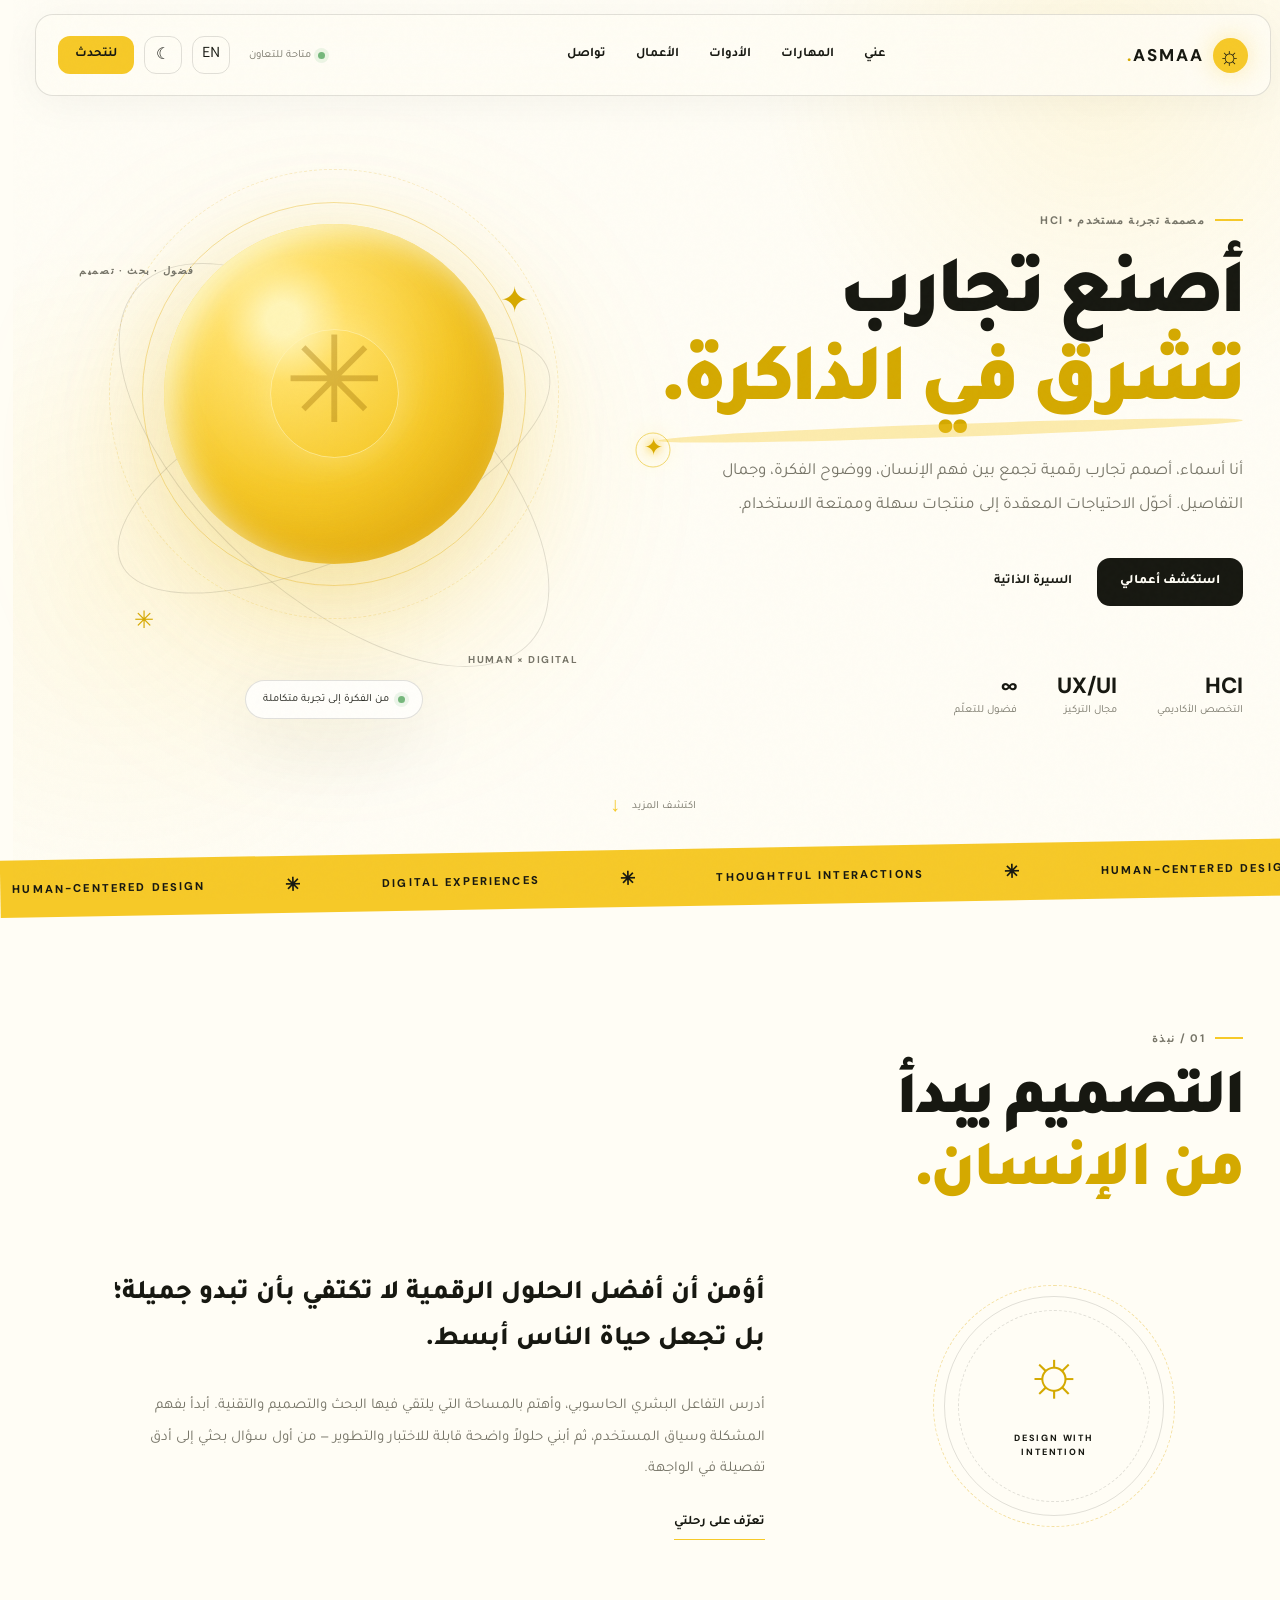
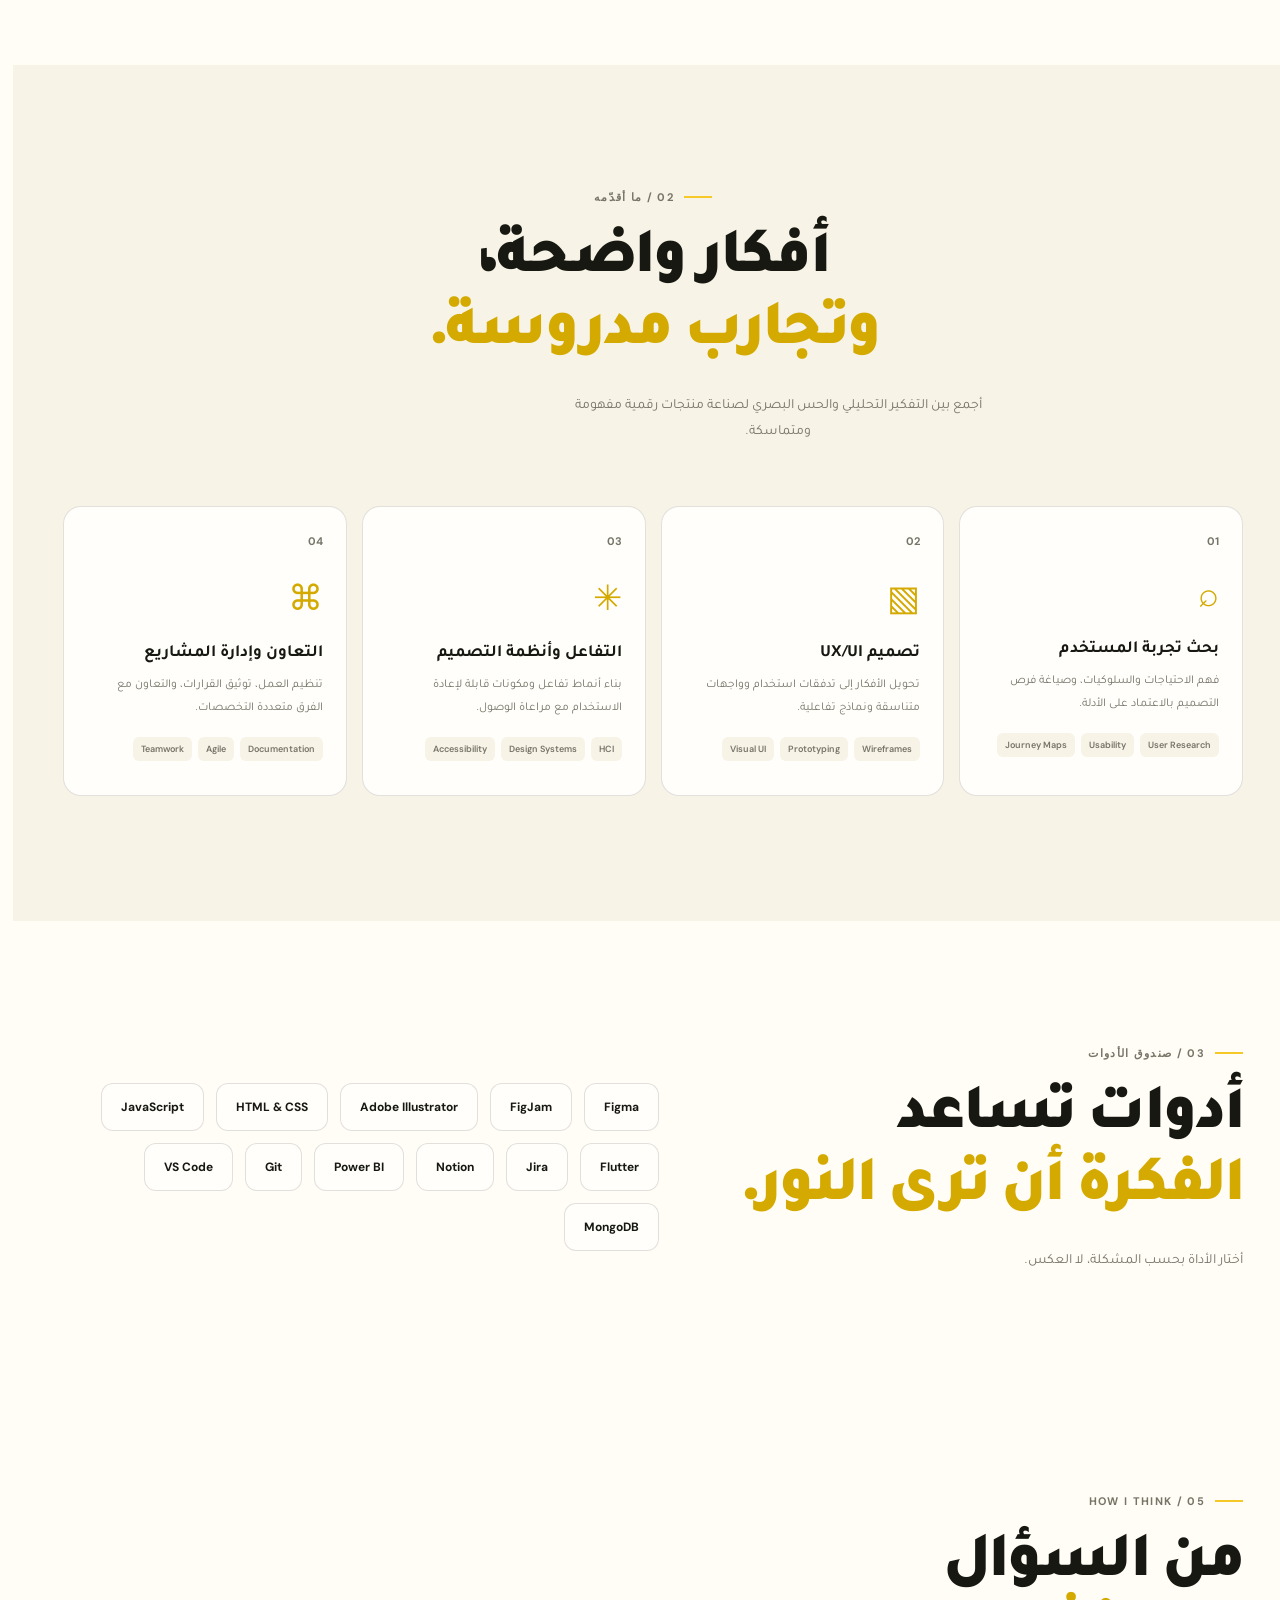
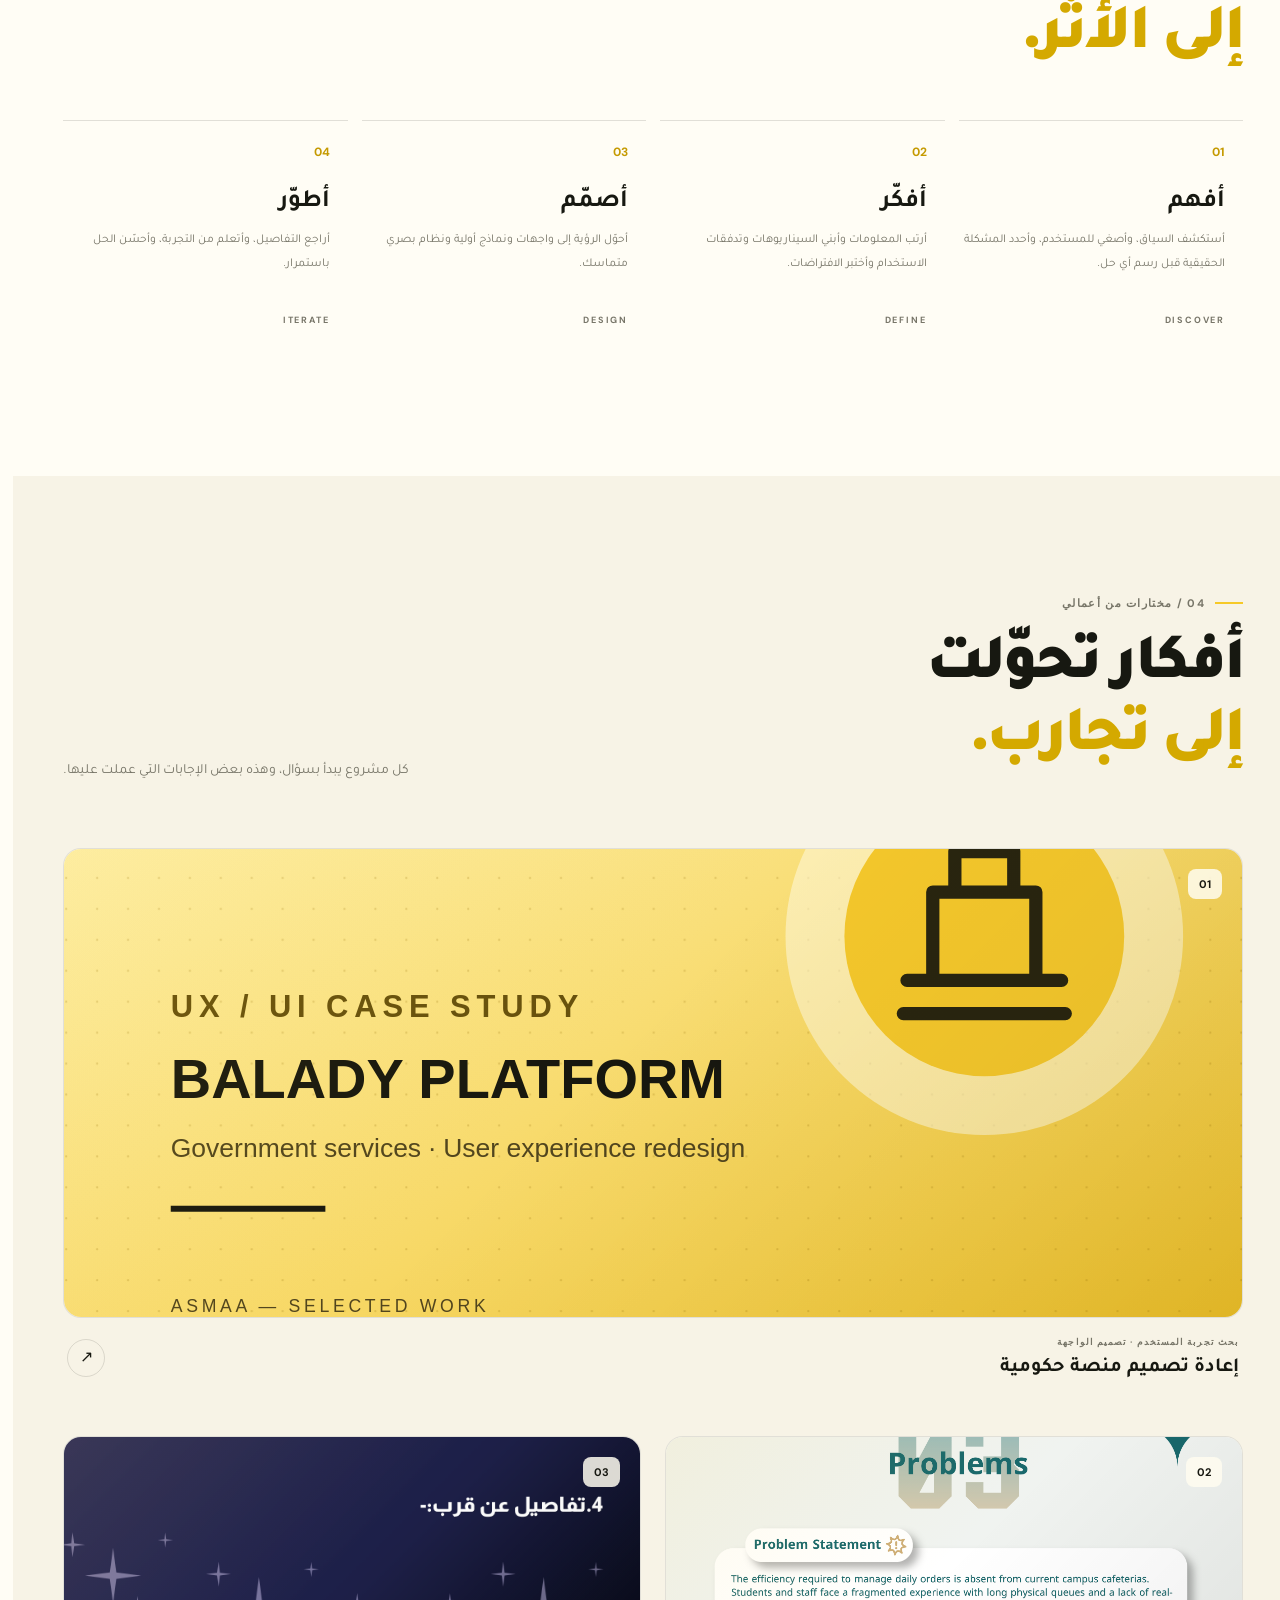
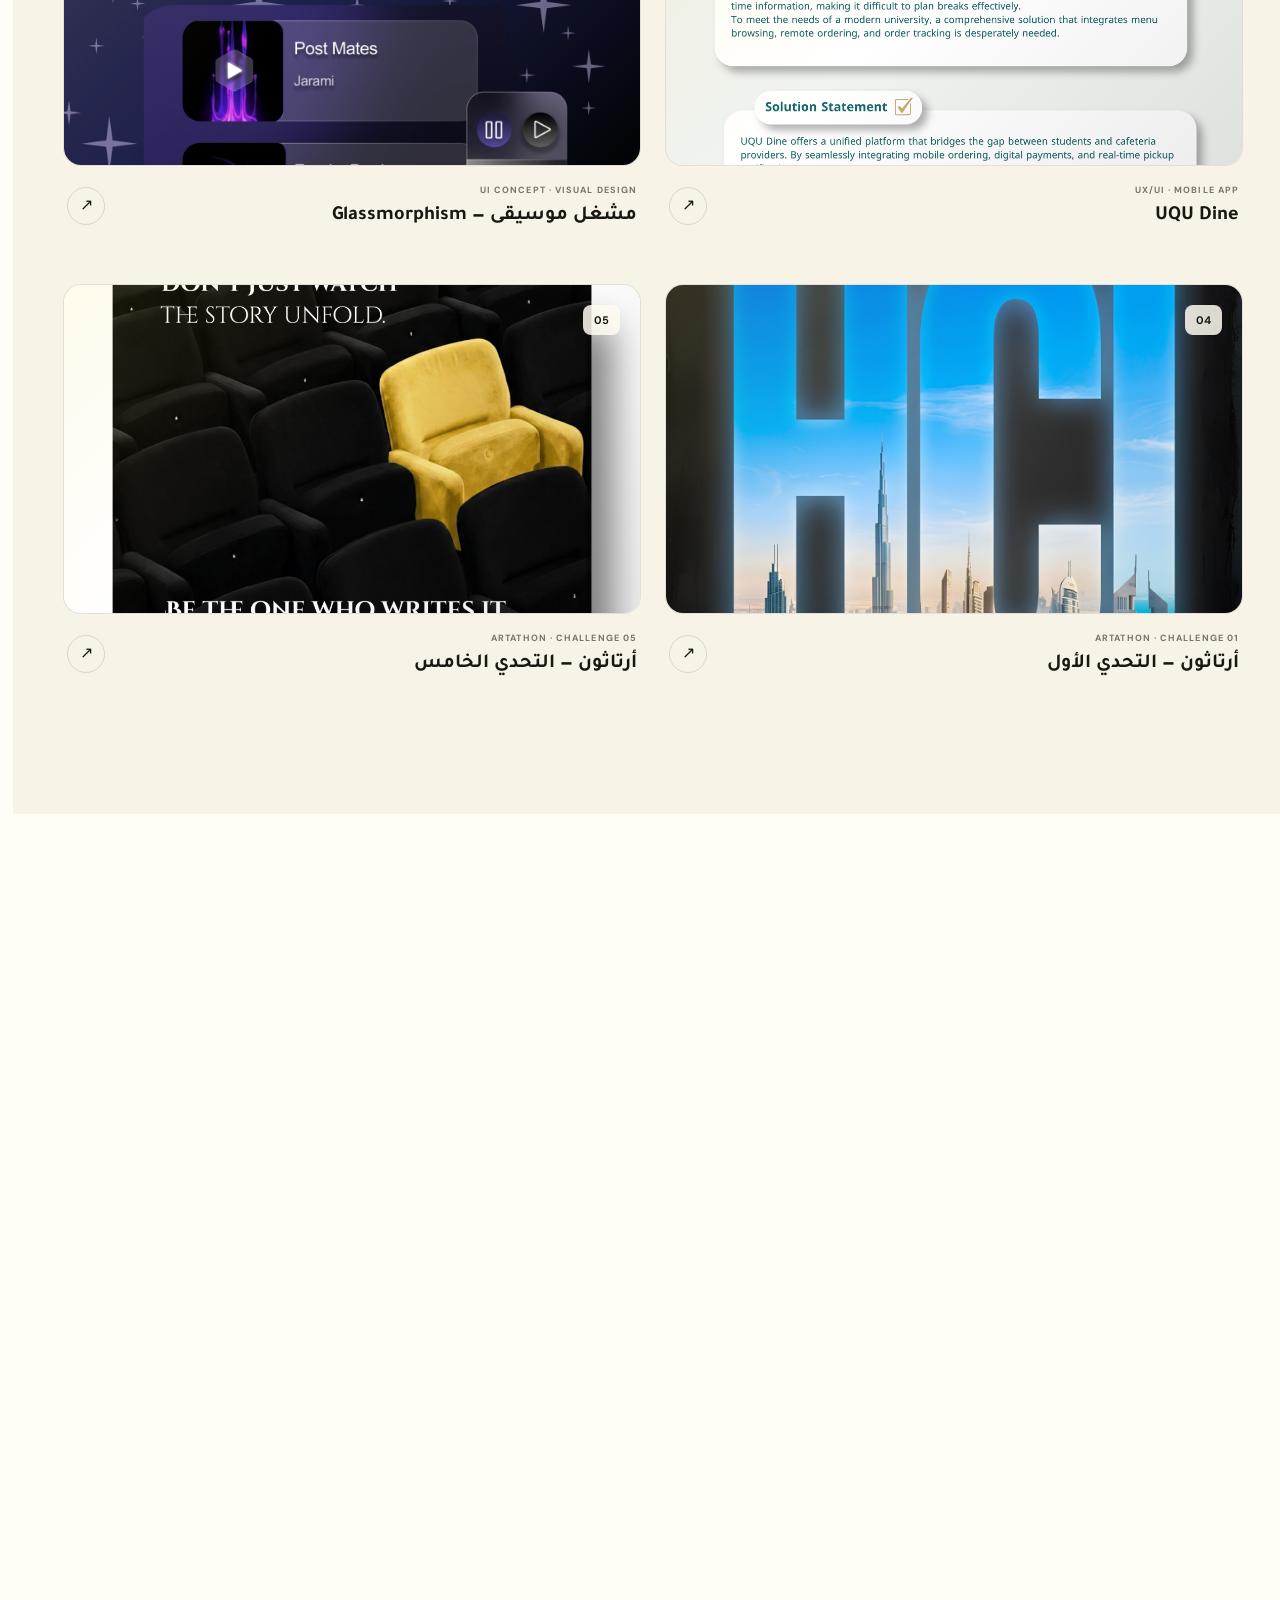
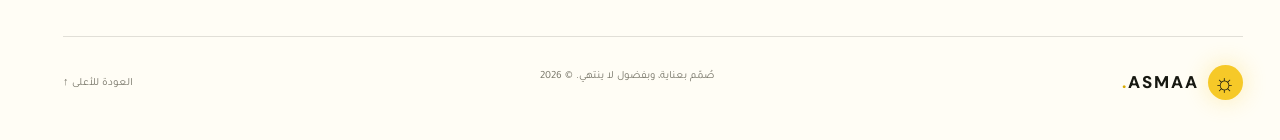
==== index.html @ 91a4085b "Add files via upload" ====
<!DOCTYPE html>
<html lang="ar" dir="rtl" data-theme="day">
<head>
<meta charset="UTF-8"><meta name="viewport" content="width=device-width, initial-scale=1">
<meta name="theme-color" content="#fffdf5"><meta name="description" content="أسماء — مصممة تجربة المستخدم وواجهات المستخدم، متخصصة في التفاعل البشري الحاسوبي.">
<title>أسماء | تصميم تجارب رقمية</title>
<link rel="preconnect" href="https://fonts.googleapis.com"><link rel="preconnect" href="https://fonts.gstatic.com" crossorigin>
<link href="https://fonts.googleapis.com/css2?family=DM+Sans:wght@400;500;600;700;800&family=Tajawal:wght@400;500;600;700;800&display=swap" rel="stylesheet">
<link rel="stylesheet" href="Asmaa.css"><script>try{document.documentElement.dataset.theme=localStorage.getItem('asmaa-theme')||'day'}catch(e){}</script>
</head>
<body>
<div class="site-loader" aria-hidden="true"><div class="loader-sun">☼</div><span>ASMAA / SOLAR EXPERIENCE</span><i></i></div>
<div class="cursor-star" aria-hidden="true">✦</div><div class="cursor-aura" aria-hidden="true"></div><div class="ambient-grain" aria-hidden="true"></div>
<div class="scroll-progress" aria-hidden="true"></div>
<header class="site-header">
  <a class="brand" href="index.html" aria-label="أسماء - الصفحة الرئيسية"><span class="brand-mark">☼</span><span>ASMAA<span class="brand-dot">.</span></span></a>
  <nav class="main-nav" aria-label="التنقل الرئيسي"><a href="#about" data-i18n="navAbout">عني</a><a href="#skills" data-i18n="navSkills">المهارات</a><a href="#tools" data-i18n="navTools">الأدوات</a><a href="#work" data-i18n="navWork">الأعمال</a><a href="#contact" data-i18n="navContact">تواصل</a></nav>
  <div class="header-actions"><span class="availability"><i></i><span data-i18n="available">متاحة للتعاون</span></span><button class="icon-btn" id="langToggle" aria-label="Change language">EN</button><button class="icon-btn theme-switch" id="themeToggle" aria-label="تغيير المظهر"><span>☾</span></button><a class="header-cta" href="#contact" data-i18n="letsTalk">لنتحدث <span>↗</span></a><button class="menu-toggle" id="menuToggle" aria-label="فتح القائمة">☰</button></div>
</header>
<main>
<section class="hero section-wrap" id="top">
 <div class="hero-copy reveal"><p class="eyebrow"><span class="eyebrow-line"></span><span data-i18n="heroEyebrow">مصممة تجربة مستخدم • HCI</span></p>
 <h1><span data-i18n="heroHi">أصنع تجارب</span><br><em data-i18n="heroEm">تشرق في الذاكرة.</em></h1>
 <p class="hero-lead" data-i18n="heroLead">أنا أسماء، أصمم تجارب رقمية تجمع بين فهم الإنسان، ووضوح الفكرة، وجمال التفاصيل. أحوّل الاحتياجات المعقدة إلى منتجات سهلة وممتعة الاستخدام.</p>
 <div class="hero-actions"><a class="btn btn-dark" href="#work" data-i18n="exploreWork">استكشف أعمالي <span>↙</span></a><a class="text-link" href="Asmaa_CV.pdf" target="_blank" rel="noreferrer" data-i18n="downloadCv">السيرة الذاتية <span>↗</span></a></div>
 <div class="hero-facts"><div><strong>HCI</strong><span data-i18n="factOne">التخصص الأكاديمي</span></div><div><strong>UX/UI</strong><span data-i18n="factTwo">مجال التركيز</span></div><div><strong>∞</strong><span data-i18n="factThree">فضول للتعلّم</span></div></div></div>
 <div class="hero-art reveal" data-parallax><div class="sun-orbit orbit-one"></div><div class="sun-orbit orbit-two"></div><div class="sun-disc"><span class="sun-face">✳</span><span class="sun-core"></span></div><span class="sun-ray ray-1"></span><span class="sun-ray ray-2"></span><span class="sun-ray ray-3"></span><span class="art-spark spark-a">✦</span><span class="art-spark spark-b">✳</span><span class="art-label label-top" data-i18n="artLabelTop">فضول · بحث · تصميم</span><span class="art-label label-bottom">HUMAN × DIGITAL</span><div class="art-note"><span class="note-dot"></span><span data-i18n="artNote">من الفكرة إلى تجربة متكاملة</span></div></div>
 <a class="scroll-cue" href="#about"><span data-i18n="scroll">اكتشف المزيد</span><b>↓</b></a>
</section>
<section class="intro-strip"><div class="strip-track"><span>HUMAN-CENTERED DESIGN</span><i>✳</i><span>THOUGHTFUL INTERACTIONS</span><i>✳</i><span>DIGITAL EXPERIENCES</span><i>✳</i><span>HUMAN-CENTERED DESIGN</span></div></section>
<section class="content-section section-wrap" id="about"><div class="section-heading reveal"><p class="eyebrow"><span class="eyebrow-line"></span><span data-i18n="aboutKicker">01 / نبذة</span></p><h2 data-i18n="aboutTitle">التصميم يبدأ<br><em>من الإنسان.</em></h2></div><div class="about-layout"><div class="about-stamp reveal"><span class="stamp-sun">☼</span><span data-i18n="stampText">DESIGN WITH<br>INTENTION</span></div><div class="about-text reveal"><p class="large-copy" data-i18n="aboutLead">أؤمن أن أفضل الحلول الرقمية لا تكتفي بأن تبدو جميلة؛ بل تجعل حياة الناس أبسط.</p><p data-i18n="aboutBody">أدرس التفاعل البشري الحاسوبي، وأهتم بالمساحة التي يلتقي فيها البحث والتصميم والتقنية. أبدأ بفهم المشكلة وسياق المستخدم، ثم أبني حلولاً واضحة قابلة للاختبار والتطوير — من أول سؤال بحثي إلى أدق تفصيلة في الواجهة.</p><a class="under-link" href="Asmaa_CV.pdf" target="_blank" rel="noreferrer" data-i18n="aboutCv">تعرّف على رحلتي <span>↗</span></a></div></div></section>
<section class="content-section skills-section" id="skills"><div class="section-wrap"><div class="section-heading centered reveal"><p class="eyebrow"><span class="eyebrow-line"></span><span data-i18n="skillsKicker">02 / ما أقدّمه</span></p><h2 data-i18n="skillsTitle">أفكار واضحة،<br><em>وتجارب مدروسة.</em></h2><p class="section-desc" data-i18n="skillsLead">أجمع بين التفكير التحليلي والحس البصري لصناعة منتجات رقمية مفهومة ومتماسكة.</p></div><div class="skill-grid">
<article class="skill-card reveal"><span class="card-number">01</span><div class="skill-icon">⌕</div><h3 data-i18n="skill1">بحث تجربة المستخدم</h3><p data-i18n="skill1d">فهم الاحتياجات والسلوكيات، وصياغة فرص التصميم بالاعتماد على الأدلة.</p><div class="tag-row"><span>User Research</span><span>Usability</span><span>Journey Maps</span></div></article>
<article class="skill-card reveal"><span class="card-number">02</span><div class="skill-icon">▧</div><h3 data-i18n="skill2">تصميم UX/UI</h3><p data-i18n="skill2d">تحويل الأفكار إلى تدفقات استخدام وواجهات متناسقة ونماذج تفاعلية.</p><div class="tag-row"><span>Wireframes</span><span>Prototyping</span><span>Visual UI</span></div></article>
<article class="skill-card reveal"><span class="card-number">03</span><div class="skill-icon">✳</div><h3 data-i18n="skill3">التفاعل وأنظمة التصميم</h3><p data-i18n="skill3d">بناء أنماط تفاعل ومكونات قابلة لإعادة الاستخدام مع مراعاة الوصول.</p><div class="tag-row"><span>HCI</span><span>Design Systems</span><span>Accessibility</span></div></article>
<article class="skill-card reveal"><span class="card-number">04</span><div class="skill-icon">⌘</div><h3 data-i18n="skill4">التعاون وإدارة المشاريع</h3><p data-i18n="skill4d">تنظيم العمل، توثيق القرارات، والتعاون مع الفرق متعددة التخصصات.</p><div class="tag-row"><span>Documentation</span><span>Agile</span><span>Teamwork</span></div></article>
</div></div></section>
<section class="content-section section-wrap" id="tools"><div class="tools-layout"><div class="section-heading reveal"><p class="eyebrow"><span class="eyebrow-line"></span><span data-i18n="toolsKicker">03 / صندوق الأدوات</span></p><h2 data-i18n="toolsTitle">أدوات تساعد<br><em>الفكرة أن ترى النور.</em></h2><p class="section-desc" data-i18n="toolsLead">أختار الأداة بحسب المشكلة، لا العكس.</p></div><div class="tool-cloud reveal"><span>Figma</span><span>FigJam</span><span>Adobe Illustrator</span><span>HTML & CSS</span><span>JavaScript</span><span>Flutter</span><span>Jira</span><span>Notion</span><span>Power BI</span><span>Git</span><span>VS Code</span><span>MongoDB</span></div></div></section>
<section class="content-section process-section section-wrap" id="approach"><div class="section-heading reveal"><p class="eyebrow"><span class="eyebrow-line"></span><span>05 / HOW I THINK</span></p><h2 data-i18n="processTitle">من السؤال<br><em>إلى الأثر.</em></h2></div><div class="process-grid"><article class="process-step reveal"><span>01</span><h3 data-i18n="process1">أفهم</h3><p data-i18n="process1d">أستكشف السياق، وأصغي للمستخدم، وأحدد المشكلة الحقيقية قبل رسم أي حل.</p><b>DISCOVER</b></article><article class="process-step reveal"><span>02</span><h3 data-i18n="process2">أفكّر</h3><p data-i18n="process2d">أرتب المعلومات وأبني السيناريوهات وتدفقات الاستخدام وأختبر الافتراضات.</p><b>DEFINE</b></article><article class="process-step reveal"><span>03</span><h3 data-i18n="process3">أصمّم</h3><p data-i18n="process3d">أحوّل الرؤية إلى واجهات ونماذج أولية ونظام بصري متماسك.</p><b>DESIGN</b></article><article class="process-step reveal"><span>04</span><h3 data-i18n="process4">أطوّر</h3><p data-i18n="process4d">أراجع التفاصيل، وأتعلم من التجربة، وأحسّن الحل باستمرار.</p><b>ITERATE</b></article></div></section>
<section class="content-section work-section" id="work"><div class="section-wrap"><div class="work-heading reveal"><div class="section-heading"><p class="eyebrow"><span class="eyebrow-line"></span><span data-i18n="workKicker">06 / مختارات من أعمالي</span></p><h2 data-i18n="workTitle">أفكار تحوّلت<br><em>إلى تجارب.</em></h2></div><p class="section-desc" data-i18n="workLead">كل مشروع يبدأ بسؤال، وهذه بعض الإجابات التي عملت عليها.</p></div><div class="project-grid" data-stagger>
<a class="project-card project-feature reveal" href="project.html?id=balady"><div class="project-image"><img src="balady.png.svg" alt="معاينة مشروع إعادة تصميم منصة حكومية" loading="lazy"><span class="project-open">↗</span><span class="project-index">01</span></div><div class="project-info"><div><p class="project-type" data-i18n="baladyType">UX RESEARCH · UI DESIGN</p><h3 data-i18n="baladyTitle">إعادة تصميم منصة حكومية</h3></div><span class="project-arrow">↗</span></div></a>
<a class="project-card reveal" href="project.html?id=uqu-dine"><div class="project-image"><img src="UQU-DINE.png" alt="معاينة تطبيق UQU Dine" loading="lazy"><span class="project-open">↗</span><span class="project-index">02</span></div><div class="project-info"><div><p class="project-type">UX/UI · MOBILE APP</p><h3>UQU Dine</h3></div><span class="project-arrow">↗</span></div></a>
<a class="project-card reveal" href="project.html?id=glassmorphism"><div class="project-image"><img src="Glassmorphis.png" alt="معاينة واجهة مشغل موسيقى بتأثير الزجاج" loading="lazy"><span class="project-open">↗</span><span class="project-index">03</span></div><div class="project-info"><div><p class="project-type">UI CONCEPT · VISUAL DESIGN</p><h3 data-i18n="glassTitle">مشغل موسيقى — Glassmorphism</h3></div><span class="project-arrow">↗</span></div></a>
<a class="project-card reveal" href="project.html?id=artathon-1"><div class="project-image"><img src="ch1.png" alt="معاينة تحدي أرتاثون الأول" loading="lazy"><span class="project-open">↗</span><span class="project-index">04</span></div><div class="project-info"><div><p class="project-type">ARTATHON · CHALLENGE 01</p><h3 data-i18n="art1Title">أرتاثون — التحدي الأول</h3></div><span class="project-arrow">↗</span></div></a>
<a class="project-card reveal" href="project.html?id=artathon-5"><div class="project-image"><img src="ch5.png" alt="معاينة تحدي أرتاثون الخامس" loading="lazy"><span class="project-open">↗</span><span class="project-index">05</span></div><div class="project-info"><div><p class="project-type">ARTATHON · CHALLENGE 05</p><h3 data-i18n="art5Title">أرتاثون — التحدي الخامس</h3></div><span class="project-arrow">↗</span></div></a>
</div></div></section>
<section class="contact-section section-wrap" id="contact"><div class="contact-panel reveal"><div class="contact-sun">☼</div><p class="eyebrow"><span class="eyebrow-line"></span><span data-i18n="contactKicker">05 / الخطوة التالية</span></p><h2 data-i18n="contactTitle">لنجعل الفكرة<br><em>تشرق.</em></h2><p data-i18n="contactLead">لديك مشروع أو فرصة تعاون؟ يسعدني أن نبدأ محادثة.</p><div class="contact-actions"><a class="btn btn-dark" href="mailto:asmaawork57@outlook.sa">asmaawork57@outlook.sa <span>↗</span></a><a class="btn btn-outline" href="https://wa.me/966538019130" target="_blank" rel="noreferrer" data-i18n="whatsapp">واتساب <span>↗</span></a></div><div class="social-links"><a href="https://x.com/as_57ma?s=21" target="_blank" rel="noreferrer">X / Twitter ↗</a><a href="Asmaa_CV.pdf" target="_blank" rel="noreferrer" data-i18n="cvLink">السيرة الذاتية ↗</a><a href="mailto:asmaawork57@outlook.sa">Email ↗</a></div></div></section>
</main>
<footer class="site-footer"><a class="brand" href="#top"><span class="brand-mark">☼</span><span>ASMAA<span class="brand-dot">.</span></span></a><p data-i18n="footer">صُمّم بعناية، وبفضول لا ينتهي. © 2026</p><a href="#top" class="to-top" data-i18n="backTop">العودة للأعلى ↑</a></footer>
<script src="Asmaa.js"></script>
</body></html>
---- Asmaa.css ----
@import url('https://fonts.googleapis.com/css2?family=DM+Sans:wght@400;500;600;700;800;900&family=Tajawal:wght@400;500;600;700;800;900&display=swap');
:root{--sun:#f6c928;--sun-2:#ffe477;--ink:#171811;--paper:#fffdf5;--paper-2:#f7f3e6;--muted:#777568;--line:rgba(23,24,17,.13);--card:#fffefa;--shadow:0 24px 80px rgba(37,31,8,.09);--ease:cubic-bezier(.2,.75,.25,1);--font:'Tajawal',sans-serif;--latin:'DM Sans',sans-serif;color-scheme:light}
:root[data-theme=night]{--ink:#f8f4e5;--paper:#11120e;--paper-2:#1a1b14;--muted:#aaa58f;--line:rgba(255,249,220,.14);--card:#191a13;--shadow:0 24px 80px rgba(0,0,0,.28);color-scheme:dark}
*{box-sizing:border-box}html{scroll-behavior:smooth;scroll-padding-top:100px}body{margin:0;background:var(--paper);color:var(--ink);font-family:var(--font);overflow-x:hidden;transition:background .5s,color .5s}body:before{content:"";position:fixed;inset:0;pointer-events:none;z-index:0;background:radial-gradient(circle at 85% 8%,rgba(246,201,40,.10),transparent 25%),radial-gradient(circle at 8% 65%,rgba(246,201,40,.07),transparent 26%)}a{color:inherit;text-decoration:none}button{font:inherit;color:inherit}img{max-width:100%;display:block}::selection{background:var(--sun);color:#171811}.section-wrap{width:min(1180px,calc(100% - 64px));margin-inline:auto}.content-section{padding-block:125px;position:relative;z-index:1}.site-header{height:82px;position:fixed;z-index:50;top:14px;left:50%;transform:translateX(-50%);width:min(1240px,calc(100% - 44px));display:flex;align-items:center;justify-content:space-between;padding:0 22px;border:1px solid var(--line);border-radius:18px;background:color-mix(in srgb,var(--paper) 82%,transparent);backdrop-filter:blur(22px);box-shadow:0 8px 40px rgba(0,0,0,.045)}.brand{display:flex;align-items:center;gap:9px;font:800 17px var(--latin);letter-spacing:.12em}.brand-mark{width:35px;height:35px;border-radius:50%;display:grid;place-items:center;background:var(--sun);color:#171811;font-size:24px;box-shadow:0 0 25px #f6c92855}.brand-dot{color:#d6a900}.main-nav{display:flex;align-items:center;gap:30px}.main-nav a,.header-cta,.text-link,.under-link{font-size:13px;font-weight:700;position:relative}.main-nav a:after{content:"";position:absolute;bottom:-8px;right:0;width:0;height:2px;background:var(--sun);transition:width .3s}.main-nav a:hover:after{width:100%}.header-actions{display:flex;align-items:center;gap:10px}.availability{display:flex;align-items:center;gap:7px;color:var(--muted);font-size:11px;margin-inline-end:9px}.availability i,.note-dot{width:7px;height:7px;border-radius:50%;background:#75b77b;box-shadow:0 0 0 4px #75b77b22}.icon-btn,.menu-toggle{width:38px;height:38px;border:1px solid var(--line);border-radius:12px;background:transparent;cursor:pointer;transition:.3s}.icon-btn:hover,.menu-toggle:hover{background:var(--sun);color:#171811;border-color:var(--sun);transform:translateY(-2px)}.header-cta{padding:11px 17px;border-radius:12px;background:var(--sun);color:#171811}.header-cta span{margin-inline-start:8px}.menu-toggle{display:none}.scroll-progress{height:3px;position:fixed;z-index:80;top:0;right:0;width:0;background:var(--sun);box-shadow:0 0 12px var(--sun)}
.hero{min-height:850px;padding-top:180px;padding-bottom:100px;display:grid;grid-template-columns:1.04fr .96fr;align-items:center;gap:50px;position:relative;z-index:1}.hero-copy{max-width:650px}.eyebrow{display:flex;align-items:center;gap:10px;color:var(--muted);font:700 11px var(--latin);letter-spacing:.12em}.eyebrow-line{display:inline-block;width:28px;height:2px;background:var(--sun)}h1,h2,h3,p{margin-top:0}.hero h1{font-size:clamp(52px,6.4vw,91px);line-height:1.08;letter-spacing:-.055em;margin:28px 0 24px;font-weight:900}.hero h1 em,.section-heading h2 em,.contact-panel h2 em{font-style:normal;color:#d4a900;position:relative;white-space:nowrap}.hero h1 em:after{content:"";position:absolute;height:13px;bottom:-9px;left:0;right:0;background:var(--sun);opacity:.35;border-radius:100%;transform:rotate(-2deg)}.hero-lead{font-size:17px;line-height:2;color:var(--muted);max-width:590px}.hero-actions{display:flex;align-items:center;gap:25px;margin-top:35px}.btn{display:inline-flex;align-items:center;justify-content:center;gap:18px;padding:16px 23px;border-radius:13px;font-weight:800;font-size:13px;transition:transform .35s var(--ease),box-shadow .35s,background .35s;cursor:pointer}.btn:hover{transform:translateY(-5px);box-shadow:0 15px 35px #d9ad2440}.btn-dark{background:var(--ink);color:var(--paper)}.btn-dark:hover{background:var(--sun);color:#171811}.btn-outline{border:1px solid var(--line)}.hero-facts{display:flex;gap:40px;margin-top:65px}.hero-facts div{display:grid;gap:4px}.hero-facts strong{font:800 22px var(--latin)}.hero-facts span{font-size:11px;color:var(--muted)}.hero-art{height:530px;position:relative;display:grid;place-items:center;isolation:isolate}.hero-art:before{content:"";position:absolute;width:390px;height:390px;border-radius:50%;background:var(--sun);filter:blur(95px);opacity:.17;animation:pulseGlow 6s ease-in-out infinite}.sun-disc{width:min(340px,68vw);aspect-ratio:1;border-radius:50%;position:relative;display:grid;place-items:center;background:radial-gradient(circle at 35% 28%,#fff5b8 0 5%,#ffdf64 19%,#f6c928 52%,#e4a900 100%);box-shadow:inset -25px -25px 55px #bd830c30,inset 12px 12px 30px #fff8c7,0 30px 100px #d9a90044;animation:sunFloat 7s ease-in-out infinite}.sun-disc:before,.sun-disc:after{content:"";position:absolute;inset:-22px;border:1px solid #e5b51e66;border-radius:50%;animation:orbit 24s linear infinite}.sun-disc:after{inset:-55px;border-style:dashed;opacity:.55;animation-direction:reverse;animation-duration:55s}.sun-face{font-size:120px;color:#9a6b00;opacity:.35;animation:rotateSlow 35s linear infinite}.sun-core{position:absolute;width:38%;height:38%;border:1px solid #fff5bd99;border-radius:50%;box-shadow:0 0 40px #fff8bb66}.sun-orbit{position:absolute;border:1px solid var(--line);border-radius:50%;transform:rotate(-25deg)}.orbit-one{width:470px;height:180px}.orbit-two{width:530px;height:260px;transform:rotate(42deg)}.art-spark{position:absolute;color:#d6a900;animation:sparkle 3s ease-in-out infinite}.spark-a{font-size:35px;top:15%;right:14%}.spark-b{font-size:24px;bottom:17%;left:13%;animation-delay:1.2s}.art-label{position:absolute;font:700 10px var(--latin);letter-spacing:.16em;color:var(--muted)}.label-top{top:12%;left:3%}.label-bottom{bottom:12%;right:5%}.art-note{position:absolute;bottom:2%;left:50%;transform:translateX(-50%);display:flex;align-items:center;gap:9px;padding:12px 17px;border:1px solid var(--line);border-radius:99px;background:var(--card);font-size:11px;white-space:nowrap;box-shadow:var(--shadow)}.scroll-cue{position:absolute;bottom:30px;left:50%;transform:translateX(-50%);display:flex;gap:12px;align-items:center;color:var(--muted);font-size:11px}.scroll-cue b{font-size:20px;color:var(--sun);animation:scrollBounce 1.5s infinite}.intro-strip{overflow:hidden;background:var(--sun);color:#171811;padding:16px 0;transform:rotate(-1deg) scale(1.02);position:relative;z-index:2}.strip-track{display:flex;align-items:center;justify-content:space-around;gap:55px;white-space:nowrap;font:800 11px var(--latin);letter-spacing:.18em;animation:marquee 28s linear infinite}.strip-track i{font-size:18px;font-style:normal}
.section-heading h2,.contact-panel h2{font-size:clamp(43px,5vw,68px);line-height:1.13;letter-spacing:-.045em;margin:22px 0;font-weight:900}.section-heading.centered{text-align:center;max-width:700px;margin:0 auto 60px}.section-heading.centered .eyebrow{justify-content:center}.section-desc{max-width:450px;color:var(--muted);line-height:1.9;font-size:14px}.about-layout{display:grid;grid-template-columns:.7fr 1.3fr;gap:100px;align-items:center;margin-top:60px}.about-stamp{width:220px;height:220px;border:1px solid var(--line);border-radius:50%;display:flex;flex-direction:column;align-items:center;justify-content:center;gap:14px;position:relative;margin:auto}.about-stamp:before,.about-stamp:after{content:"";position:absolute;inset:13px;border:1px dashed var(--line);border-radius:50%;animation:rotateSlow 40s linear infinite}.about-stamp:after{inset:-12px;border-color:#e4b52266}.stamp-sun{font-size:65px;color:#d4a900;line-height:1}.about-stamp span:last-child{font:800 9px/1.6 var(--latin);letter-spacing:.2em;text-align:center}.about-text{max-width:660px}.large-copy{font-size:27px;line-height:1.7;font-weight:800}.about-text>p:not(.large-copy){color:var(--muted);line-height:2.1;font-size:15px}.under-link{display:inline-flex;gap:14px;margin-top:15px;padding-bottom:8px;border-bottom:1px solid var(--sun)}.skills-section{background:var(--paper-2)}.skill-grid{display:grid;grid-template-columns:repeat(4,1fr);gap:15px}.skill-card{padding:27px 23px 25px;background:var(--card);border:1px solid var(--line);border-radius:18px;min-height:290px;position:relative;overflow:hidden;transition:transform .4s var(--ease),border-color .4s,box-shadow .4s}.skill-card:before{content:"";position:absolute;width:180px;height:180px;border-radius:50%;background:var(--sun);opacity:0;filter:blur(50px);top:-80px;left:-80px;transition:opacity .4s}.skill-card:hover{transform:translateY(-9px);border-color:#e5bd36;box-shadow:var(--shadow)}.skill-card:hover:before{opacity:.22}.card-number{font:700 11px var(--latin);color:var(--muted)}.skill-icon{font-size:35px;color:#d4a900;margin:25px 0 18px}.skill-card h3{font-size:17px;margin-bottom:10px}.skill-card p{font-size:12px;line-height:1.9;color:var(--muted)}.tag-row{display:flex;flex-wrap:wrap;gap:6px;margin-top:18px}.tag-row span{font:600 9px var(--latin);padding:6px 8px;border-radius:6px;background:var(--paper-2);color:var(--muted)}.tools-layout{display:grid;grid-template-columns:.8fr 1.2fr;gap:80px;align-items:center}.tool-cloud{display:flex;flex-wrap:wrap;gap:12px}.tool-cloud span{border:1px solid var(--line);padding:15px 19px;border-radius:12px;font:700 12px var(--latin);background:var(--card);transition:.3s}.tool-cloud span:hover{background:var(--sun);border-color:var(--sun);color:#171811;transform:translateY(-4px) rotate(-2deg)}
.process-section{padding-top:80px}.process-grid{display:grid;grid-template-columns:repeat(4,1fr);gap:14px;margin-top:45px}.process-step{border-top:1px solid var(--line);padding:23px 18px 20px 5px;position:relative;transition:.35s}.process-step:before{content:"";position:absolute;top:-2px;right:0;width:0;height:3px;background:var(--sun);transition:width .5s}.process-step:hover:before{width:100%}.process-step>span{font:700 12px var(--latin);color:#c59a00}.process-step h3{font-size:25px;margin:24px 0 10px}.process-step p{font-size:12px;line-height:2;color:var(--muted);min-height:72px}.process-step b{font:700 9px var(--latin);letter-spacing:.2em;color:var(--muted)}.work-section{background:var(--paper-2);padding-block:120px}.work-heading{display:flex;justify-content:space-between;align-items:end;margin-bottom:50px}.project-grid{display:grid;grid-template-columns:repeat(2,1fr);gap:38px 24px}.project-card{display:block;min-width:0;cursor:pointer}.project-feature{grid-column:span 2}.project-image{height:330px;border-radius:18px;overflow:hidden;position:relative;background:var(--paper);border:1px solid var(--line);isolation:isolate}.project-feature .project-image{height:470px}.project-image:after{content:"";position:absolute;inset:0;background:linear-gradient(135deg,rgba(246,201,40,.18),transparent 45%,rgba(0,0,0,.15));opacity:.5;transition:opacity .4s}.project-image img{width:100%;height:100%;object-fit:cover;transition:transform .8s var(--ease),filter .5s}.project-card:hover .project-image img{transform:scale(1.045)}.project-card:hover .project-image:after{opacity:1}.project-open{position:absolute;z-index:2;top:20px;left:20px;width:48px;height:48px;display:grid;place-items:center;border-radius:50%;background:var(--sun);color:#171811;font-size:21px;transform:translateY(10px);opacity:0;transition:.35s}.project-card:hover .project-open{transform:none;opacity:1}.project-index{position:absolute;z-index:2;right:20px;top:20px;font:700 11px var(--latin);color:#171811;background:#fffdf0d9;padding:8px 11px;border-radius:8px}.project-info{display:flex;align-items:center;justify-content:space-between;padding:18px 4px}.project-type{font:700 9px var(--latin);letter-spacing:.12em;color:var(--muted);margin-bottom:8px}.project-info h3{font-size:20px;margin:0}.project-arrow{width:38px;height:38px;border:1px solid var(--line);border-radius:50%;display:grid;place-items:center;transition:.3s}.project-card:hover .project-arrow{background:var(--sun);border-color:var(--sun);color:#171811;transform:rotate(45deg)}
.contact-section{padding-block:120px}.contact-panel{position:relative;overflow:hidden;border-radius:25px;background:var(--sun);color:#171811;padding:75px 8%;isolation:isolate}.contact-panel:after{content:"☼";position:absolute;z-index:-1;font-size:440px;line-height:1;left:-25px;bottom:-180px;color:#fff4b1;opacity:.45;animation:rotateSlow 80s linear infinite}.contact-panel .eyebrow{color:#69520a}.contact-panel .eyebrow-line{background:#171811}.contact-panel h2{font-size:clamp(55px,7vw,88px)}.contact-panel h2 em{color:#fffdf5}.contact-panel>p:not(.eyebrow){max-width:460px;font-size:15px;line-height:1.9}.contact-actions{display:flex;gap:12px;margin-top:30px;flex-wrap:wrap}.contact-actions .btn-dark{background:#171811;color:#fffdf5}.contact-actions .btn-outline{border-color:#17181166}.social-links{display:flex;gap:25px;margin-top:45px;flex-wrap:wrap}.social-links a{font:700 11px var(--latin);border-bottom:1px solid #17181155;padding-bottom:5px}.contact-sun{position:absolute;top:35px;left:8%;font-size:60px;opacity:.3}.site-footer{width:min(1180px,calc(100% - 64px));margin:auto;padding:28px 0 40px;border-top:1px solid var(--line);display:flex;align-items:center;justify-content:space-between;position:relative;z-index:1}.site-footer p,.site-footer>a:last-child{font-size:11px;color:var(--muted)}.to-top{font-size:11px}.reveal{opacity:0;transform:translateY(28px);transition:opacity .8s var(--ease),transform .8s var(--ease)}.reveal.visible{opacity:1;transform:none}.skill-card:nth-child(2),.process-step:nth-child(2){transition-delay:.08s}.skill-card:nth-child(3),.process-step:nth-child(3){transition-delay:.16s}.skill-card:nth-child(4),.process-step:nth-child(4){transition-delay:.24s}.site-loader{position:fixed;inset:0;z-index:200;background:var(--paper);display:flex;align-items:center;justify-content:center;flex-direction:column;gap:20px;font:700 10px var(--latin);letter-spacing:.22em;transition:opacity .7s,visibility .7s}.site-loader.done{opacity:0;visibility:hidden}.loader-sun{font-size:65px;color:#d4a900;animation:rotateSlow 2s linear infinite}.site-loader i{width:120px;height:2px;background:var(--line);position:relative;overflow:hidden}.site-loader i:after{content:"";position:absolute;inset:0;background:var(--sun);transform:translateX(-100%);animation:loadLine 1s ease forwards}.ambient-grain{position:fixed;inset:0;z-index:60;pointer-events:none;opacity:.035;background-image:url("data:image/svg+xml,%3Csvg viewBox='0 0 180 180' xmlns='http://www.w3.org/2000/svg'%3E%3Cfilter id='n'%3E%3CfeTurbulence type='fractalNoise' baseFrequency='.9' numOctaves='3' stitchTiles='stitch'/%3E%3C/filter%3E%3Crect width='100%25' height='100%25' filter='url(%23n)' opacity='.5'/%3E%3C/svg%3E")}.cursor-star,.cursor-aura{position:fixed;z-index:150;pointer-events:none;left:0;top:0;opacity:0;transform:translate(-50%,-50%);transition:opacity .2s}.cursor-star{font-size:23px;color:#d9aa00;text-shadow:0 0 10px #f6c928,0 0 25px #f6c928;mix-blend-mode:normal}.cursor-aura{width:35px;height:35px;border:1px solid #e5b90088;border-radius:50%;transition:width .25s,height .25s,opacity .2s}.cursor-star.active,.cursor-aura.active{opacity:1}.cursor-aura.hover{width:58px;height:58px;background:#f6c92820}.project-detail{padding-top:150px;padding-bottom:100px}.back-link{font-size:12px;color:var(--muted)}.project-detail-head{max-width:850px;margin:60px auto 45px;text-align:center}.project-detail-head h1{font-size:clamp(42px,6vw,76px);line-height:1.15;margin:20px 0}.detail-summary{color:var(--muted);font-size:16px;line-height:2;max-width:700px;margin:0 auto}.detail-meta{display:flex;justify-content:center;gap:55px;margin-top:40px}.detail-meta div{display:grid;gap:7px;text-align:start}.detail-meta span{font-size:10px;color:var(--muted)}.detail-meta strong{font-size:12px}.detail-visual{margin:0;border-radius:22px;overflow:hidden;border:1px solid var(--line);background:var(--paper-2);max-height:650px}.detail-visual img{width:100%;max-height:650px;object-fit:contain}.case-content{display:grid;grid-template-columns:repeat(3,1fr);gap:40px;margin:100px 0}.case-content section{border-top:1px solid var(--line);padding-top:25px}.case-content h2{font-size:25px}.case-content p,.case-content li{font-size:13px;line-height:2;color:var(--muted)}.case-content ul{padding-inline-start:20px}.case-next{text-align:center}.case-next .btn{display:inline-flex}
@keyframes pulseGlow{50%{opacity:.28;transform:scale(1.12)}}@keyframes sunFloat{50%{transform:translateY(-13px) rotate(2deg)}}@keyframes orbit{to{transform:rotate(335deg)}}@keyframes rotateSlow{to{transform:rotate(360deg)}}@keyframes sparkle{0%,100%{transform:scale(.7) rotate(0);opacity:.45}50%{transform:scale(1.2) rotate(35deg);opacity:1}}@keyframes scrollBounce{50%{transform:translateY(7px)}}@keyframes marquee{to{transform:translateX(-35%)}}@keyframes loadLine{to{transform:translateX(0)}}
@media(max-width:1000px){.main-nav{gap:16px}.availability{display:none}.hero{gap:20px}.skill-grid{grid-template-columns:repeat(2,1fr)}.tools-layout{gap:35px}.project-image{height:270px}.project-feature .project-image{height:390px}}
@media(max-width:720px){.section-wrap,.site-footer{width:calc(100% - 36px)}.site-header{top:8px;width:calc(100% - 20px);height:66px;padding:0 12px;border-radius:15px}.brand{font-size:14px}.brand-mark{width:31px;height:31px}.main-nav{display:none;position:absolute;top:73px;right:0;left:0;padding:18px;background:var(--card);border:1px solid var(--line);border-radius:15px;box-shadow:var(--shadow);flex-direction:column;align-items:stretch;gap:0}.main-nav.open{display:flex}.main-nav a{padding:13px 8px;border-bottom:1px solid var(--line)}.header-actions{gap:6px}.header-cta{display:none}.icon-btn,.menu-toggle{width:35px;height:35px}.menu-toggle{display:block}.hero{min-height:auto;padding-top:135px;padding-bottom:85px;grid-template-columns:1fr;gap:15px}.hero h1{font-size:clamp(48px,13vw,72px);margin-top:22px}.hero-lead{font-size:14px}.hero-art{height:390px;grid-row:1}.sun-disc{width:235px}.sun-face{font-size:90px}.orbit-one{width:330px;height:140px}.orbit-two{width:350px;height:190px}.hero-facts{gap:25px;margin-top:45px}.content-section{padding-block:80px}.section-heading h2,.contact-panel h2{font-size:46px}.about-layout{grid-template-columns:1fr;gap:40px;margin-top:35px}.about-stamp{width:170px;height:170px}.stamp-sun{font-size:48px}.large-copy{font-size:22px}.skill-grid{gap:10px}.skill-card{padding:20px 15px;min-height:280px}.skill-card h3{font-size:15px}.skill-card p{font-size:11px}.tag-row span{font-size:8px}.tools-layout{grid-template-columns:1fr;gap:25px}.tool-cloud{gap:8px}.tool-cloud span{padding:12px 14px;font-size:10px}.process-grid{grid-template-columns:repeat(2,1fr);gap:24px 12px}.process-step p{min-height:90px}.work-heading{display:block}.work-heading .section-desc{margin-top:20px}.project-grid{grid-template-columns:1fr;gap:25px}.project-feature{grid-column:auto}.project-image,.project-feature .project-image{height:260px}.project-info h3{font-size:17px}.contact-panel{padding:55px 25px}.contact-panel:after{font-size:260px;bottom:-80px}.contact-actions{display:grid}.contact-actions .btn{width:100%}.social-links{gap:18px}.site-footer{gap:16px;flex-wrap:wrap}.site-footer p{order:3;width:100%}.detail-meta{gap:15px;flex-wrap:wrap}.detail-meta div{min-width:28%}.case-content{grid-template-columns:1fr;gap:28px;margin:60px 0}.project-detail{padding-top:120px}.project-detail-head{margin-top:45px}.detail-summary{font-size:14px}.cursor-star,.cursor-aura{display:none}.scroll-cue{bottom:15px}}
@media(hover:none){.cursor-star,.cursor-aura{display:none}.project-open{opacity:1;transform:none}}
@media(prefers-reduced-motion:reduce){*,*:before,*:after{scroll-behavior:auto!important;animation-duration:.01ms!important;animation-iteration-count:1!important;transition-duration:.01ms!important}.reveal{opacity:1;transform:none}}
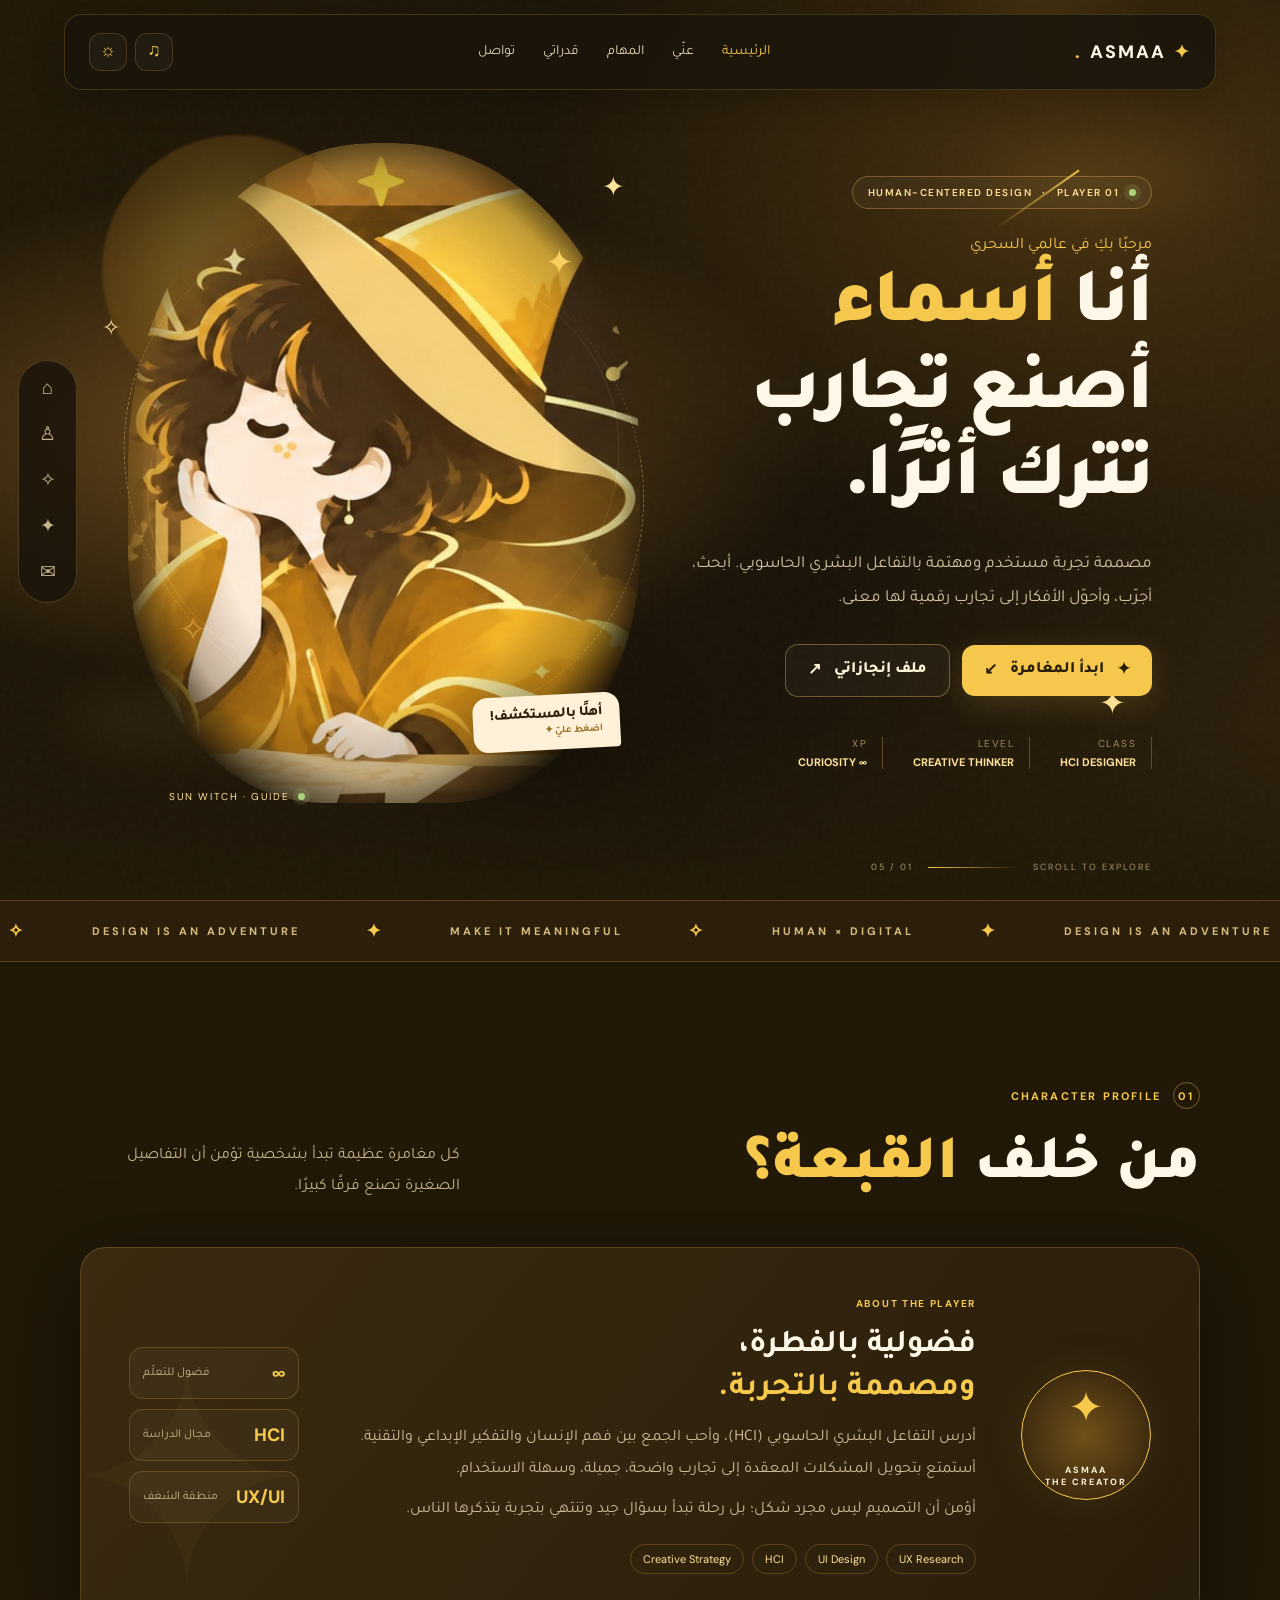
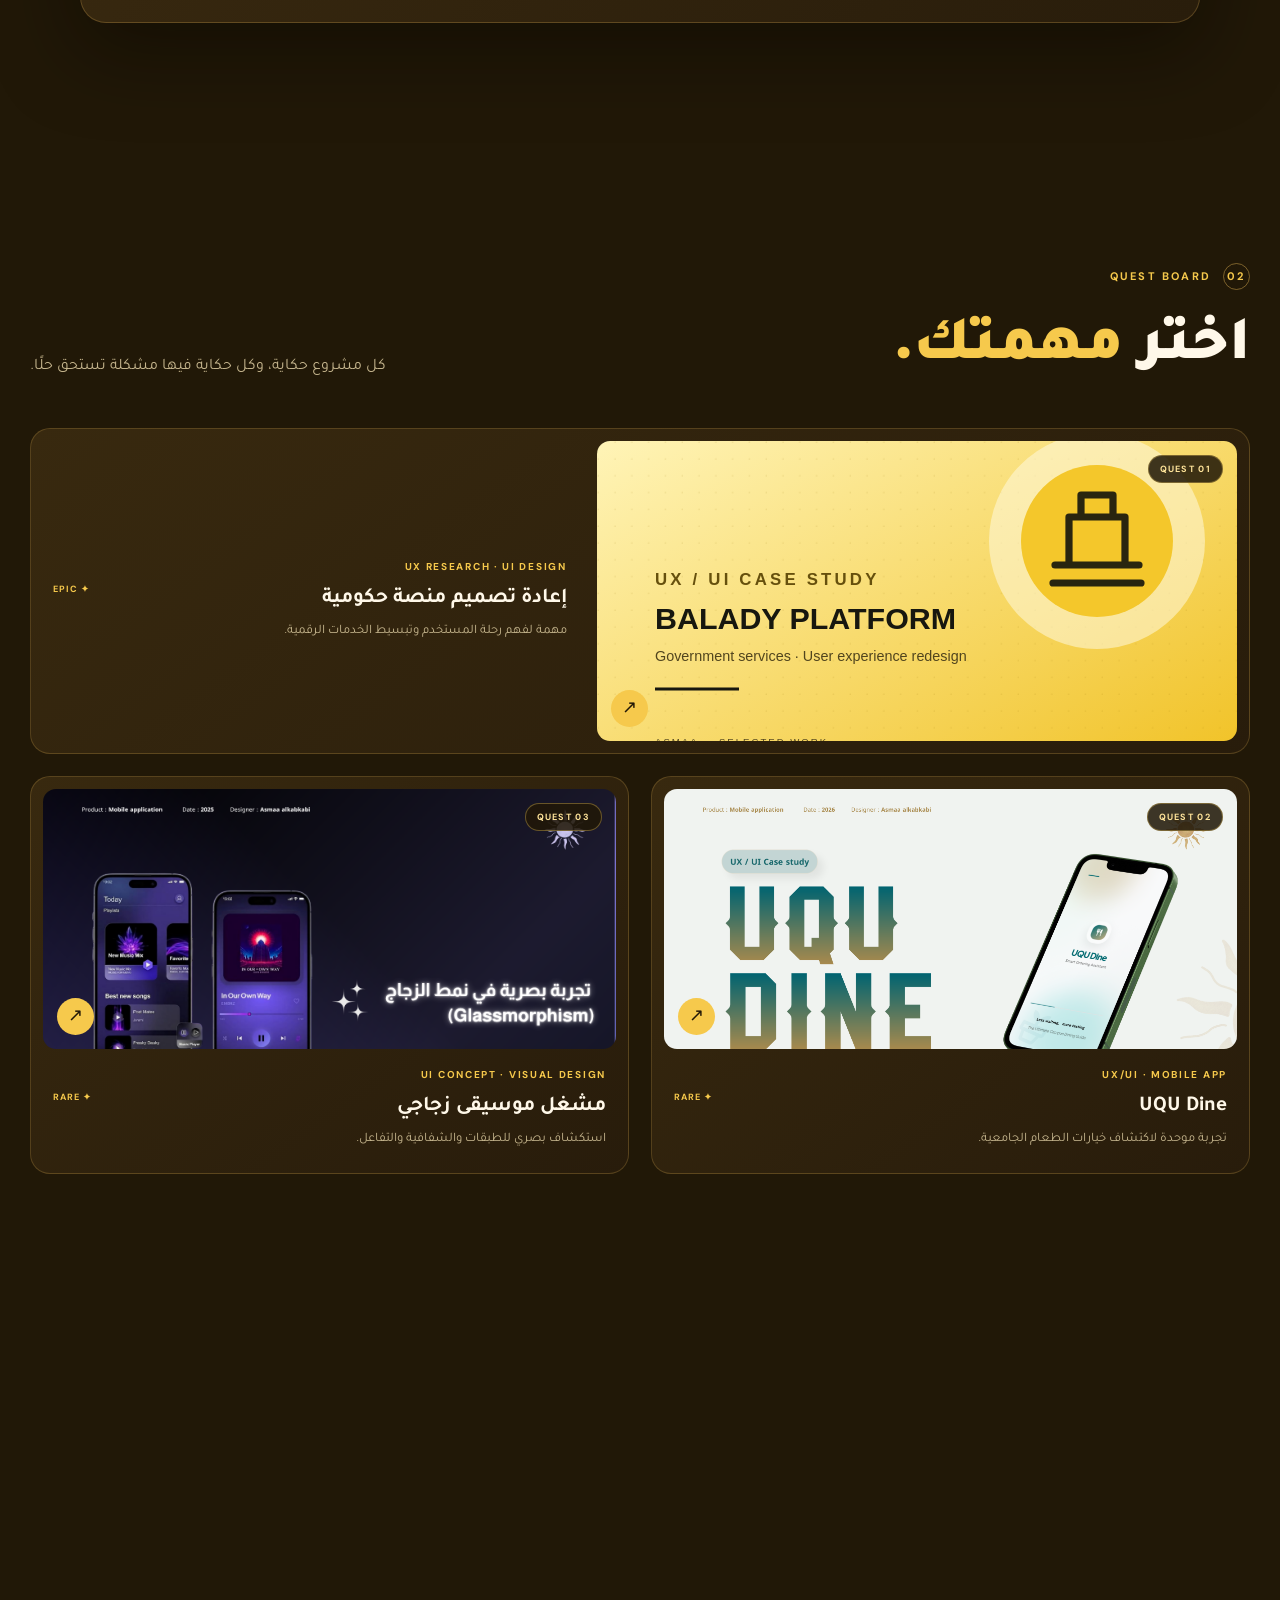
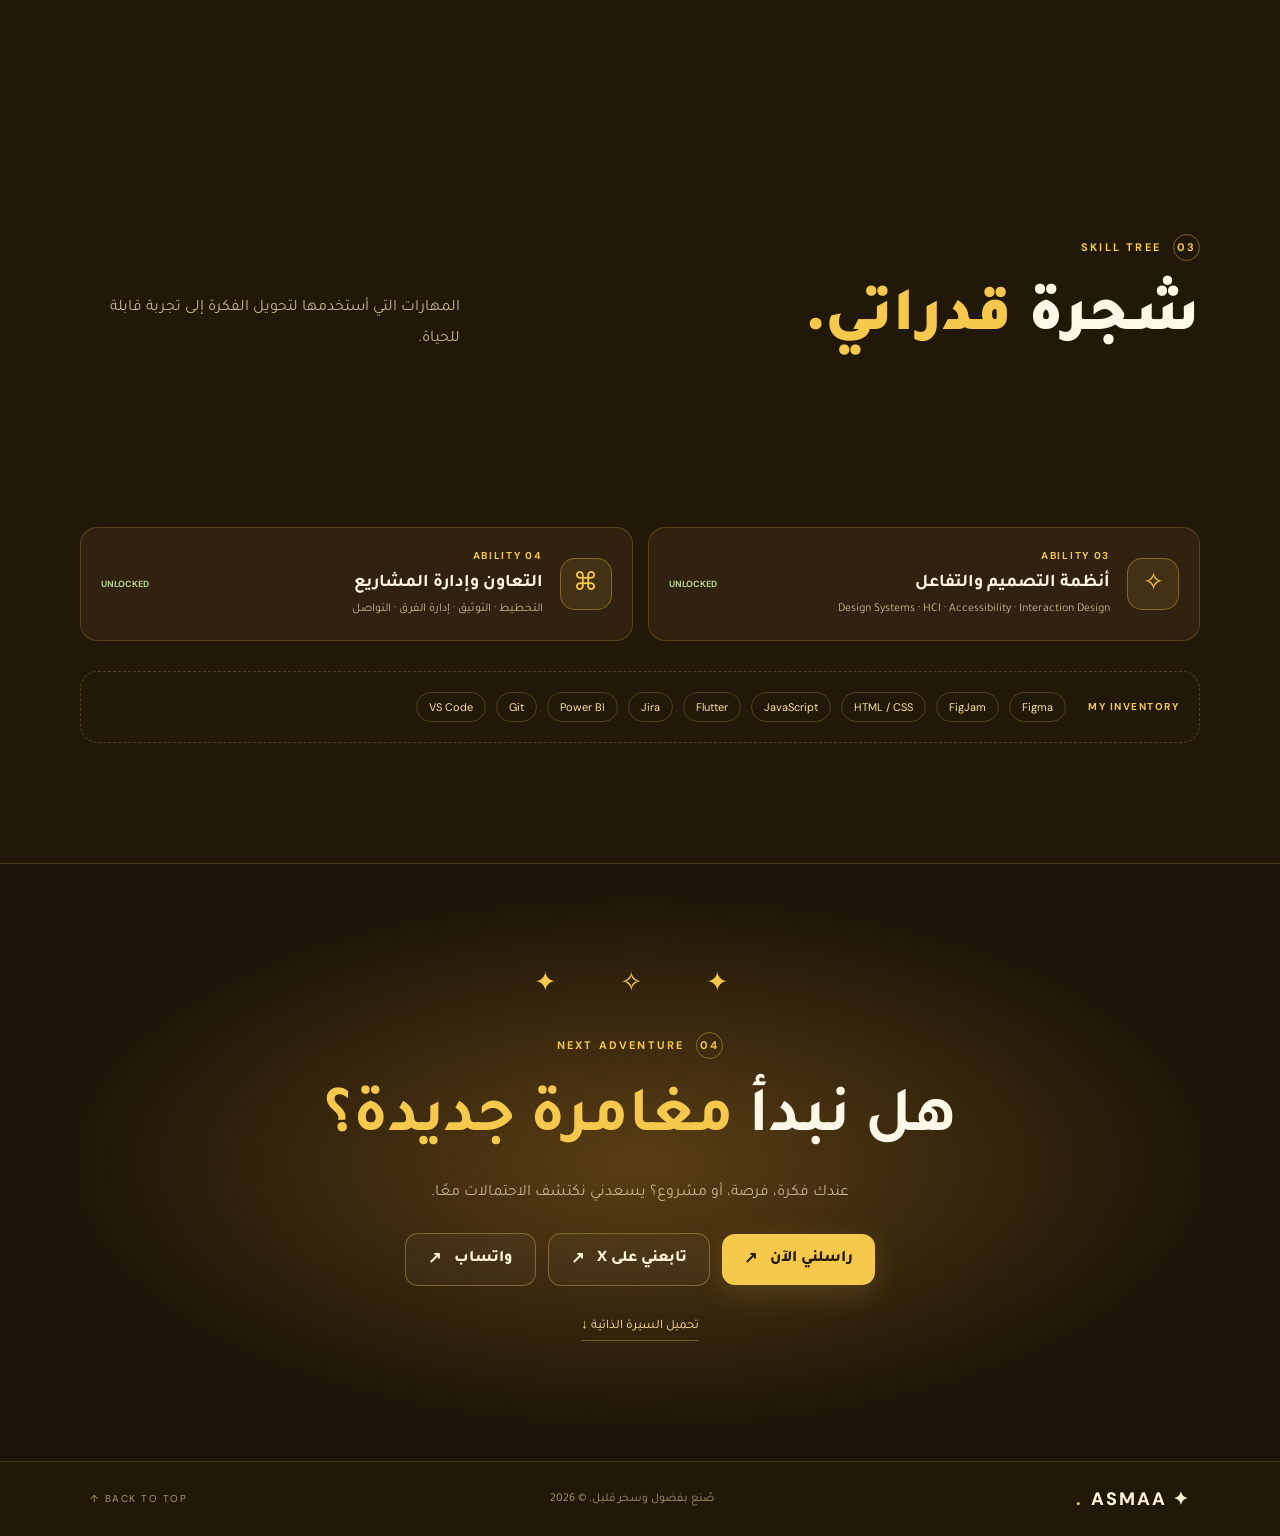
==== commit f01d02a9: "Add files via upload" ====
--- a/index.html
+++ b/index.html
@@ -1,51 +1,33 @@
-<!DOCTYPE html>
-<html lang="ar" dir="rtl" data-theme="day">
+<!doctype html>
+<html lang="ar" dir="rtl" data-theme="night">
 <head>
-<meta charset="UTF-8"><meta name="viewport" content="width=device-width, initial-scale=1">
-<meta name="theme-color" content="#fffdf5"><meta name="description" content="أسماء — مصممة تجربة المستخدم وواجهات المستخدم، متخصصة في التفاعل البشري الحاسوبي.">
-<title>أسماء | تصميم تجارب رقمية</title>
-<link rel="preconnect" href="https://fonts.googleapis.com"><link rel="preconnect" href="https://fonts.gstatic.com" crossorigin>
-<link href="https://fonts.googleapis.com/css2?family=DM+Sans:wght@400;500;600;700;800&family=Tajawal:wght@400;500;600;700;800&display=swap" rel="stylesheet">
-<link rel="stylesheet" href="Asmaa.css"><script>try{document.documentElement.dataset.theme=localStorage.getItem('asmaa-theme')||'day'}catch(e){}</script>
+<meta charset="utf-8"><meta name="viewport" content="width=device-width,initial-scale=1,viewport-fit=cover"><meta name="theme-color" content="#211807"><meta name="description" content="أسماء — مصممة تجربة المستخدم والتفاعل البشري الحاسوبي. اكتشف عالمي ومشاريعي. ">
+<title>ASMAA — The Golden Witch Quest</title>
+<link rel="preconnect" href="https://fonts.googleapis.com"><link rel="preconnect" href="https://fonts.gstatic.com" crossorigin><link href="https://fonts.googleapis.com/css2?family=DM+Sans:wght@400;500;600;700;800&family=Tajawal:wght@400;500;600;700;800;900&display=swap" rel="stylesheet">
+<link rel="stylesheet" href="Asmaa.css">
 </head>
 <body>
-<div class="site-loader" aria-hidden="true"><div class="loader-sun">☼</div><span>ASMAA / SOLAR EXPERIENCE</span><i></i></div>
-<div class="cursor-star" aria-hidden="true">✦</div><div class="cursor-aura" aria-hidden="true"></div><div class="ambient-grain" aria-hidden="true"></div>
-<div class="scroll-progress" aria-hidden="true"></div>
-<header class="site-header">
-  <a class="brand" href="index.html" aria-label="أسماء - الصفحة الرئيسية"><span class="brand-mark">☼</span><span>ASMAA<span class="brand-dot">.</span></span></a>
-  <nav class="main-nav" aria-label="التنقل الرئيسي"><a href="#about" data-i18n="navAbout">عني</a><a href="#skills" data-i18n="navSkills">المهارات</a><a href="#tools" data-i18n="navTools">الأدوات</a><a href="#work" data-i18n="navWork">الأعمال</a><a href="#contact" data-i18n="navContact">تواصل</a></nav>
-  <div class="header-actions"><span class="availability"><i></i><span data-i18n="available">متاحة للتعاون</span></span><button class="icon-btn" id="langToggle" aria-label="Change language">EN</button><button class="icon-btn theme-switch" id="themeToggle" aria-label="تغيير المظهر"><span>☾</span></button><a class="header-cta" href="#contact" data-i18n="letsTalk">لنتحدث <span>↗</span></a><button class="menu-toggle" id="menuToggle" aria-label="فتح القائمة">☰</button></div>
-</header>
+<div class="loader" id="loader"><span class="loader-sigil">✦</span><b>ASMAA'S WORLD</b><small>Preparing your adventure…</small><i></i></div>
+<div class="grain"></div><div class="cursor-glow" aria-hidden="true"></div><div class="progress" id="progress"></div>
+<header class="topbar"><a class="brand" href="#home"><span class="brand-icon">✦</span> ASMAA<span class="dot">.</span></a><nav><a href="#home" class="active">الرئيسية</a><a href="#about">عنّي</a><a href="#quests">المهام</a><a href="#skills">قدراتي</a><a href="#contact">تواصل</a></nav><div class="top-actions"><button class="tiny-btn" id="soundBtn" aria-label="تشغيل أو إيقاف الأصوات">♫</button><button class="tiny-btn" id="themeBtn" aria-label="تغيير النمط">☼</button><button class="menu-btn" id="menuBtn" aria-label="فتح القائمة">☰</button></div></header>
+<aside class="quest-rail"><a href="#home" title="الرئيسية">⌂</a><a href="#about" title="عنّي">♙</a><a href="#quests" title="المهام">✧</a><a href="#skills" title="القدرات">✦</a><a href="#contact" title="تواصل">✉</a></aside>
 <main>
-<section class="hero section-wrap" id="top">
- <div class="hero-copy reveal"><p class="eyebrow"><span class="eyebrow-line"></span><span data-i18n="heroEyebrow">مصممة تجربة مستخدم • HCI</span></p>
- <h1><span data-i18n="heroHi">أصنع تجارب</span><br><em data-i18n="heroEm">تشرق في الذاكرة.</em></h1>
- <p class="hero-lead" data-i18n="heroLead">أنا أسماء، أصمم تجارب رقمية تجمع بين فهم الإنسان، ووضوح الفكرة، وجمال التفاصيل. أحوّل الاحتياجات المعقدة إلى منتجات سهلة وممتعة الاستخدام.</p>
- <div class="hero-actions"><a class="btn btn-dark" href="#work" data-i18n="exploreWork">استكشف أعمالي <span>↙</span></a><a class="text-link" href="Asmaa_CV.pdf" target="_blank" rel="noreferrer" data-i18n="downloadCv">السيرة الذاتية <span>↗</span></a></div>
- <div class="hero-facts"><div><strong>HCI</strong><span data-i18n="factOne">التخصص الأكاديمي</span></div><div><strong>UX/UI</strong><span data-i18n="factTwo">مجال التركيز</span></div><div><strong>∞</strong><span data-i18n="factThree">فضول للتعلّم</span></div></div></div>
- <div class="hero-art reveal" data-parallax><div class="sun-orbit orbit-one"></div><div class="sun-orbit orbit-two"></div><div class="sun-disc"><span class="sun-face">✳</span><span class="sun-core"></span></div><span class="sun-ray ray-1"></span><span class="sun-ray ray-2"></span><span class="sun-ray ray-3"></span><span class="art-spark spark-a">✦</span><span class="art-spark spark-b">✳</span><span class="art-label label-top" data-i18n="artLabelTop">فضول · بحث · تصميم</span><span class="art-label label-bottom">HUMAN × DIGITAL</span><div class="art-note"><span class="note-dot"></span><span data-i18n="artNote">من الفكرة إلى تجربة متكاملة</span></div></div>
- <a class="scroll-cue" href="#about"><span data-i18n="scroll">اكتشف المزيد</span><b>↓</b></a>
-</section>
-<section class="intro-strip"><div class="strip-track"><span>HUMAN-CENTERED DESIGN</span><i>✳</i><span>THOUGHTFUL INTERACTIONS</span><i>✳</i><span>DIGITAL EXPERIENCES</span><i>✳</i><span>HUMAN-CENTERED DESIGN</span></div></section>
-<section class="content-section section-wrap" id="about"><div class="section-heading reveal"><p class="eyebrow"><span class="eyebrow-line"></span><span data-i18n="aboutKicker">01 / نبذة</span></p><h2 data-i18n="aboutTitle">التصميم يبدأ<br><em>من الإنسان.</em></h2></div><div class="about-layout"><div class="about-stamp reveal"><span class="stamp-sun">☼</span><span data-i18n="stampText">DESIGN WITH<br>INTENTION</span></div><div class="about-text reveal"><p class="large-copy" data-i18n="aboutLead">أؤمن أن أفضل الحلول الرقمية لا تكتفي بأن تبدو جميلة؛ بل تجعل حياة الناس أبسط.</p><p data-i18n="aboutBody">أدرس التفاعل البشري الحاسوبي، وأهتم بالمساحة التي يلتقي فيها البحث والتصميم والتقنية. أبدأ بفهم المشكلة وسياق المستخدم، ثم أبني حلولاً واضحة قابلة للاختبار والتطوير — من أول سؤال بحثي إلى أدق تفصيلة في الواجهة.</p><a class="under-link" href="Asmaa_CV.pdf" target="_blank" rel="noreferrer" data-i18n="aboutCv">تعرّف على رحلتي <span>↗</span></a></div></div></section>
-<section class="content-section skills-section" id="skills"><div class="section-wrap"><div class="section-heading centered reveal"><p class="eyebrow"><span class="eyebrow-line"></span><span data-i18n="skillsKicker">02 / ما أقدّمه</span></p><h2 data-i18n="skillsTitle">أفكار واضحة،<br><em>وتجارب مدروسة.</em></h2><p class="section-desc" data-i18n="skillsLead">أجمع بين التفكير التحليلي والحس البصري لصناعة منتجات رقمية مفهومة ومتماسكة.</p></div><div class="skill-grid">
-<article class="skill-card reveal"><span class="card-number">01</span><div class="skill-icon">⌕</div><h3 data-i18n="skill1">بحث تجربة المستخدم</h3><p data-i18n="skill1d">فهم الاحتياجات والسلوكيات، وصياغة فرص التصميم بالاعتماد على الأدلة.</p><div class="tag-row"><span>User Research</span><span>Usability</span><span>Journey Maps</span></div></article>
-<article class="skill-card reveal"><span class="card-number">02</span><div class="skill-icon">▧</div><h3 data-i18n="skill2">تصميم UX/UI</h3><p data-i18n="skill2d">تحويل الأفكار إلى تدفقات استخدام وواجهات متناسقة ونماذج تفاعلية.</p><div class="tag-row"><span>Wireframes</span><span>Prototyping</span><span>Visual UI</span></div></article>
-<article class="skill-card reveal"><span class="card-number">03</span><div class="skill-icon">✳</div><h3 data-i18n="skill3">التفاعل وأنظمة التصميم</h3><p data-i18n="skill3d">بناء أنماط تفاعل ومكونات قابلة لإعادة الاستخدام مع مراعاة الوصول.</p><div class="tag-row"><span>HCI</span><span>Design Systems</span><span>Accessibility</span></div></article>
-<article class="skill-card reveal"><span class="card-number">04</span><div class="skill-icon">⌘</div><h3 data-i18n="skill4">التعاون وإدارة المشاريع</h3><p data-i18n="skill4d">تنظيم العمل، توثيق القرارات، والتعاون مع الفرق متعددة التخصصات.</p><div class="tag-row"><span>Documentation</span><span>Agile</span><span>Teamwork</span></div></article>
-</div></div></section>
-<section class="content-section section-wrap" id="tools"><div class="tools-layout"><div class="section-heading reveal"><p class="eyebrow"><span class="eyebrow-line"></span><span data-i18n="toolsKicker">03 / صندوق الأدوات</span></p><h2 data-i18n="toolsTitle">أدوات تساعد<br><em>الفكرة أن ترى النور.</em></h2><p class="section-desc" data-i18n="toolsLead">أختار الأداة بحسب المشكلة، لا العكس.</p></div><div class="tool-cloud reveal"><span>Figma</span><span>FigJam</span><span>Adobe Illustrator</span><span>HTML & CSS</span><span>JavaScript</span><span>Flutter</span><span>Jira</span><span>Notion</span><span>Power BI</span><span>Git</span><span>VS Code</span><span>MongoDB</span></div></div></section>
-<section class="content-section process-section section-wrap" id="approach"><div class="section-heading reveal"><p class="eyebrow"><span class="eyebrow-line"></span><span>05 / HOW I THINK</span></p><h2 data-i18n="processTitle">من السؤال<br><em>إلى الأثر.</em></h2></div><div class="process-grid"><article class="process-step reveal"><span>01</span><h3 data-i18n="process1">أفهم</h3><p data-i18n="process1d">أستكشف السياق، وأصغي للمستخدم، وأحدد المشكلة الحقيقية قبل رسم أي حل.</p><b>DISCOVER</b></article><article class="process-step reveal"><span>02</span><h3 data-i18n="process2">أفكّر</h3><p data-i18n="process2d">أرتب المعلومات وأبني السيناريوهات وتدفقات الاستخدام وأختبر الافتراضات.</p><b>DEFINE</b></article><article class="process-step reveal"><span>03</span><h3 data-i18n="process3">أصمّم</h3><p data-i18n="process3d">أحوّل الرؤية إلى واجهات ونماذج أولية ونظام بصري متماسك.</p><b>DESIGN</b></article><article class="process-step reveal"><span>04</span><h3 data-i18n="process4">أطوّر</h3><p data-i18n="process4d">أراجع التفاصيل، وأتعلم من التجربة، وأحسّن الحل باستمرار.</p><b>ITERATE</b></article></div></section>
-<section class="content-section work-section" id="work"><div class="section-wrap"><div class="work-heading reveal"><div class="section-heading"><p class="eyebrow"><span class="eyebrow-line"></span><span data-i18n="workKicker">06 / مختارات من أعمالي</span></p><h2 data-i18n="workTitle">أفكار تحوّلت<br><em>إلى تجارب.</em></h2></div><p class="section-desc" data-i18n="workLead">كل مشروع يبدأ بسؤال، وهذه بعض الإجابات التي عملت عليها.</p></div><div class="project-grid" data-stagger>
-<a class="project-card project-feature reveal" href="project.html?id=balady"><div class="project-image"><img src="balady.png.svg" alt="معاينة مشروع إعادة تصميم منصة حكومية" loading="lazy"><span class="project-open">↗</span><span class="project-index">01</span></div><div class="project-info"><div><p class="project-type" data-i18n="baladyType">UX RESEARCH · UI DESIGN</p><h3 data-i18n="baladyTitle">إعادة تصميم منصة حكومية</h3></div><span class="project-arrow">↗</span></div></a>
-<a class="project-card reveal" href="project.html?id=uqu-dine"><div class="project-image"><img src="UQU-DINE.png" alt="معاينة تطبيق UQU Dine" loading="lazy"><span class="project-open">↗</span><span class="project-index">02</span></div><div class="project-info"><div><p class="project-type">UX/UI · MOBILE APP</p><h3>UQU Dine</h3></div><span class="project-arrow">↗</span></div></a>
-<a class="project-card reveal" href="project.html?id=glassmorphism"><div class="project-image"><img src="Glassmorphis.png" alt="معاينة واجهة مشغل موسيقى بتأثير الزجاج" loading="lazy"><span class="project-open">↗</span><span class="project-index">03</span></div><div class="project-info"><div><p class="project-type">UI CONCEPT · VISUAL DESIGN</p><h3 data-i18n="glassTitle">مشغل موسيقى — Glassmorphism</h3></div><span class="project-arrow">↗</span></div></a>
-<a class="project-card reveal" href="project.html?id=artathon-1"><div class="project-image"><img src="ch1.png" alt="معاينة تحدي أرتاثون الأول" loading="lazy"><span class="project-open">↗</span><span class="project-index">04</span></div><div class="project-info"><div><p class="project-type">ARTATHON · CHALLENGE 01</p><h3 data-i18n="art1Title">أرتاثون — التحدي الأول</h3></div><span class="project-arrow">↗</span></div></a>
-<a class="project-card reveal" href="project.html?id=artathon-5"><div class="project-image"><img src="ch5.png" alt="معاينة تحدي أرتاثون الخامس" loading="lazy"><span class="project-open">↗</span><span class="project-index">05</span></div><div class="project-info"><div><p class="project-type">ARTATHON · CHALLENGE 05</p><h3 data-i18n="art5Title">أرتاثون — التحدي الخامس</h3></div><span class="project-arrow">↗</span></div></a>
-</div></div></section>
-<section class="contact-section section-wrap" id="contact"><div class="contact-panel reveal"><div class="contact-sun">☼</div><p class="eyebrow"><span class="eyebrow-line"></span><span data-i18n="contactKicker">05 / الخطوة التالية</span></p><h2 data-i18n="contactTitle">لنجعل الفكرة<br><em>تشرق.</em></h2><p data-i18n="contactLead">لديك مشروع أو فرصة تعاون؟ يسعدني أن نبدأ محادثة.</p><div class="contact-actions"><a class="btn btn-dark" href="mailto:asmaawork57@outlook.sa">asmaawork57@outlook.sa <span>↗</span></a><a class="btn btn-outline" href="https://wa.me/966538019130" target="_blank" rel="noreferrer" data-i18n="whatsapp">واتساب <span>↗</span></a></div><div class="social-links"><a href="https://x.com/as_57ma?s=21" target="_blank" rel="noreferrer">X / Twitter ↗</a><a href="Asmaa_CV.pdf" target="_blank" rel="noreferrer" data-i18n="cvLink">السيرة الذاتية ↗</a><a href="mailto:asmaawork57@outlook.sa">Email ↗</a></div></div></section>
-</main>
-<footer class="site-footer"><a class="brand" href="#top"><span class="brand-mark">☼</span><span>ASMAA<span class="brand-dot">.</span></span></a><p data-i18n="footer">صُمّم بعناية، وبفضول لا ينتهي. © 2026</p><a href="#top" class="to-top" data-i18n="backTop">العودة للأعلى ↑</a></footer>
+<section class="hero" id="home"><div class="hero-sky"><span class="moon"></span><span class="star s1">✦</span><span class="star s2">✧</span><span class="star s3">✦</span><span class="comet"></span><div class="cloud cloud-a"></div><div class="cloud cloud-b"></div></div>
+<div class="hero-copy"><div class="quest-pill"><span class="pulse"></span> PLAYER 01 <b>·</b> HUMAN-CENTERED DESIGN</div><p class="eyebrow">مرحبًا بكِ في عالمي السحري</p><h1>أنا <em>أسماء</em><br>أصنع تجارب<br><span>تترك أثرًا.</span></h1><p class="hero-desc">مصممة تجربة مستخدم ومهتمة بالتفاعل البشري الحاسوبي. أبحث، أجرّب، وأحوّل الأفكار إلى تجارب رقمية لها معنى.</p><div class="hero-buttons"><a class="primary-btn" href="#quests"><span>✦</span> ابدأ المغامرة <i>↙</i></a><a class="ghost-btn" href="Asmaa_CV.pdf" target="_blank">ملف إنجازاتي <span>↗</span></a></div><div class="player-stats"><div><small>CLASS</small><b>HCI DESIGNER</b></div><div><small>LEVEL</small><b>CREATIVE THINKER</b></div><div><small>XP</small><b>∞ CURIOSITY</b></div></div></div>
+<div class="witch-stage" id="witchStage"><div class="magic-ring ring-one"></div><div class="magic-ring ring-two"></div><div class="floating-star fs-a">✦</div><div class="floating-star fs-b">✧</div><div class="floating-star fs-c">✦</div><div class="witch-frame"><img src="witch-hero.jpg" alt="ساحرة أسماء الذهبية" class="witch-img"><div class="witch-shimmer"></div></div><div class="speech" id="speech">أهلًا بالمستكشف!<span>اضغط عليّ ✦</span></div><div class="character-tag"><span class="online-dot"></span> SUN WITCH · GUIDE</div></div>
+<div class="hero-bottom"><span>SCROLL TO EXPLORE</span><span class="scroll-line"></span><span>01 / 05</span></div></section>
+<section class="ticker"><div><span>DESIGN IS AN ADVENTURE</span><b>✦</b><span>HUMAN × DIGITAL</span><b>✧</b><span>MAKE IT MEANINGFUL</span><b>✦</b><span>DESIGN IS AN ADVENTURE</span><b>✧</b></div></section>
+<section class="section about" id="about"><div class="section-kicker"> <span>01</span> CHARACTER PROFILE</div><div class="section-head"><h2>من خلف <em>القبعة؟</em></h2><p>كل مغامرة عظيمة تبدأ بشخصية تؤمن أن التفاصيل الصغيرة تصنع فرقًا كبيرًا.</p></div><div class="profile-card"><div class="profile-seal">✦<small>ASMAA<br>THE CREATOR</small></div><div class="profile-copy"><span class="mini-label">ABOUT THE PLAYER</span><h3>فضولية بالفطرة،<br><em>ومصممة بالتجربة.</em></h3><p>أدرس التفاعل البشري الحاسوبي (HCI)، وأحب الجمع بين فهم الإنسان والتفكير الإبداعي والتقنية. أستمتع بتحويل المشكلات المعقدة إلى تجارب واضحة، جميلة، وسهلة الاستخدام.</p><p>أؤمن أن التصميم ليس مجرد شكل؛ بل رحلة تبدأ بسؤال جيد وتنتهي بتجربة يتذكرها الناس.</p><div class="profile-tags"><span>UX Research</span><span>UI Design</span><span>HCI</span><span>Creative Strategy</span></div></div><div class="profile-side"><div class="stat-box"><b>∞</b><span>فضول للتعلّم</span></div><div class="stat-box"><b>HCI</b><span>مجال الدراسة</span></div><div class="stat-box"><b>UX/UI</b><span>منطقة الشغف</span></div></div></div></section>
+<section class="section quests" id="quests"><div class="section-kicker"><span>02</span> QUEST BOARD</div><div class="section-head"><h2>اختر <em>مهمتك.</em></h2><p>كل مشروع حكاية، وكل حكاية فيها مشكلة تستحق حلًا.</p></div><div class="quest-grid">
+<a class="quest-card featured" href="project.html?id=balady"><div class="quest-art"><img src="balady.png.svg" alt="مشروع منصة بلدي"><span class="quest-number">QUEST 01</span><span class="open-icon">↗</span></div><div class="quest-info"><div><small>UX RESEARCH · UI DESIGN</small><h3>إعادة تصميم منصة حكومية</h3></div><span class="difficulty">✦ EPIC</span></div><p>مهمة لفهم رحلة المستخدم وتبسيط الخدمات الرقمية.</p></a>
+<a class="quest-card" href="project.html?id=uqu-dine"><div class="quest-art"><img src="UQU-DINE.png" alt="UQU Dine"><span class="quest-number">QUEST 02</span><span class="open-icon">↗</span></div><div class="quest-info"><div><small>UX/UI · MOBILE APP</small><h3>UQU Dine</h3></div><span class="difficulty">✦ RARE</span></div><p>تجربة موحدة لاكتشاف خيارات الطعام الجامعية.</p></a>
+<a class="quest-card" href="project.html?id=glassmorphism"><div class="quest-art"><img src="Glassmorphis.png" alt="Glassmorphism"><span class="quest-number">QUEST 03</span><span class="open-icon">↗</span></div><div class="quest-info"><div><small>UI CONCEPT · VISUAL DESIGN</small><h3>مشغل موسيقى زجاجي</h3></div><span class="difficulty">✦ RARE</span></div><p>استكشاف بصري للطبقات والشفافية والتفاعل.</p></a>
+<a class="quest-card" href="project.html?id=artathon-1"><div class="quest-art"><img src="ch1.png" alt="أرتاثون"><span class="quest-number">QUEST 04</span><span class="open-icon">↗</span></div><div class="quest-info"><div><small>ARTATHON · CHALLENGE</small><h3>أرتاثون — التحدي الأول</h3></div><span class="difficulty">✦ SIDE QUEST</span></div><p>تحدٍ إبداعي لصناعة أفكار وتجارب جديدة.</p></a>
+<a class="quest-card" href="project.html?id=artathon-5"><div class="quest-art"><img src="ch5.png" alt="أرتاثون الخامس"><span class="quest-number">QUEST 05</span><span class="open-icon">↗</span></div><div class="quest-info"><div><small>ARTATHON · CHALLENGE</small><h3>أرتاثون — التحدي الخامس</h3></div><span class="difficulty">✦ SIDE QUEST</span></div><p>مواصلة التجربة وتطوير الحلول من خلال التحديات.</p></a>
+</div></section>
+<section class="section abilities" id="skills"><div class="section-kicker"><span>03</span> SKILL TREE</div><div class="section-head"><h2>شجرة <em>قدراتي.</em></h2><p>المهارات التي أستخدمها لتحويل الفكرة إلى تجربة قابلة للحياة.</p></div><div class="skill-tree"><article><span class="ability-icon">⌕</span><div><small>ABILITY 01</small><h3>استكشاف المستخدم</h3><p>بحث المستخدم · المقابلات · تحليل الاحتياجات · خرائط الرحلة</p></div><b>UNLOCKED</b></article><article><span class="ability-icon">▧</span><div><small>ABILITY 02</small><h3>تصميم التجارب والواجهات</h3><p>Wireframes · Prototyping · UI Design · Usability</p></div><b>UNLOCKED</b></article><article><span class="ability-icon">✧</span><div><small>ABILITY 03</small><h3>أنظمة التصميم والتفاعل</h3><p>Design Systems · HCI · Accessibility · Interaction Design</p></div><b>UNLOCKED</b></article><article><span class="ability-icon">⌘</span><div><small>ABILITY 04</small><h3>التعاون وإدارة المشاريع</h3><p>التخطيط · التوثيق · إدارة الفرق · التواصل</p></div><b>UNLOCKED</b></article></div><div class="tools-panel"><span>MY INVENTORY</span><div>Figma</div><div>FigJam</div><div>HTML / CSS</div><div>JavaScript</div><div>Flutter</div><div>Jira</div><div>Power BI</div><div>Git</div><div>VS Code</div></div></section>
+<section class="contact-section" id="contact"><div class="contact-stars">✦　✧　✦</div><div class="section-kicker"><span>04</span> NEXT ADVENTURE</div><h2>هل نبدأ <em>مغامرة جديدة؟</em></h2><p>عندك فكرة، فرصة، أو مشروع؟ يسعدني نكتشف الاحتمالات معًا.</p><div class="contact-actions"><a class="primary-btn" href="mailto:asmaawork57@outlook.sa">راسلني الآن <span>↗</span></a><a class="ghost-btn" href="https://x.com/as_57ma?s=21" target="_blank" rel="noreferrer">تابعني على X <span>↗</span></a><a class="ghost-btn" href="https://wa.me/966538019130" target="_blank" rel="noreferrer">واتساب <span>↗</span></a></div><a class="cv-link" href="Asmaa_CV.pdf" target="_blank">تحميل السيرة الذاتية ↓</a></section>
+</main><footer><a class="brand" href="#home">✦ ASMAA<span class="dot">.</span></a><span>صُنع بفضول وسحر قليل. © 2026</span><a href="#home">BACK TO TOP ↑</a></footer>
+<div class="toast" id="toast">+ 10 XP <span>✨</span></div>
 <script src="Asmaa.js"></script>
 </body></html>
--- a/Asmaa.css
+++ b/Asmaa.css
@@ -1,13 +1,5 @@
-@import url('https://fonts.googleapis.com/css2?family=DM+Sans:wght@400;500;600;700;800;900&family=Tajawal:wght@400;500;600;700;800;900&display=swap');
-:root{--sun:#f6c928;--sun-2:#ffe477;--ink:#171811;--paper:#fffdf5;--paper-2:#f7f3e6;--muted:#777568;--line:rgba(23,24,17,.13);--card:#fffefa;--shadow:0 24px 80px rgba(37,31,8,.09);--ease:cubic-bezier(.2,.75,.25,1);--font:'Tajawal',sans-serif;--latin:'DM Sans',sans-serif;color-scheme:light}
-:root[data-theme=night]{--ink:#f8f4e5;--paper:#11120e;--paper-2:#1a1b14;--muted:#aaa58f;--line:rgba(255,249,220,.14);--card:#191a13;--shadow:0 24px 80px rgba(0,0,0,.28);color-scheme:dark}
-*{box-sizing:border-box}html{scroll-behavior:smooth;scroll-padding-top:100px}body{margin:0;background:var(--paper);color:var(--ink);font-family:var(--font);overflow-x:hidden;transition:background .5s,color .5s}body:before{content:"";position:fixed;inset:0;pointer-events:none;z-index:0;background:radial-gradient(circle at 85% 8%,rgba(246,201,40,.10),transparent 25%),radial-gradient(circle at 8% 65%,rgba(246,201,40,.07),transparent 26%)}a{color:inherit;text-decoration:none}button{font:inherit;color:inherit}img{max-width:100%;display:block}::selection{background:var(--sun);color:#171811}.section-wrap{width:min(1180px,calc(100% - 64px));margin-inline:auto}.content-section{padding-block:125px;position:relative;z-index:1}.site-header{height:82px;position:fixed;z-index:50;top:14px;left:50%;transform:translateX(-50%);width:min(1240px,calc(100% - 44px));display:flex;align-items:center;justify-content:space-between;padding:0 22px;border:1px solid var(--line);border-radius:18px;background:color-mix(in srgb,var(--paper) 82%,transparent);backdrop-filter:blur(22px);box-shadow:0 8px 40px rgba(0,0,0,.045)}.brand{display:flex;align-items:center;gap:9px;font:800 17px var(--latin);letter-spacing:.12em}.brand-mark{width:35px;height:35px;border-radius:50%;display:grid;place-items:center;background:var(--sun);color:#171811;font-size:24px;box-shadow:0 0 25px #f6c92855}.brand-dot{color:#d6a900}.main-nav{display:flex;align-items:center;gap:30px}.main-nav a,.header-cta,.text-link,.under-link{font-size:13px;font-weight:700;position:relative}.main-nav a:after{content:"";position:absolute;bottom:-8px;right:0;width:0;height:2px;background:var(--sun);transition:width .3s}.main-nav a:hover:after{width:100%}.header-actions{display:flex;align-items:center;gap:10px}.availability{display:flex;align-items:center;gap:7px;color:var(--muted);font-size:11px;margin-inline-end:9px}.availability i,.note-dot{width:7px;height:7px;border-radius:50%;background:#75b77b;box-shadow:0 0 0 4px #75b77b22}.icon-btn,.menu-toggle{width:38px;height:38px;border:1px solid var(--line);border-radius:12px;background:transparent;cursor:pointer;transition:.3s}.icon-btn:hover,.menu-toggle:hover{background:var(--sun);color:#171811;border-color:var(--sun);transform:translateY(-2px)}.header-cta{padding:11px 17px;border-radius:12px;background:var(--sun);color:#171811}.header-cta span{margin-inline-start:8px}.menu-toggle{display:none}.scroll-progress{height:3px;position:fixed;z-index:80;top:0;right:0;width:0;background:var(--sun);box-shadow:0 0 12px var(--sun)}
-.hero{min-height:850px;padding-top:180px;padding-bottom:100px;display:grid;grid-template-columns:1.04fr .96fr;align-items:center;gap:50px;position:relative;z-index:1}.hero-copy{max-width:650px}.eyebrow{display:flex;align-items:center;gap:10px;color:var(--muted);font:700 11px var(--latin);letter-spacing:.12em}.eyebrow-line{display:inline-block;width:28px;height:2px;background:var(--sun)}h1,h2,h3,p{margin-top:0}.hero h1{font-size:clamp(52px,6.4vw,91px);line-height:1.08;letter-spacing:-.055em;margin:28px 0 24px;font-weight:900}.hero h1 em,.section-heading h2 em,.contact-panel h2 em{font-style:normal;color:#d4a900;position:relative;white-space:nowrap}.hero h1 em:after{content:"";position:absolute;height:13px;bottom:-9px;left:0;right:0;background:var(--sun);opacity:.35;border-radius:100%;transform:rotate(-2deg)}.hero-lead{font-size:17px;line-height:2;color:var(--muted);max-width:590px}.hero-actions{display:flex;align-items:center;gap:25px;margin-top:35px}.btn{display:inline-flex;align-items:center;justify-content:center;gap:18px;padding:16px 23px;border-radius:13px;font-weight:800;font-size:13px;transition:transform .35s var(--ease),box-shadow .35s,background .35s;cursor:pointer}.btn:hover{transform:translateY(-5px);box-shadow:0 15px 35px #d9ad2440}.btn-dark{background:var(--ink);color:var(--paper)}.btn-dark:hover{background:var(--sun);color:#171811}.btn-outline{border:1px solid var(--line)}.hero-facts{display:flex;gap:40px;margin-top:65px}.hero-facts div{display:grid;gap:4px}.hero-facts strong{font:800 22px var(--latin)}.hero-facts span{font-size:11px;color:var(--muted)}.hero-art{height:530px;position:relative;display:grid;place-items:center;isolation:isolate}.hero-art:before{content:"";position:absolute;width:390px;height:390px;border-radius:50%;background:var(--sun);filter:blur(95px);opacity:.17;animation:pulseGlow 6s ease-in-out infinite}.sun-disc{width:min(340px,68vw);aspect-ratio:1;border-radius:50%;position:relative;display:grid;place-items:center;background:radial-gradient(circle at 35% 28%,#fff5b8 0 5%,#ffdf64 19%,#f6c928 52%,#e4a900 100%);box-shadow:inset -25px -25px 55px #bd830c30,inset 12px 12px 30px #fff8c7,0 30px 100px #d9a90044;animation:sunFloat 7s ease-in-out infinite}.sun-disc:before,.sun-disc:after{content:"";position:absolute;inset:-22px;border:1px solid #e5b51e66;border-radius:50%;animation:orbit 24s linear infinite}.sun-disc:after{inset:-55px;border-style:dashed;opacity:.55;animation-direction:reverse;animation-duration:55s}.sun-face{font-size:120px;color:#9a6b00;opacity:.35;animation:rotateSlow 35s linear infinite}.sun-core{position:absolute;width:38%;height:38%;border:1px solid #fff5bd99;border-radius:50%;box-shadow:0 0 40px #fff8bb66}.sun-orbit{position:absolute;border:1px solid var(--line);border-radius:50%;transform:rotate(-25deg)}.orbit-one{width:470px;height:180px}.orbit-two{width:530px;height:260px;transform:rotate(42deg)}.art-spark{position:absolute;color:#d6a900;animation:sparkle 3s ease-in-out infinite}.spark-a{font-size:35px;top:15%;right:14%}.spark-b{font-size:24px;bottom:17%;left:13%;animation-delay:1.2s}.art-label{position:absolute;font:700 10px var(--latin);letter-spacing:.16em;color:var(--muted)}.label-top{top:12%;left:3%}.label-bottom{bottom:12%;right:5%}.art-note{position:absolute;bottom:2%;left:50%;transform:translateX(-50%);display:flex;align-items:center;gap:9px;padding:12px 17px;border:1px solid var(--line);border-radius:99px;background:var(--card);font-size:11px;white-space:nowrap;box-shadow:var(--shadow)}.scroll-cue{position:absolute;bottom:30px;left:50%;transform:translateX(-50%);display:flex;gap:12px;align-items:center;color:var(--muted);font-size:11px}.scroll-cue b{font-size:20px;color:var(--sun);animation:scrollBounce 1.5s infinite}.intro-strip{overflow:hidden;background:var(--sun);color:#171811;padding:16px 0;transform:rotate(-1deg) scale(1.02);position:relative;z-index:2}.strip-track{display:flex;align-items:center;justify-content:space-around;gap:55px;white-space:nowrap;font:800 11px var(--latin);letter-spacing:.18em;animation:marquee 28s linear infinite}.strip-track i{font-size:18px;font-style:normal}
-.section-heading h2,.contact-panel h2{font-size:clamp(43px,5vw,68px);line-height:1.13;letter-spacing:-.045em;margin:22px 0;font-weight:900}.section-heading.centered{text-align:center;max-width:700px;margin:0 auto 60px}.section-heading.centered .eyebrow{justify-content:center}.section-desc{max-width:450px;color:var(--muted);line-height:1.9;font-size:14px}.about-layout{display:grid;grid-template-columns:.7fr 1.3fr;gap:100px;align-items:center;margin-top:60px}.about-stamp{width:220px;height:220px;border:1px solid var(--line);border-radius:50%;display:flex;flex-direction:column;align-items:center;justify-content:center;gap:14px;position:relative;margin:auto}.about-stamp:before,.about-stamp:after{content:"";position:absolute;inset:13px;border:1px dashed var(--line);border-radius:50%;animation:rotateSlow 40s linear infinite}.about-stamp:after{inset:-12px;border-color:#e4b52266}.stamp-sun{font-size:65px;color:#d4a900;line-height:1}.about-stamp span:last-child{font:800 9px/1.6 var(--latin);letter-spacing:.2em;text-align:center}.about-text{max-width:660px}.large-copy{font-size:27px;line-height:1.7;font-weight:800}.about-text>p:not(.large-copy){color:var(--muted);line-height:2.1;font-size:15px}.under-link{display:inline-flex;gap:14px;margin-top:15px;padding-bottom:8px;border-bottom:1px solid var(--sun)}.skills-section{background:var(--paper-2)}.skill-grid{display:grid;grid-template-columns:repeat(4,1fr);gap:15px}.skill-card{padding:27px 23px 25px;background:var(--card);border:1px solid var(--line);border-radius:18px;min-height:290px;position:relative;overflow:hidden;transition:transform .4s var(--ease),border-color .4s,box-shadow .4s}.skill-card:before{content:"";position:absolute;width:180px;height:180px;border-radius:50%;background:var(--sun);opacity:0;filter:blur(50px);top:-80px;left:-80px;transition:opacity .4s}.skill-card:hover{transform:translateY(-9px);border-color:#e5bd36;box-shadow:var(--shadow)}.skill-card:hover:before{opacity:.22}.card-number{font:700 11px var(--latin);color:var(--muted)}.skill-icon{font-size:35px;color:#d4a900;margin:25px 0 18px}.skill-card h3{font-size:17px;margin-bottom:10px}.skill-card p{font-size:12px;line-height:1.9;color:var(--muted)}.tag-row{display:flex;flex-wrap:wrap;gap:6px;margin-top:18px}.tag-row span{font:600 9px var(--latin);padding:6px 8px;border-radius:6px;background:var(--paper-2);color:var(--muted)}.tools-layout{display:grid;grid-template-columns:.8fr 1.2fr;gap:80px;align-items:center}.tool-cloud{display:flex;flex-wrap:wrap;gap:12px}.tool-cloud span{border:1px solid var(--line);padding:15px 19px;border-radius:12px;font:700 12px var(--latin);background:var(--card);transition:.3s}.tool-cloud span:hover{background:var(--sun);border-color:var(--sun);color:#171811;transform:translateY(-4px) rotate(-2deg)}
-.process-section{padding-top:80px}.process-grid{display:grid;grid-template-columns:repeat(4,1fr);gap:14px;margin-top:45px}.process-step{border-top:1px solid var(--line);padding:23px 18px 20px 5px;position:relative;transition:.35s}.process-step:before{content:"";position:absolute;top:-2px;right:0;width:0;height:3px;background:var(--sun);transition:width .5s}.process-step:hover:before{width:100%}.process-step>span{font:700 12px var(--latin);color:#c59a00}.process-step h3{font-size:25px;margin:24px 0 10px}.process-step p{font-size:12px;line-height:2;color:var(--muted);min-height:72px}.process-step b{font:700 9px var(--latin);letter-spacing:.2em;color:var(--muted)}.work-section{background:var(--paper-2);padding-block:120px}.work-heading{display:flex;justify-content:space-between;align-items:end;margin-bottom:50px}.project-grid{display:grid;grid-template-columns:repeat(2,1fr);gap:38px 24px}.project-card{display:block;min-width:0;cursor:pointer}.project-feature{grid-column:span 2}.project-image{height:330px;border-radius:18px;overflow:hidden;position:relative;background:var(--paper);border:1px solid var(--line);isolation:isolate}.project-feature .project-image{height:470px}.project-image:after{content:"";position:absolute;inset:0;background:linear-gradient(135deg,rgba(246,201,40,.18),transparent 45%,rgba(0,0,0,.15));opacity:.5;transition:opacity .4s}.project-image img{width:100%;height:100%;object-fit:cover;transition:transform .8s var(--ease),filter .5s}.project-card:hover .project-image img{transform:scale(1.045)}.project-card:hover .project-image:after{opacity:1}.project-open{position:absolute;z-index:2;top:20px;left:20px;width:48px;height:48px;display:grid;place-items:center;border-radius:50%;background:var(--sun);color:#171811;font-size:21px;transform:translateY(10px);opacity:0;transition:.35s}.project-card:hover .project-open{transform:none;opacity:1}.project-index{position:absolute;z-index:2;right:20px;top:20px;font:700 11px var(--latin);color:#171811;background:#fffdf0d9;padding:8px 11px;border-radius:8px}.project-info{display:flex;align-items:center;justify-content:space-between;padding:18px 4px}.project-type{font:700 9px var(--latin);letter-spacing:.12em;color:var(--muted);margin-bottom:8px}.project-info h3{font-size:20px;margin:0}.project-arrow{width:38px;height:38px;border:1px solid var(--line);border-radius:50%;display:grid;place-items:center;transition:.3s}.project-card:hover .project-arrow{background:var(--sun);border-color:var(--sun);color:#171811;transform:rotate(45deg)}
-.contact-section{padding-block:120px}.contact-panel{position:relative;overflow:hidden;border-radius:25px;background:var(--sun);color:#171811;padding:75px 8%;isolation:isolate}.contact-panel:after{content:"☼";position:absolute;z-index:-1;font-size:440px;line-height:1;left:-25px;bottom:-180px;color:#fff4b1;opacity:.45;animation:rotateSlow 80s linear infinite}.contact-panel .eyebrow{color:#69520a}.contact-panel .eyebrow-line{background:#171811}.contact-panel h2{font-size:clamp(55px,7vw,88px)}.contact-panel h2 em{color:#fffdf5}.contact-panel>p:not(.eyebrow){max-width:460px;font-size:15px;line-height:1.9}.contact-actions{display:flex;gap:12px;margin-top:30px;flex-wrap:wrap}.contact-actions .btn-dark{background:#171811;color:#fffdf5}.contact-actions .btn-outline{border-color:#17181166}.social-links{display:flex;gap:25px;margin-top:45px;flex-wrap:wrap}.social-links a{font:700 11px var(--latin);border-bottom:1px solid #17181155;padding-bottom:5px}.contact-sun{position:absolute;top:35px;left:8%;font-size:60px;opacity:.3}.site-footer{width:min(1180px,calc(100% - 64px));margin:auto;padding:28px 0 40px;border-top:1px solid var(--line);display:flex;align-items:center;justify-content:space-between;position:relative;z-index:1}.site-footer p,.site-footer>a:last-child{font-size:11px;color:var(--muted)}.to-top{font-size:11px}.reveal{opacity:0;transform:translateY(28px);transition:opacity .8s var(--ease),transform .8s var(--ease)}.reveal.visible{opacity:1;transform:none}.skill-card:nth-child(2),.process-step:nth-child(2){transition-delay:.08s}.skill-card:nth-child(3),.process-step:nth-child(3){transition-delay:.16s}.skill-card:nth-child(4),.process-step:nth-child(4){transition-delay:.24s}.site-loader{position:fixed;inset:0;z-index:200;background:var(--paper);display:flex;align-items:center;justify-content:center;flex-direction:column;gap:20px;font:700 10px var(--latin);letter-spacing:.22em;transition:opacity .7s,visibility .7s}.site-loader.done{opacity:0;visibility:hidden}.loader-sun{font-size:65px;color:#d4a900;animation:rotateSlow 2s linear infinite}.site-loader i{width:120px;height:2px;background:var(--line);position:relative;overflow:hidden}.site-loader i:after{content:"";position:absolute;inset:0;background:var(--sun);transform:translateX(-100%);animation:loadLine 1s ease forwards}.ambient-grain{position:fixed;inset:0;z-index:60;pointer-events:none;opacity:.035;background-image:url("data:image/svg+xml,%3Csvg viewBox='0 0 180 180' xmlns='http://www.w3.org/2000/svg'%3E%3Cfilter id='n'%3E%3CfeTurbulence type='fractalNoise' baseFrequency='.9' numOctaves='3' stitchTiles='stitch'/%3E%3C/filter%3E%3Crect width='100%25' height='100%25' filter='url(%23n)' opacity='.5'/%3E%3C/svg%3E")}.cursor-star,.cursor-aura{position:fixed;z-index:150;pointer-events:none;left:0;top:0;opacity:0;transform:translate(-50%,-50%);transition:opacity .2s}.cursor-star{font-size:23px;color:#d9aa00;text-shadow:0 0 10px #f6c928,0 0 25px #f6c928;mix-blend-mode:normal}.cursor-aura{width:35px;height:35px;border:1px solid #e5b90088;border-radius:50%;transition:width .25s,height .25s,opacity .2s}.cursor-star.active,.cursor-aura.active{opacity:1}.cursor-aura.hover{width:58px;height:58px;background:#f6c92820}.project-detail{padding-top:150px;padding-bottom:100px}.back-link{font-size:12px;color:var(--muted)}.project-detail-head{max-width:850px;margin:60px auto 45px;text-align:center}.project-detail-head h1{font-size:clamp(42px,6vw,76px);line-height:1.15;margin:20px 0}.detail-summary{color:var(--muted);font-size:16px;line-height:2;max-width:700px;margin:0 auto}.detail-meta{display:flex;justify-content:center;gap:55px;margin-top:40px}.detail-meta div{display:grid;gap:7px;text-align:start}.detail-meta span{font-size:10px;color:var(--muted)}.detail-meta strong{font-size:12px}.detail-visual{margin:0;border-radius:22px;overflow:hidden;border:1px solid var(--line);background:var(--paper-2);max-height:650px}.detail-visual img{width:100%;max-height:650px;object-fit:contain}.case-content{display:grid;grid-template-columns:repeat(3,1fr);gap:40px;margin:100px 0}.case-content section{border-top:1px solid var(--line);padding-top:25px}.case-content h2{font-size:25px}.case-content p,.case-content li{font-size:13px;line-height:2;color:var(--muted)}.case-content ul{padding-inline-start:20px}.case-next{text-align:center}.case-next .btn{display:inline-flex}
-@keyframes pulseGlow{50%{opacity:.28;transform:scale(1.12)}}@keyframes sunFloat{50%{transform:translateY(-13px) rotate(2deg)}}@keyframes orbit{to{transform:rotate(335deg)}}@keyframes rotateSlow{to{transform:rotate(360deg)}}@keyframes sparkle{0%,100%{transform:scale(.7) rotate(0);opacity:.45}50%{transform:scale(1.2) rotate(35deg);opacity:1}}@keyframes scrollBounce{50%{transform:translateY(7px)}}@keyframes marquee{to{transform:translateX(-35%)}}@keyframes loadLine{to{transform:translateX(0)}}
-@media(max-width:1000px){.main-nav{gap:16px}.availability{display:none}.hero{gap:20px}.skill-grid{grid-template-columns:repeat(2,1fr)}.tools-layout{gap:35px}.project-image{height:270px}.project-feature .project-image{height:390px}}
-@media(max-width:720px){.section-wrap,.site-footer{width:calc(100% - 36px)}.site-header{top:8px;width:calc(100% - 20px);height:66px;padding:0 12px;border-radius:15px}.brand{font-size:14px}.brand-mark{width:31px;height:31px}.main-nav{display:none;position:absolute;top:73px;right:0;left:0;padding:18px;background:var(--card);border:1px solid var(--line);border-radius:15px;box-shadow:var(--shadow);flex-direction:column;align-items:stretch;gap:0}.main-nav.open{display:flex}.main-nav a{padding:13px 8px;border-bottom:1px solid var(--line)}.header-actions{gap:6px}.header-cta{display:none}.icon-btn,.menu-toggle{width:35px;height:35px}.menu-toggle{display:block}.hero{min-height:auto;padding-top:135px;padding-bottom:85px;grid-template-columns:1fr;gap:15px}.hero h1{font-size:clamp(48px,13vw,72px);margin-top:22px}.hero-lead{font-size:14px}.hero-art{height:390px;grid-row:1}.sun-disc{width:235px}.sun-face{font-size:90px}.orbit-one{width:330px;height:140px}.orbit-two{width:350px;height:190px}.hero-facts{gap:25px;margin-top:45px}.content-section{padding-block:80px}.section-heading h2,.contact-panel h2{font-size:46px}.about-layout{grid-template-columns:1fr;gap:40px;margin-top:35px}.about-stamp{width:170px;height:170px}.stamp-sun{font-size:48px}.large-copy{font-size:22px}.skill-grid{gap:10px}.skill-card{padding:20px 15px;min-height:280px}.skill-card h3{font-size:15px}.skill-card p{font-size:11px}.tag-row span{font-size:8px}.tools-layout{grid-template-columns:1fr;gap:25px}.tool-cloud{gap:8px}.tool-cloud span{padding:12px 14px;font-size:10px}.process-grid{grid-template-columns:repeat(2,1fr);gap:24px 12px}.process-step p{min-height:90px}.work-heading{display:block}.work-heading .section-desc{margin-top:20px}.project-grid{grid-template-columns:1fr;gap:25px}.project-feature{grid-column:auto}.project-image,.project-feature .project-image{height:260px}.project-info h3{font-size:17px}.contact-panel{padding:55px 25px}.contact-panel:after{font-size:260px;bottom:-80px}.contact-actions{display:grid}.contact-actions .btn{width:100%}.social-links{gap:18px}.site-footer{gap:16px;flex-wrap:wrap}.site-footer p{order:3;width:100%}.detail-meta{gap:15px;flex-wrap:wrap}.detail-meta div{min-width:28%}.case-content{grid-template-columns:1fr;gap:28px;margin:60px 0}.project-detail{padding-top:120px}.project-detail-head{margin-top:45px}.detail-summary{font-size:14px}.cursor-star,.cursor-aura{display:none}.scroll-cue{bottom:15px}}
-@media(hover:none){.cursor-star,.cursor-aura{display:none}.project-open{opacity:1;transform:none}}
-@media(prefers-reduced-motion:reduce){*,*:before,*:after{scroll-behavior:auto!important;animation-duration:.01ms!important;animation-iteration-count:1!important;transition-duration:.01ms!important}.reveal{opacity:1;transform:none}}
+:root{--bg:#211807;--bg2:#2d210d;--panel:#342710;--panel2:#3d2e13;--gold:#f6c94c;--gold2:#ffe49a;--cream:#fff5d9;--text:#fff8e9;--muted:#c5b58d;--line:#80642d;--shadow:0 25px 80px #08050080;--font:'Tajawal',sans-serif}*{box-sizing:border-box}html{scroll-behavior:smooth;scroll-padding-top:90px}body{margin:0;background:var(--bg);color:var(--text);font-family:var(--font);overflow-x:hidden}a{color:inherit;text-decoration:none}button{font:inherit}.grain{position:fixed;inset:0;pointer-events:none;z-index:20;opacity:.055;background-image:url("data:image/svg+xml,%3Csvg viewBox='0 0 180 180' xmlns='http://www.w3.org/2000/svg'%3E%3Cfilter id='n'%3E%3CfeTurbulence type='fractalNoise' baseFrequency='.9' numOctaves='3' stitchTiles='stitch'/%3E%3C/filter%3E%3Crect width='100%25' height='100%25' filter='url(%23n)' opacity='.5'/%3E%3C/svg%3E")}.progress{position:fixed;top:0;right:0;height:3px;width:0;background:var(--gold);z-index:80}.loader{position:fixed;inset:0;background:#1a1205;z-index:100;display:flex;align-items:center;justify-content:center;flex-direction:column;gap:12px;transition:opacity .7s,visibility .7s}.loader.done{opacity:0;visibility:hidden}.loader-sigil{font-size:48px;color:var(--gold);animation:spin 5s linear infinite}.loader b{letter-spacing:4px;font:700 12px 'DM Sans';color:var(--cream)}.loader small{color:var(--muted)}.loader i{width:110px;height:2px;background:linear-gradient(90deg,transparent,var(--gold),transparent);animation:load 1.2s infinite}.topbar{height:76px;position:fixed;top:14px;left:5%;right:5%;z-index:50;border:1px solid #9c7a354d;background:#1b140bd9;backdrop-filter:blur(18px);border-radius:18px;display:flex;align-items:center;justify-content:space-between;padding:0 24px;box-shadow:0 10px 35px #0003}.brand{font:800 18px 'DM Sans';letter-spacing:2px;display:flex;align-items:center;gap:8px}.brand-icon,.dot{color:var(--gold)}.topbar nav{display:flex;gap:28px;color:#e4d5b3;font-size:14px}.topbar nav a{transition:.25s}.topbar nav a:hover,.topbar nav a.active{color:var(--gold)}.top-actions{display:flex;gap:8px}.tiny-btn,.menu-btn{width:38px;height:38px;border-radius:12px;border:1px solid #9c7a3555;background:#ffffff08;color:var(--gold);cursor:pointer;font-size:18px}.menu-btn{display:none}.quest-rail{position:fixed;z-index:40;left:18px;top:40%;display:flex;flex-direction:column;gap:7px;padding:9px;background:#1c150bd9;border:1px solid #a8874c55;border-radius:30px;backdrop-filter:blur(12px)}.quest-rail a{width:39px;height:39px;display:grid;place-items:center;border-radius:50%;color:var(--muted);font-size:19px;transition:.25s}.quest-rail a:hover{background:var(--gold);color:#211807;transform:scale(1.1)}.hero{min-height:820px;height:100svh;max-height:1000px;position:relative;display:grid;grid-template-columns:1fr 1fr;align-items:center;padding:135px 10% 90px;overflow:hidden;background:radial-gradient(ellipse at 23% 48%,#6b491b 0,transparent 38%),radial-gradient(ellipse at 85% 20%,#49320f 0,transparent 36%),linear-gradient(120deg,#211807,#1a1308 65%,#30220d)}.hero:after{content:"";position:absolute;inset:auto 0 0;height:180px;background:linear-gradient(transparent,#211807);pointer-events:none}.hero-sky{position:absolute;inset:0;overflow:hidden;pointer-events:none}.moon{position:absolute;width:270px;height:270px;border-radius:50%;left:8%;top:15%;background:radial-gradient(circle,#ffe9a2 0,#e9b83e 35%,#9e6a1c 70%,transparent 72%);filter:blur(1px);opacity:.28}.star{position:absolute;color:var(--gold2);animation:twinkle 3s ease-in-out infinite}.s1{top:19%;left:47%;font-size:27px}.s2{top:35%;left:8%;font-size:22px;animation-delay:1s}.s3{top:76%;right:12%;font-size:32px;animation-delay:1.7s}.comet{position:absolute;right:15%;top:22%;width:100px;height:2px;background:linear-gradient(90deg,transparent,var(--gold));transform:rotate(-35deg);animation:comet 7s infinite}.cloud{position:absolute;width:250px;height:70px;border-radius:50%;background:#89652c;filter:blur(25px);opacity:.14}.cloud-a{bottom:16%;left:5%}.cloud-b{top:16%;right:4%}.hero-copy{position:relative;z-index:3;max-width:580px}.quest-pill{display:inline-flex;align-items:center;gap:10px;border:1px solid #e6bd5a55;border-radius:30px;padding:9px 15px;color:var(--gold2);font:600 10px 'DM Sans';letter-spacing:1.5px;background:#fff6df09}.pulse,.online-dot{width:7px;height:7px;background:#a9d37b;border-radius:50%;box-shadow:0 0 0 5px #a9d37b22}.eyebrow{color:var(--gold);font-size:16px;margin:28px 0 10px}.hero h1{font-size:clamp(50px,6vw,88px);line-height:1.13;margin:0;font-weight:900;letter-spacing:-2px}.hero h1 em,.section-head em,.profile-copy em,.contact-section h2 em{font-style:normal;color:var(--gold)}.hero-desc{max-width:490px;color:#d3c4a2;line-height:2;font-size:17px;margin:22px 0 28px}.hero-buttons,.contact-actions{display:flex;gap:12px;align-items:center;flex-wrap:wrap}.primary-btn,.ghost-btn{display:inline-flex;align-items:center;gap:13px;padding:14px 22px;border-radius:13px;font-weight:800;transition:.3s}.primary-btn{background:var(--gold);color:#271b06;box-shadow:0 8px 30px #f6c94c2b}.primary-btn:hover{transform:translateY(-4px);box-shadow:0 14px 35px #f6c94c50}.primary-btn i{font-style:normal}.ghost-btn{border:1px solid #c6a45d77;color:var(--cream);background:#ffffff08}.ghost-btn:hover{border-color:var(--gold);color:var(--gold);transform:translateY(-3px)}.player-stats{display:flex;gap:30px;margin-top:40px}.player-stats div{display:flex;flex-direction:column;gap:5px;border-right:1px solid #b9954a66;padding-right:15px}.player-stats small{font:10px 'DM Sans';letter-spacing:1.5px;color:#9e8a60}.player-stats b{font:700 11px 'DM Sans';color:var(--gold2)}.witch-stage{position:relative;z-index:2;height:min(660px,75vh);display:grid;place-items:center;isolation:isolate;cursor:pointer;animation:float 6s ease-in-out infinite}.witch-frame{position:relative;width:min(100%,570px);height:100%;display:grid;place-items:center;overflow:hidden;border-radius:48% 48% 38% 38%;mask-image:radial-gradient(ellipse at center,#000 48%,#000b 65%,transparent 78%);filter:drop-shadow(0 25px 45px #0008)}.witch-img{width:100%;height:100%;object-fit:cover;object-position:48% 50%;mix-blend-mode:screen;transform:scale(1.02);transition:transform .7s}.witch-stage:hover .witch-img{transform:scale(1.07) rotate(-1deg)}.witch-shimmer{position:absolute;inset:0;background:linear-gradient(115deg,transparent 30%,#ffe8a222 48%,transparent 65%);transform:translateX(-120%);animation:shimmer 7s infinite}.magic-ring{position:absolute;border:1px solid #f8d77866;border-radius:50%;width:94%;height:62%;transform:rotate(-22deg);z-index:-1}.ring-two{width:105%;height:73%;transform:rotate(35deg);border-style:dashed;animation:spin 48s linear infinite}.floating-star{position:absolute;color:var(--gold2);font-size:34px;filter:drop-shadow(0 0 12px #ffdc75);animation:float 4s ease-in-out infinite}.fs-a{top:15%;right:13%}.fs-b{bottom:22%;left:10%;animation-delay:1s}.fs-c{top:38%;left:4%;font-size:22px;animation-delay:2s}.speech{position:absolute;bottom:8%;right:4%;background:#fff2d9;color:#2a1c07;border-radius:15px 15px 4px 15px;padding:12px 17px;font-weight:800;box-shadow:var(--shadow);transform:rotate(-3deg);font-size:14px}.speech span{display:block;font-size:10px;color:#987126;font-weight:600}.character-tag{position:absolute;bottom:0;left:8%;font:10px 'DM Sans';letter-spacing:1.6px;color:var(--gold2);display:flex;gap:9px;align-items:center}.hero-bottom{position:absolute;z-index:4;bottom:27px;left:10%;right:10%;display:flex;align-items:center;gap:15px;color:#a99569;font:9px 'DM Sans';letter-spacing:2px}.scroll-line{height:1px;background:linear-gradient(90deg,var(--gold),transparent);width:90px}.ticker{overflow:hidden;border-block:1px solid #b58b3b55;background:#2b1f0c;padding:18px 0}.ticker div{display:flex;align-items:center;justify-content:space-around;gap:50px;white-space:nowrap;animation:marquee 28s linear infinite;font:700 11px 'DM Sans';letter-spacing:3px;color:#d7bd7c}.ticker b{color:var(--gold);font-size:18px}.section{max-width:1180px;margin:auto;padding:120px 30px}.section-kicker{font:700 11px 'DM Sans';letter-spacing:2.2px;color:var(--gold);display:flex;gap:12px;align-items:center}.section-kicker span{border:1px solid #c99f4a88;border-radius:50%;width:27px;height:27px;display:grid;place-items:center}.section-head{display:flex;align-items:end;justify-content:space-between;gap:30px;margin:25px 0 45px}.section-head h2{font-size:clamp(38px,5vw,62px);line-height:1.1;margin:0;font-weight:900}.section-head p{max-width:380px;color:var(--muted);line-height:1.9;margin:0}.profile-card{background:linear-gradient(130deg,#3a2a10,#291d0b);border:1px solid #c39a4a4d;border-radius:26px;padding:48px;display:grid;grid-template-columns:140px 1fr 170px;gap:35px;align-items:center;box-shadow:var(--shadow);position:relative;overflow:hidden}.profile-card:after{content:"✦";position:absolute;left:-20px;bottom:-100px;font-size:300px;color:#f6c94c08}.profile-seal{width:130px;height:130px;border-radius:50%;border:1px solid var(--gold);display:grid;place-items:center;color:var(--gold);font-size:43px;background:radial-gradient(circle,#70501a,#2b1d09);box-shadow:0 0 50px #f6c94c16}.profile-seal small{font:700 9px 'DM Sans';letter-spacing:2px;text-align:center;color:var(--cream)}.mini-label,.skill-tree small,.quest-info small{font:700 10px 'DM Sans';letter-spacing:1.7px;color:var(--gold)}.profile-copy h3{font-size:32px;line-height:1.35;margin:10px 0}.profile-copy p{color:#cdbd9b;line-height:2;margin:8px 0}.profile-tags{display:flex;gap:8px;flex-wrap:wrap;margin-top:18px}.profile-tags span,.tools-panel div{border:1px solid #b38c4355;border-radius:20px;padding:7px 12px;color:var(--gold2);font:11px 'DM Sans'}.profile-side{display:grid;gap:10px}.stat-box{border:1px solid #a9874a55;background:#fff1d108;border-radius:14px;padding:13px;display:flex;align-items:center;justify-content:space-between}.stat-box b{font:800 18px 'DM Sans';color:var(--gold)}.stat-box span{font-size:12px;color:var(--muted)}.quests{max-width:1280px}.quest-grid{display:grid;grid-template-columns:repeat(2,1fr);gap:22px}.quest-card{display:block;border:1px solid #a7833c55;background:linear-gradient(145deg,#38290f,#281c0b);border-radius:20px;overflow:hidden;padding:12px;transition:.35s;position:relative}.quest-card:hover{transform:translateY(-8px);border-color:var(--gold);box-shadow:0 20px 50px #0005}.quest-art{height:260px;position:relative;overflow:hidden;border-radius:13px;background:#1d170d;display:grid;place-items:center}.quest-art img{width:100%;height:100%;object-fit:cover;transition:transform .6s}.quest-card:hover .quest-art img{transform:scale(1.05)}.quest-number{position:absolute;top:14px;right:14px;background:#211807dd;color:var(--gold2);border:1px solid #d8b35466;border-radius:20px;padding:7px 11px;font:700 9px 'DM Sans';letter-spacing:1.3px}.open-icon{position:absolute;bottom:14px;left:14px;width:37px;height:37px;display:grid;place-items:center;border-radius:50%;background:var(--gold);color:#241907;font-size:18px}.quest-info{display:flex;justify-content:space-between;align-items:center;padding:18px 10px 5px}.quest-info h3{margin:8px 0;font-size:21px}.difficulty{font:700 9px 'DM Sans';color:var(--gold);letter-spacing:1px}.quest-card p{margin:0;padding:0 10px 13px;color:var(--muted);font-size:13px}.quest-card.featured{grid-column:span 2;display:grid;grid-template-columns:1.2fr 1fr;gap:0 20px}.quest-card.featured .quest-art{height:300px;grid-row:span 2}.quest-card.featured .quest-info{align-self:end;padding-top:30px}.quest-card.featured p{align-self:start}.skill-tree{display:grid;grid-template-columns:repeat(2,1fr);gap:15px}.skill-tree article{display:flex;align-items:center;gap:17px;border:1px solid #a7833c55;background:#30220e;padding:20px;border-radius:17px;transition:.3s}.skill-tree article:hover{border-color:var(--gold);transform:translateY(-4px)}.ability-icon{width:52px;height:52px;flex:0 0 52px;display:grid;place-items:center;background:#f6c94c18;border:1px solid #e2b84e66;border-radius:15px;color:var(--gold);font-size:25px}.skill-tree h3{margin:5px 0;font-size:18px}.skill-tree p{margin:0;color:var(--muted);font-size:12px;line-height:1.7}.skill-tree article>b{margin-right:auto;color:#b9d28c;font:700 9px 'DM Sans';white-space:nowrap}.tools-panel{margin-top:30px;border:1px dashed #b38c4355;border-radius:18px;padding:20px;display:flex;gap:10px;align-items:center;flex-wrap:wrap}.tools-panel>span{font:700 10px 'DM Sans';letter-spacing:1.5px;color:var(--gold);margin-left:12px}.contact-section{text-align:center;padding:100px 25px 120px;background:radial-gradient(ellipse at center,#5a3e13 0,transparent 65%),#1c1407;border-top:1px solid #a7833c55;position:relative;overflow:hidden}.contact-stars{font-size:27px;color:var(--gold);letter-spacing:18px;margin-bottom:28px;animation:twinkle 3s infinite}.contact-section .section-kicker{justify-content:center}.contact-section h2{font-size:clamp(38px,5vw,64px);margin:24px 0}.contact-section>p{color:var(--muted);margin:0 0 30px}.contact-actions{justify-content:center}.cv-link{display:inline-block;margin-top:30px;color:var(--gold2);border-bottom:1px solid #d9b35466;padding-bottom:5px;font-size:13px}footer{border-top:1px solid #a7833c44;padding:25px 7%;display:flex;align-items:center;justify-content:space-between;color:#a99772;font-size:12px}footer .brand{color:var(--cream)}footer>a:last-child{font:10px 'DM Sans';letter-spacing:1.5px}.toast{position:fixed;bottom:28px;left:50%;transform:translate(-50%,30px);opacity:0;z-index:90;background:var(--gold);color:#261a07;padding:12px 20px;border-radius:30px;font:800 12px 'DM Sans';box-shadow:var(--shadow);transition:.35s;pointer-events:none}.toast.show{opacity:1;transform:translate(-50%,0)}.cursor-glow{position:fixed;width:240px;height:240px;pointer-events:none;z-index:1;background:radial-gradient(circle,#f5c94c12,transparent 70%);transform:translate(-50%,-50%)}[data-theme="day"]{--bg:#fff8e8;--bg2:#f6edda;--panel:#fffdf6;--panel2:#f5e8c8;--text:#2b210e;--cream:#30240f;--muted:#806d49;--line:#d9c38d} [data-theme="day"] body{background:var(--bg);color:var(--text)}[data-theme="day"] .hero{background:radial-gradient(ellipse at 23% 48%,#f8d77d 0,transparent 38%),radial-gradient(ellipse at 85% 20%,#f4dfaa 0,transparent 36%),linear-gradient(120deg,#fff8e8,#f7edcf 65%,#f3dfaa)}[data-theme="day"] .hero:after{background:linear-gradient(transparent,#fff8e8)}[data-theme="day"] .hero-desc,[data-theme="day"] .section-head p,[data-theme="day"] .profile-copy p,[data-theme="day"] .quest-card p,[data-theme="day"] .skill-tree p{color:#776746}[data-theme="day"] .topbar{background:#fff9ebdf;border-color:#c6a75d88}[data-theme="day"] .topbar nav{color:#5b4825}[data-theme="day"] .tiny-btn,[data-theme="day"] .menu-btn{background:#fff9eb;color:#8a6415}[data-theme="day"] .quest-rail{background:#fff9ebdd}[data-theme="day"] .quest-rail a{color:#715b30}[data-theme="day"] .ticker{background:#f4e6c3}[data-theme="day"] .profile-card,[data-theme="day"] .quest-card,[data-theme="day"] .skill-tree article{background:linear-gradient(130deg,#fffdf6,#f5e9cc)}[data-theme="day"] .quest-art{background:#f0dfb8}[data-theme="day"] .contact-section{background:radial-gradient(ellipse at center,#f3dfaa 0,transparent 65%),#fff6e1}[data-theme="day"] footer{color:#806d49}[data-theme="day"] .ghost-btn{color:#453619;border-color:#9f7e3d88}[data-theme="day"] .player-stats small{color:#8c7444}[data-theme="day"] .player-stats b{color:#8d6715}[data-theme="day"] .character-tag{color:#74551a}[data-theme="day"] .speech{background:#fffdf6}
+@keyframes float{0%,100%{transform:translateY(0)}50%{transform:translateY(-13px)}}@keyframes twinkle{0%,100%{opacity:.45;transform:scale(.85)}50%{opacity:1;transform:scale(1.2)}}@keyframes spin{to{transform:rotate(360deg)}}@keyframes shimmer{0%,65%{transform:translateX(-120%)}85%,100%{transform:translateX(120%)}}@keyframes marquee{to{transform:translateX(25%)}}@keyframes load{to{transform:translateX(110px)}}@keyframes comet{0%,65%,100%{opacity:0;transform:translate(30px,-20px) rotate(-35deg)}75%{opacity:1}90%{opacity:0;transform:translate(-130px,90px) rotate(-35deg)}}
+@media(max-width:900px){.hero{padding:130px 7% 80px;grid-template-columns:1fr 1fr}.witch-stage{height:570px}.hero h1{font-size:clamp(48px,7vw,70px)}.topbar{left:3%;right:3%}.topbar nav{gap:15px}.profile-card{grid-template-columns:100px 1fr}.profile-seal{width:95px;height:95px}.profile-side{grid-column:1/-1;grid-template-columns:repeat(3,1fr)}}
+@media(max-width:650px){html{scroll-padding-top:80px}.topbar{top:8px;height:60px;padding:0 13px;border-radius:15px}.brand{font-size:15px}.topbar nav{display:none;position:absolute;top:67px;left:0;right:0;padding:16px;background:#211807f5;border:1px solid #a7833c55;border-radius:15px;flex-direction:column;gap:15px}.topbar nav.open{display:flex}[data-theme="day"] .topbar nav{background:#fff9eb}.menu-btn{display:block}.quest-rail{display:none}.hero{height:auto;min-height:0;max-height:none;padding:105px 22px 65px;display:flex;flex-direction:column;align-items:stretch;gap:8px}.hero-copy{order:1}.quest-pill{font-size:8px}.eyebrow{font-size:14px;margin-top:20px}.hero h1{font-size:clamp(46px,13vw,65px);letter-spacing:-1px}.hero-desc{font-size:15px;line-height:1.9;margin:15px 0 22px}.hero-buttons{gap:9px}.primary-btn,.ghost-btn{padding:12px 15px;font-size:13px}.player-stats{gap:13px;margin-top:25px}.player-stats div{padding-right:9px}.player-stats b{font-size:9px}.player-stats small{font-size:8px}.witch-stage{order:2;height:390px;margin:8px -15px 0}.witch-frame{width:100%;height:100%;mask-image:radial-gradient(ellipse at center,#000 48%,#000b 67%,transparent 82%)}.speech{bottom:5%;right:2%;font-size:12px}.character-tag{bottom:2%;left:5%;font-size:8px}.hero-bottom{bottom:18px;left:22px;right:22px;font-size:8px}.moon{width:180px;height:180px;top:38%;left:-12%}.section{padding:78px 20px}.section-head{display:block;margin:18px 0 28px}.section-head h2{font-size:42px}.section-head p{margin-top:13px;font-size:14px}.profile-card{padding:25px 20px;grid-template-columns:1fr;gap:20px}.profile-seal{width:90px;height:90px}.profile-copy h3{font-size:27px}.profile-copy p{font-size:14px}.profile-side{grid-template-columns:repeat(3,1fr)}.stat-box{display:flex;flex-direction:column;gap:6px;padding:10px}.stat-box span{font-size:10px}.quest-grid{grid-template-columns:1fr;gap:15px}.quest-card.featured{grid-column:auto;display:block}.quest-card.featured .quest-art{height:230px}.quest-art{height:220px}.quest-info h3{font-size:18px}.skill-tree{grid-template-columns:1fr}.skill-tree article{padding:15px;gap:12px}.skill-tree h3{font-size:16px}.skill-tree article>b{font-size:8px}.ability-icon{width:45px;height:45px;flex-basis:45px}.tools-panel{gap:7px}.tools-panel>span{width:100%;margin:0 0 5px}.contact-section{padding:75px 20px 85px}.contact-section h2{font-size:40px}.contact-section>p{line-height:1.8;font-size:14px}.contact-actions{gap:8px}footer{padding:20px;gap:15px;flex-wrap:wrap;font-size:10px}footer .brand{font-size:14px}.cursor-glow{display:none}}
+@media(prefers-reduced-motion:reduce){*,*::before,*::after{scroll-behavior:auto!important;animation-duration:.01ms!important;animation-iteration-count:1!important;transition-duration:.01ms!important}}
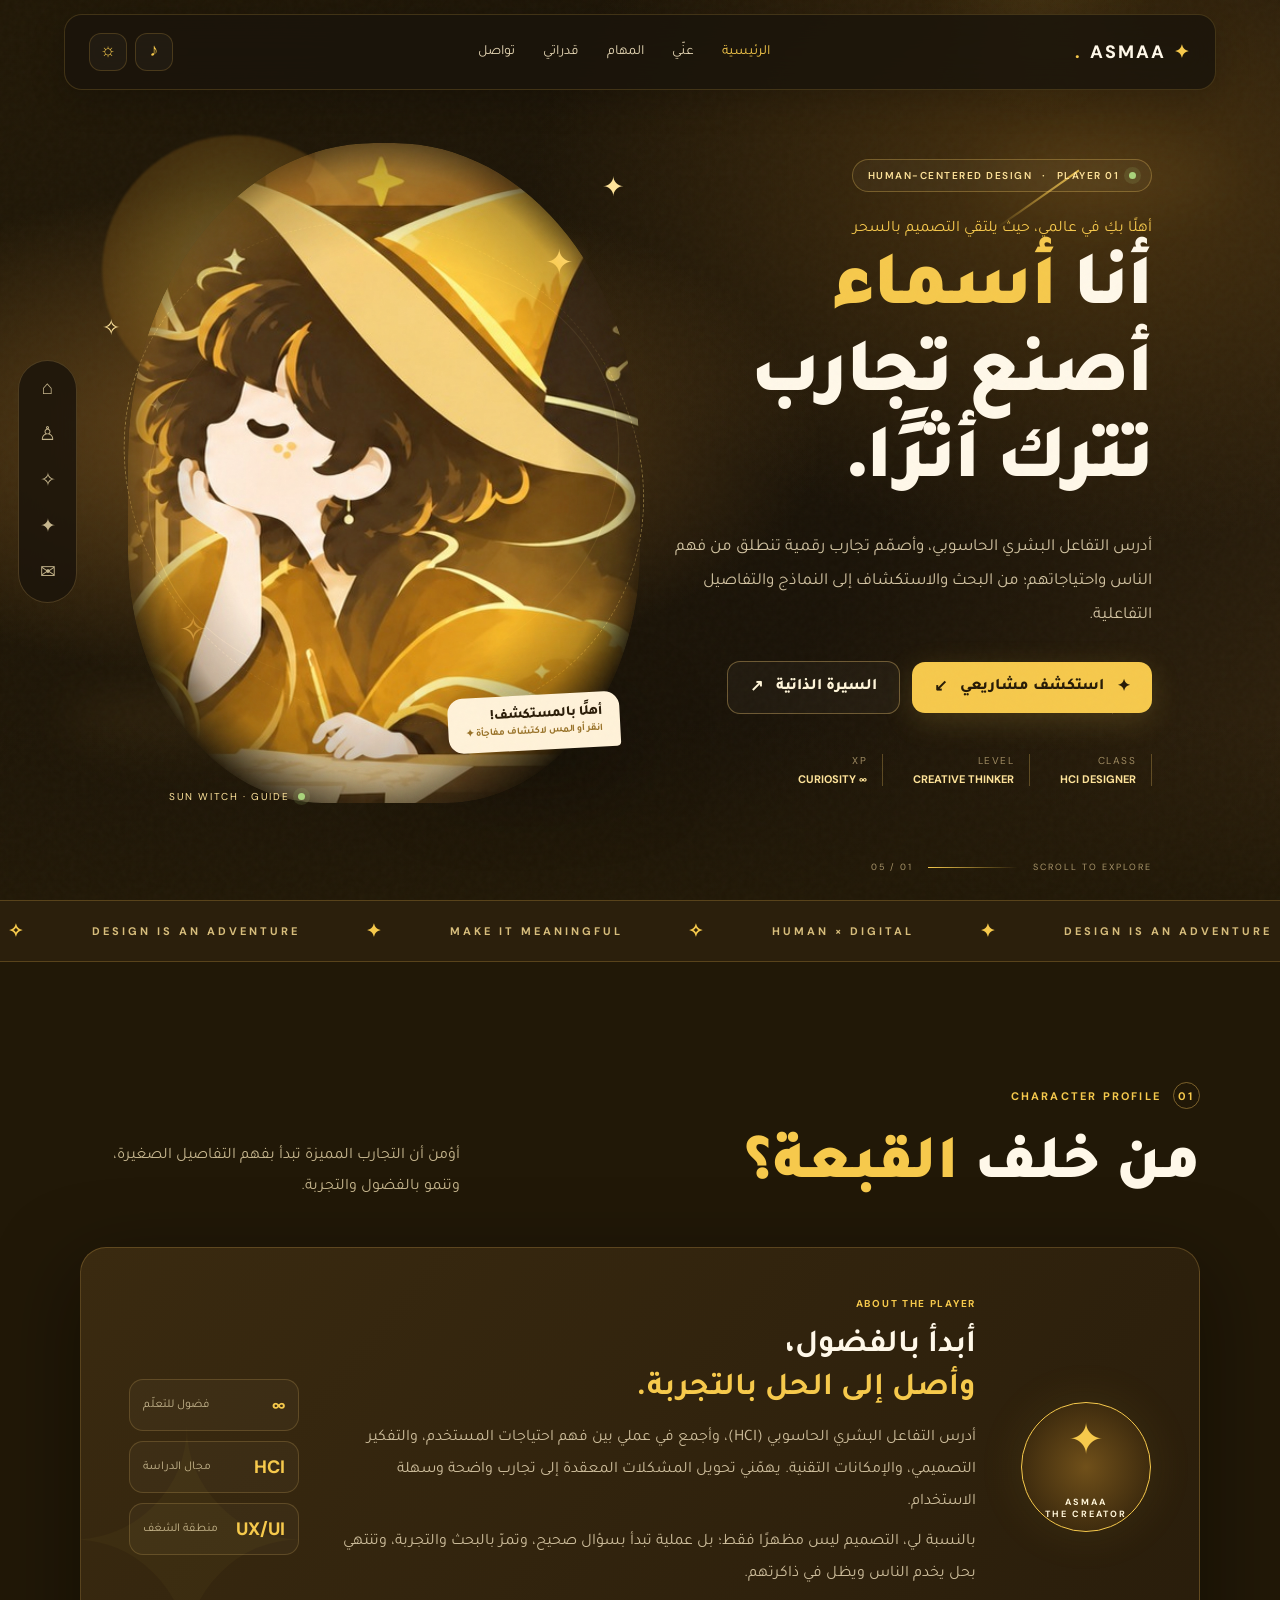
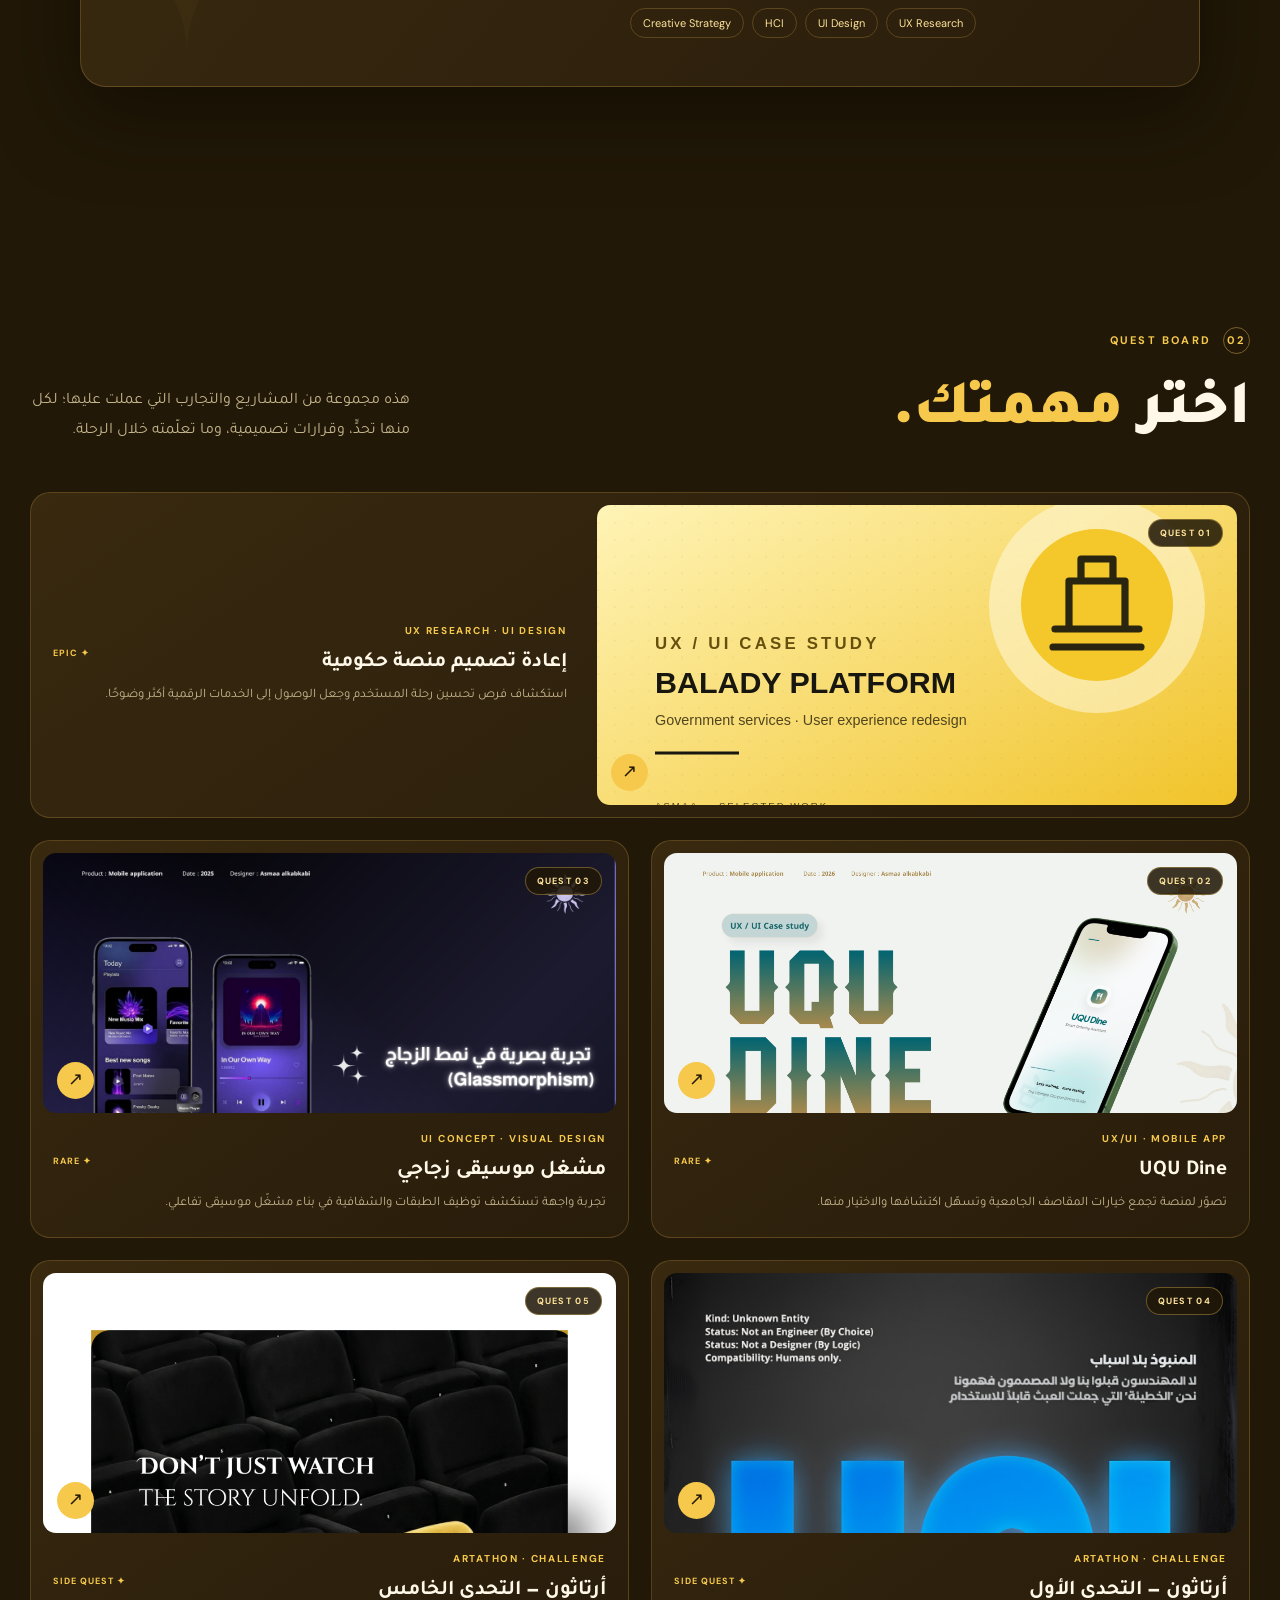
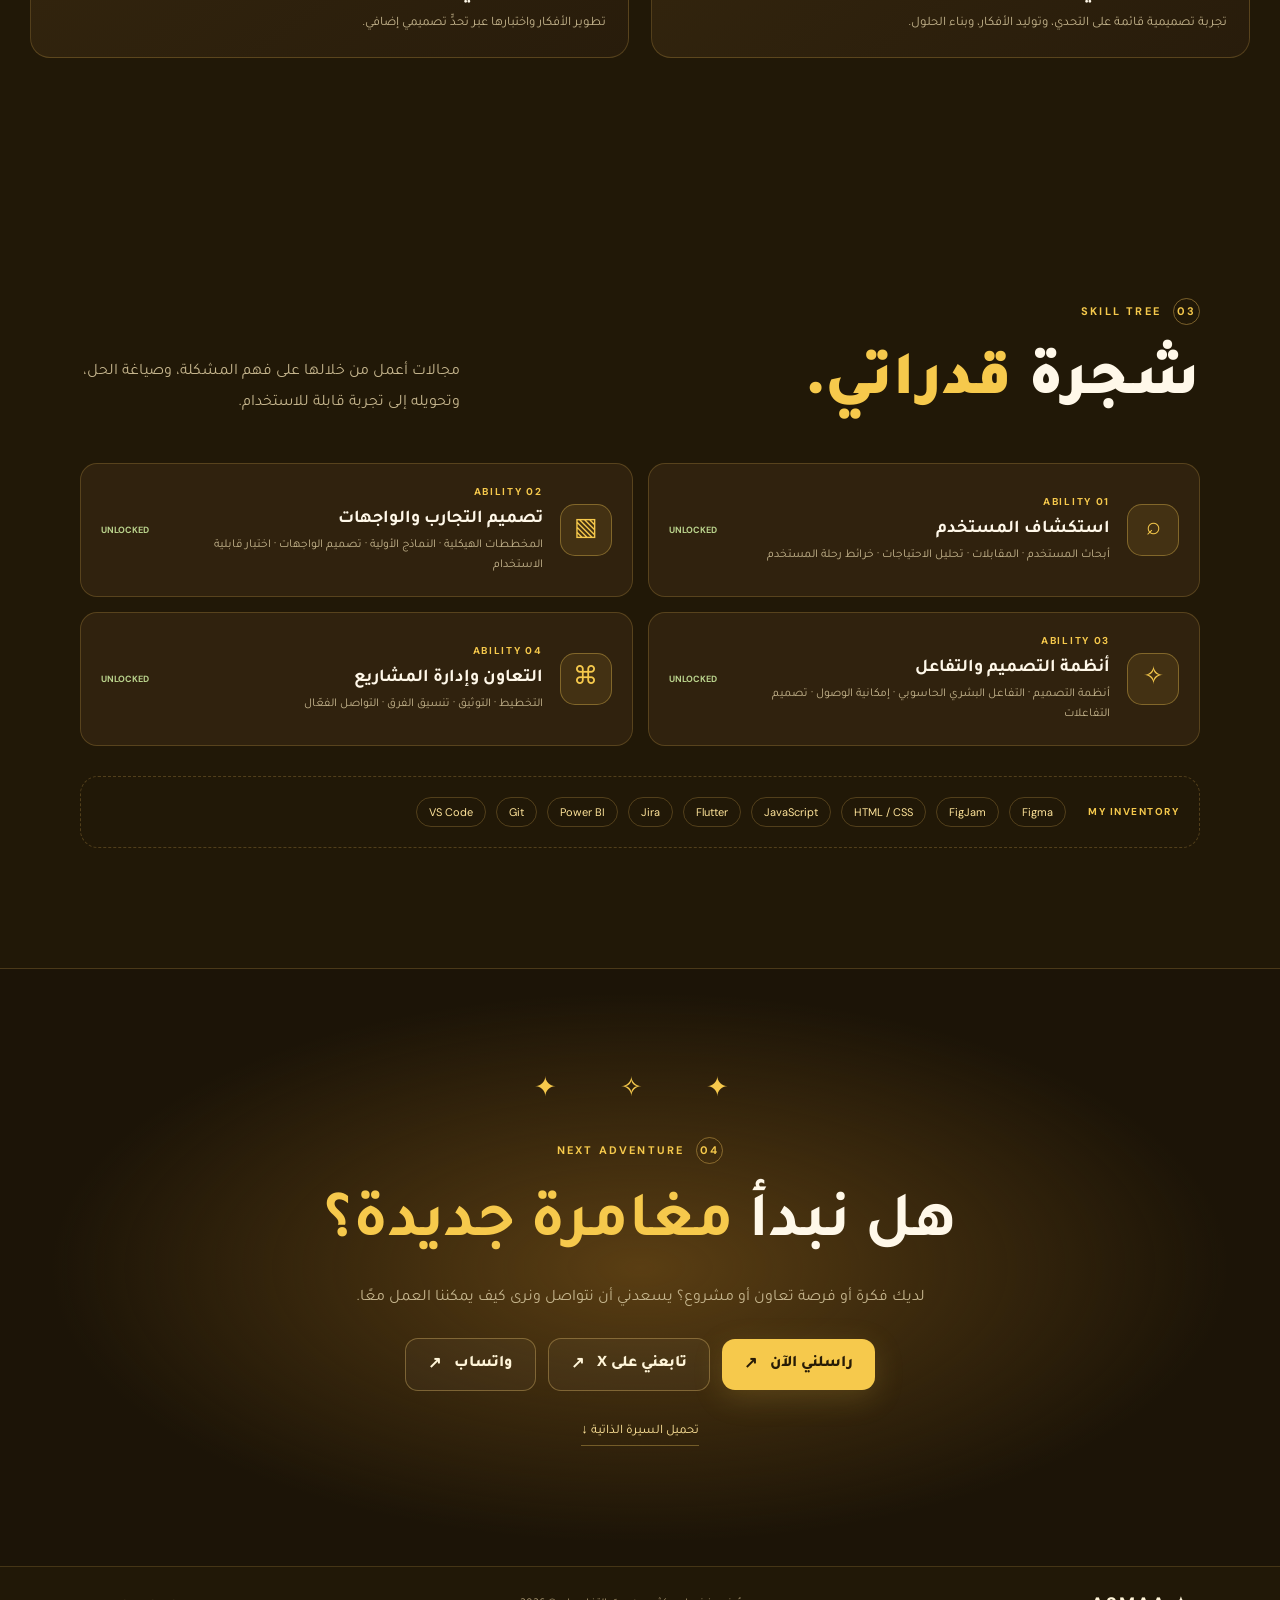
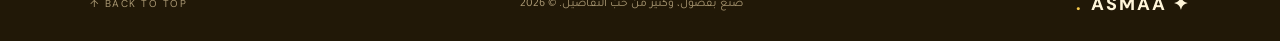
==== commit b5f60513: "Add files via upload" ====
--- a/index.html
+++ b/index.html
@@ -1,33 +1,33 @@
 <!doctype html>
 <html lang="ar" dir="rtl" data-theme="night">
 <head>
-<meta charset="utf-8"><meta name="viewport" content="width=device-width,initial-scale=1,viewport-fit=cover"><meta name="theme-color" content="#211807"><meta name="description" content="أسماء — مصممة تجربة المستخدم والتفاعل البشري الحاسوبي. اكتشف عالمي ومشاريعي. ">
+<meta charset="utf-8"><meta name="viewport" content="width=device-width,initial-scale=1,viewport-fit=cover"><meta name="theme-color" content="#211807"><meta name="description" content="أسماء — مصممة تجربة المستخدم والتفاعل البشري الحاسوبي. تعرّف على أعمال أسماء ومشاريعها في تصميم تجربة المستخدم والتفاعل. ">
 <title>ASMAA — The Golden Witch Quest</title>
 <link rel="preconnect" href="https://fonts.googleapis.com"><link rel="preconnect" href="https://fonts.gstatic.com" crossorigin><link href="https://fonts.googleapis.com/css2?family=DM+Sans:wght@400;500;600;700;800&family=Tajawal:wght@400;500;600;700;800;900&display=swap" rel="stylesheet">
 <link rel="stylesheet" href="Asmaa.css">
 </head>
 <body>
-<div class="loader" id="loader"><span class="loader-sigil">✦</span><b>ASMAA'S WORLD</b><small>Preparing your adventure…</small><i></i></div>
+<div class="loader" id="loader"><span class="loader-sigil">✦</span><b>ASMAA'S WORLD</b><small>نجهّز عالمك للاكتشاف…</small><i></i></div>
 <div class="grain"></div><div class="cursor-glow" aria-hidden="true"></div><div class="progress" id="progress"></div>
 <header class="topbar"><a class="brand" href="#home"><span class="brand-icon">✦</span> ASMAA<span class="dot">.</span></a><nav><a href="#home" class="active">الرئيسية</a><a href="#about">عنّي</a><a href="#quests">المهام</a><a href="#skills">قدراتي</a><a href="#contact">تواصل</a></nav><div class="top-actions"><button class="tiny-btn" id="soundBtn" aria-label="تشغيل أو إيقاف الأصوات">♫</button><button class="tiny-btn" id="themeBtn" aria-label="تغيير النمط">☼</button><button class="menu-btn" id="menuBtn" aria-label="فتح القائمة">☰</button></div></header>
 <aside class="quest-rail"><a href="#home" title="الرئيسية">⌂</a><a href="#about" title="عنّي">♙</a><a href="#quests" title="المهام">✧</a><a href="#skills" title="القدرات">✦</a><a href="#contact" title="تواصل">✉</a></aside>
 <main>
 <section class="hero" id="home"><div class="hero-sky"><span class="moon"></span><span class="star s1">✦</span><span class="star s2">✧</span><span class="star s3">✦</span><span class="comet"></span><div class="cloud cloud-a"></div><div class="cloud cloud-b"></div></div>
-<div class="hero-copy"><div class="quest-pill"><span class="pulse"></span> PLAYER 01 <b>·</b> HUMAN-CENTERED DESIGN</div><p class="eyebrow">مرحبًا بكِ في عالمي السحري</p><h1>أنا <em>أسماء</em><br>أصنع تجارب<br><span>تترك أثرًا.</span></h1><p class="hero-desc">مصممة تجربة مستخدم ومهتمة بالتفاعل البشري الحاسوبي. أبحث، أجرّب، وأحوّل الأفكار إلى تجارب رقمية لها معنى.</p><div class="hero-buttons"><a class="primary-btn" href="#quests"><span>✦</span> ابدأ المغامرة <i>↙</i></a><a class="ghost-btn" href="Asmaa_CV.pdf" target="_blank">ملف إنجازاتي <span>↗</span></a></div><div class="player-stats"><div><small>CLASS</small><b>HCI DESIGNER</b></div><div><small>LEVEL</small><b>CREATIVE THINKER</b></div><div><small>XP</small><b>∞ CURIOSITY</b></div></div></div>
-<div class="witch-stage" id="witchStage"><div class="magic-ring ring-one"></div><div class="magic-ring ring-two"></div><div class="floating-star fs-a">✦</div><div class="floating-star fs-b">✧</div><div class="floating-star fs-c">✦</div><div class="witch-frame"><img src="witch-hero.jpg" alt="ساحرة أسماء الذهبية" class="witch-img"><div class="witch-shimmer"></div></div><div class="speech" id="speech">أهلًا بالمستكشف!<span>اضغط عليّ ✦</span></div><div class="character-tag"><span class="online-dot"></span> SUN WITCH · GUIDE</div></div>
+<div class="hero-copy"><div class="quest-pill"><span class="pulse"></span> PLAYER 01 <b>·</b> HUMAN-CENTERED DESIGN</div><p class="eyebrow">أهلًا بكِ في عالمي، حيث يلتقي التصميم بالسحر</p><h1>أنا <em>أسماء</em><br>أصنع تجارب<br><span>تترك أثرًا.</span></h1><p class="hero-desc">أدرس التفاعل البشري الحاسوبي، وأصمّم تجارب رقمية تنطلق من فهم الناس واحتياجاتهم؛ من البحث والاستكشاف إلى النماذج والتفاصيل التفاعلية.</p><div class="hero-buttons"><a class="primary-btn" href="#quests"><span>✦</span> استكشف مشاريعي <i>↙</i></a><a class="ghost-btn" href="Asmaa_CV.pdf" target="_blank">السيرة الذاتية <span>↗</span></a></div><div class="player-stats"><div><small>CLASS</small><b>HCI DESIGNER</b></div><div><small>LEVEL</small><b>CREATIVE THINKER</b></div><div><small>XP</small><b>∞ CURIOSITY</b></div></div></div>
+<div class="witch-stage" id="witchStage"><div class="magic-ring ring-one"></div><div class="magic-ring ring-two"></div><div class="floating-star fs-a">✦</div><div class="floating-star fs-b">✧</div><div class="floating-star fs-c">✦</div><div class="witch-frame"><img src="witch-hero.jpg" alt="ساحرة أسماء الذهبية" class="witch-img"><div class="witch-shimmer"></div></div><div class="speech" id="speech">أهلًا بالمستكشف!<span>انقر أو المس لاكتشاف مفاجأة ✦</span></div><div class="character-tag"><span class="online-dot"></span> SUN WITCH · GUIDE</div></div>
 <div class="hero-bottom"><span>SCROLL TO EXPLORE</span><span class="scroll-line"></span><span>01 / 05</span></div></section>
 <section class="ticker"><div><span>DESIGN IS AN ADVENTURE</span><b>✦</b><span>HUMAN × DIGITAL</span><b>✧</b><span>MAKE IT MEANINGFUL</span><b>✦</b><span>DESIGN IS AN ADVENTURE</span><b>✧</b></div></section>
-<section class="section about" id="about"><div class="section-kicker"> <span>01</span> CHARACTER PROFILE</div><div class="section-head"><h2>من خلف <em>القبعة؟</em></h2><p>كل مغامرة عظيمة تبدأ بشخصية تؤمن أن التفاصيل الصغيرة تصنع فرقًا كبيرًا.</p></div><div class="profile-card"><div class="profile-seal">✦<small>ASMAA<br>THE CREATOR</small></div><div class="profile-copy"><span class="mini-label">ABOUT THE PLAYER</span><h3>فضولية بالفطرة،<br><em>ومصممة بالتجربة.</em></h3><p>أدرس التفاعل البشري الحاسوبي (HCI)، وأحب الجمع بين فهم الإنسان والتفكير الإبداعي والتقنية. أستمتع بتحويل المشكلات المعقدة إلى تجارب واضحة، جميلة، وسهلة الاستخدام.</p><p>أؤمن أن التصميم ليس مجرد شكل؛ بل رحلة تبدأ بسؤال جيد وتنتهي بتجربة يتذكرها الناس.</p><div class="profile-tags"><span>UX Research</span><span>UI Design</span><span>HCI</span><span>Creative Strategy</span></div></div><div class="profile-side"><div class="stat-box"><b>∞</b><span>فضول للتعلّم</span></div><div class="stat-box"><b>HCI</b><span>مجال الدراسة</span></div><div class="stat-box"><b>UX/UI</b><span>منطقة الشغف</span></div></div></div></section>
-<section class="section quests" id="quests"><div class="section-kicker"><span>02</span> QUEST BOARD</div><div class="section-head"><h2>اختر <em>مهمتك.</em></h2><p>كل مشروع حكاية، وكل حكاية فيها مشكلة تستحق حلًا.</p></div><div class="quest-grid">
-<a class="quest-card featured" href="project.html?id=balady"><div class="quest-art"><img src="balady.png.svg" alt="مشروع منصة بلدي"><span class="quest-number">QUEST 01</span><span class="open-icon">↗</span></div><div class="quest-info"><div><small>UX RESEARCH · UI DESIGN</small><h3>إعادة تصميم منصة حكومية</h3></div><span class="difficulty">✦ EPIC</span></div><p>مهمة لفهم رحلة المستخدم وتبسيط الخدمات الرقمية.</p></a>
-<a class="quest-card" href="project.html?id=uqu-dine"><div class="quest-art"><img src="UQU-DINE.png" alt="UQU Dine"><span class="quest-number">QUEST 02</span><span class="open-icon">↗</span></div><div class="quest-info"><div><small>UX/UI · MOBILE APP</small><h3>UQU Dine</h3></div><span class="difficulty">✦ RARE</span></div><p>تجربة موحدة لاكتشاف خيارات الطعام الجامعية.</p></a>
-<a class="quest-card" href="project.html?id=glassmorphism"><div class="quest-art"><img src="Glassmorphis.png" alt="Glassmorphism"><span class="quest-number">QUEST 03</span><span class="open-icon">↗</span></div><div class="quest-info"><div><small>UI CONCEPT · VISUAL DESIGN</small><h3>مشغل موسيقى زجاجي</h3></div><span class="difficulty">✦ RARE</span></div><p>استكشاف بصري للطبقات والشفافية والتفاعل.</p></a>
-<a class="quest-card" href="project.html?id=artathon-1"><div class="quest-art"><img src="ch1.png" alt="أرتاثون"><span class="quest-number">QUEST 04</span><span class="open-icon">↗</span></div><div class="quest-info"><div><small>ARTATHON · CHALLENGE</small><h3>أرتاثون — التحدي الأول</h3></div><span class="difficulty">✦ SIDE QUEST</span></div><p>تحدٍ إبداعي لصناعة أفكار وتجارب جديدة.</p></a>
-<a class="quest-card" href="project.html?id=artathon-5"><div class="quest-art"><img src="ch5.png" alt="أرتاثون الخامس"><span class="quest-number">QUEST 05</span><span class="open-icon">↗</span></div><div class="quest-info"><div><small>ARTATHON · CHALLENGE</small><h3>أرتاثون — التحدي الخامس</h3></div><span class="difficulty">✦ SIDE QUEST</span></div><p>مواصلة التجربة وتطوير الحلول من خلال التحديات.</p></a>
+<section class="section about" id="about"><div class="section-kicker"> <span>01</span> CHARACTER PROFILE</div><div class="section-head"><h2>من خلف <em>القبعة؟</em></h2><p>أؤمن أن التجارب المميزة تبدأ بفهم التفاصيل الصغيرة، وتنمو بالفضول والتجربة.</p></div><div class="profile-card"><div class="profile-seal">✦<small>ASMAA<br>THE CREATOR</small></div><div class="profile-copy"><span class="mini-label">ABOUT THE PLAYER</span><h3>أبدأ بالفضول،<br><em>وأصل إلى الحل بالتجربة.</em></h3><p>أدرس التفاعل البشري الحاسوبي (HCI)، وأجمع في عملي بين فهم احتياجات المستخدم، والتفكير التصميمي، والإمكانات التقنية. يهمّني تحويل المشكلات المعقدة إلى تجارب واضحة وسهلة الاستخدام.</p><p>بالنسبة لي، التصميم ليس مظهرًا فقط؛ بل عملية تبدأ بسؤال صحيح، وتمرّ بالبحث والتجربة، وتنتهي بحل يخدم الناس ويظل في ذاكرتهم.</p><div class="profile-tags"><span>UX Research</span><span>UI Design</span><span>HCI</span><span>Creative Strategy</span></div></div><div class="profile-side"><div class="stat-box"><b>∞</b><span>فضول للتعلّم</span></div><div class="stat-box"><b>HCI</b><span>مجال الدراسة</span></div><div class="stat-box"><b>UX/UI</b><span>منطقة الشغف</span></div></div></div></section>
+<section class="section quests" id="quests"><div class="section-kicker"><span>02</span> QUEST BOARD</div><div class="section-head"><h2>اختر <em>مهمتك.</em></h2><p>هذه مجموعة من المشاريع والتجارب التي عملت عليها؛ لكل منها تحدٍّ، وقرارات تصميمية، وما تعلّمته خلال الرحلة.</p></div><div class="quest-grid">
+<a class="quest-card featured" href="project.html?id=balady"><div class="quest-art"><img src="balady.png.svg" alt="مشروع منصة بلدي"><span class="quest-number">QUEST 01</span><span class="open-icon">↗</span></div><div class="quest-info"><div><small>UX RESEARCH · UI DESIGN</small><h3>إعادة تصميم منصة حكومية</h3></div><span class="difficulty">✦ EPIC</span></div><p>استكشاف فرص تحسين رحلة المستخدم وجعل الوصول إلى الخدمات الرقمية أكثر وضوحًا.</p></a>
+<a class="quest-card" href="project.html?id=uqu-dine"><div class="quest-art"><img src="UQU-DINE.png" alt="UQU Dine"><span class="quest-number">QUEST 02</span><span class="open-icon">↗</span></div><div class="quest-info"><div><small>UX/UI · MOBILE APP</small><h3>UQU Dine</h3></div><span class="difficulty">✦ RARE</span></div><p>تصوّر لمنصة تجمع خيارات المقاصف الجامعية وتسهّل اكتشافها والاختيار منها.</p></a>
+<a class="quest-card" href="project.html?id=glassmorphism"><div class="quest-art"><img src="Glassmorphis.png" alt="Glassmorphism"><span class="quest-number">QUEST 03</span><span class="open-icon">↗</span></div><div class="quest-info"><div><small>UI CONCEPT · VISUAL DESIGN</small><h3>مشغل موسيقى زجاجي</h3></div><span class="difficulty">✦ RARE</span></div><p>تجربة واجهة تستكشف توظيف الطبقات والشفافية في بناء مشغّل موسيقى تفاعلي.</p></a>
+<a class="quest-card" href="project.html?id=artathon-1"><div class="quest-art"><img src="ch1.png" alt="أرتاثون"><span class="quest-number">QUEST 04</span><span class="open-icon">↗</span></div><div class="quest-info"><div><small>ARTATHON · CHALLENGE</small><h3>أرتاثون — التحدي الأول</h3></div><span class="difficulty">✦ SIDE QUEST</span></div><p>تجربة تصميمية قائمة على التحدي، وتوليد الأفكار، وبناء الحلول.</p></a>
+<a class="quest-card" href="project.html?id=artathon-5"><div class="quest-art"><img src="ch5.png" alt="أرتاثون الخامس"><span class="quest-number">QUEST 05</span><span class="open-icon">↗</span></div><div class="quest-info"><div><small>ARTATHON · CHALLENGE</small><h3>أرتاثون — التحدي الخامس</h3></div><span class="difficulty">✦ SIDE QUEST</span></div><p>تطوير الأفكار واختبارها عبر تحدٍّ تصميمي إضافي.</p></a>
 </div></section>
-<section class="section abilities" id="skills"><div class="section-kicker"><span>03</span> SKILL TREE</div><div class="section-head"><h2>شجرة <em>قدراتي.</em></h2><p>المهارات التي أستخدمها لتحويل الفكرة إلى تجربة قابلة للحياة.</p></div><div class="skill-tree"><article><span class="ability-icon">⌕</span><div><small>ABILITY 01</small><h3>استكشاف المستخدم</h3><p>بحث المستخدم · المقابلات · تحليل الاحتياجات · خرائط الرحلة</p></div><b>UNLOCKED</b></article><article><span class="ability-icon">▧</span><div><small>ABILITY 02</small><h3>تصميم التجارب والواجهات</h3><p>Wireframes · Prototyping · UI Design · Usability</p></div><b>UNLOCKED</b></article><article><span class="ability-icon">✧</span><div><small>ABILITY 03</small><h3>أنظمة التصميم والتفاعل</h3><p>Design Systems · HCI · Accessibility · Interaction Design</p></div><b>UNLOCKED</b></article><article><span class="ability-icon">⌘</span><div><small>ABILITY 04</small><h3>التعاون وإدارة المشاريع</h3><p>التخطيط · التوثيق · إدارة الفرق · التواصل</p></div><b>UNLOCKED</b></article></div><div class="tools-panel"><span>MY INVENTORY</span><div>Figma</div><div>FigJam</div><div>HTML / CSS</div><div>JavaScript</div><div>Flutter</div><div>Jira</div><div>Power BI</div><div>Git</div><div>VS Code</div></div></section>
-<section class="contact-section" id="contact"><div class="contact-stars">✦　✧　✦</div><div class="section-kicker"><span>04</span> NEXT ADVENTURE</div><h2>هل نبدأ <em>مغامرة جديدة؟</em></h2><p>عندك فكرة، فرصة، أو مشروع؟ يسعدني نكتشف الاحتمالات معًا.</p><div class="contact-actions"><a class="primary-btn" href="mailto:asmaawork57@outlook.sa">راسلني الآن <span>↗</span></a><a class="ghost-btn" href="https://x.com/as_57ma?s=21" target="_blank" rel="noreferrer">تابعني على X <span>↗</span></a><a class="ghost-btn" href="https://wa.me/966538019130" target="_blank" rel="noreferrer">واتساب <span>↗</span></a></div><a class="cv-link" href="Asmaa_CV.pdf" target="_blank">تحميل السيرة الذاتية ↓</a></section>
-</main><footer><a class="brand" href="#home">✦ ASMAA<span class="dot">.</span></a><span>صُنع بفضول وسحر قليل. © 2026</span><a href="#home">BACK TO TOP ↑</a></footer>
+<section class="section abilities" id="skills"><div class="section-kicker"><span>03</span> SKILL TREE</div><div class="section-head"><h2>شجرة <em>قدراتي.</em></h2><p>مجالات أعمل من خلالها على فهم المشكلة، وصياغة الحل، وتحويله إلى تجربة قابلة للاستخدام.</p></div><div class="skill-tree"><article><span class="ability-icon">⌕</span><div><small>ABILITY 01</small><h3>استكشاف المستخدم</h3><p>أبحاث المستخدم · المقابلات · تحليل الاحتياجات · خرائط رحلة المستخدم</p></div><b>UNLOCKED</b></article><article><span class="ability-icon">▧</span><div><small>ABILITY 02</small><h3>تصميم التجارب والواجهات</h3><p>المخططات الهيكلية · النماذج الأولية · تصميم الواجهات · اختبار قابلية الاستخدام</p></div><b>UNLOCKED</b></article><article><span class="ability-icon">✧</span><div><small>ABILITY 03</small><h3>أنظمة التصميم والتفاعل</h3><p>أنظمة التصميم · التفاعل البشري الحاسوبي · إمكانية الوصول · تصميم التفاعلات</p></div><b>UNLOCKED</b></article><article><span class="ability-icon">⌘</span><div><small>ABILITY 04</small><h3>التعاون وإدارة المشاريع</h3><p>التخطيط · التوثيق · تنسيق الفرق · التواصل الفعّال</p></div><b>UNLOCKED</b></article></div><div class="tools-panel"><span>MY INVENTORY</span><div>Figma</div><div>FigJam</div><div>HTML / CSS</div><div>JavaScript</div><div>Flutter</div><div>Jira</div><div>Power BI</div><div>Git</div><div>VS Code</div></div></section>
+<section class="contact-section" id="contact"><div class="contact-stars">✦　✧　✦</div><div class="section-kicker"><span>04</span> NEXT ADVENTURE</div><h2>هل نبدأ <em>مغامرة جديدة؟</em></h2><p>لديك فكرة أو فرصة تعاون أو مشروع؟ يسعدني أن نتواصل ونرى كيف يمكننا العمل معًا.</p><div class="contact-actions"><a class="primary-btn" href="mailto:asmaawork57@outlook.sa">راسلني الآن <span>↗</span></a><a class="ghost-btn" href="https://x.com/as_57ma?s=21" target="_blank" rel="noreferrer">تابعني على X <span>↗</span></a><a class="ghost-btn" href="https://wa.me/966538019130" target="_blank" rel="noreferrer">واتساب <span>↗</span></a></div><a class="cv-link" href="Asmaa_CV.pdf" target="_blank">تحميل السيرة الذاتية ↓</a></section>
+</main><footer><a class="brand" href="#home">✦ ASMAA<span class="dot">.</span></a><span>صُنع بفضول، وكثير من حبّ التفاصيل. © 2026</span><a href="#home">BACK TO TOP ↑</a></footer>
 <div class="toast" id="toast">+ 10 XP <span>✨</span></div>
 <script src="Asmaa.js"></script>
 </body></html>
--- a/Asmaa.css
+++ b/Asmaa.css
@@ -3,3 +3,21 @@
 @media(max-width:900px){.hero{padding:130px 7% 80px;grid-template-columns:1fr 1fr}.witch-stage{height:570px}.hero h1{font-size:clamp(48px,7vw,70px)}.topbar{left:3%;right:3%}.topbar nav{gap:15px}.profile-card{grid-template-columns:100px 1fr}.profile-seal{width:95px;height:95px}.profile-side{grid-column:1/-1;grid-template-columns:repeat(3,1fr)}}
 @media(max-width:650px){html{scroll-padding-top:80px}.topbar{top:8px;height:60px;padding:0 13px;border-radius:15px}.brand{font-size:15px}.topbar nav{display:none;position:absolute;top:67px;left:0;right:0;padding:16px;background:#211807f5;border:1px solid #a7833c55;border-radius:15px;flex-direction:column;gap:15px}.topbar nav.open{display:flex}[data-theme="day"] .topbar nav{background:#fff9eb}.menu-btn{display:block}.quest-rail{display:none}.hero{height:auto;min-height:0;max-height:none;padding:105px 22px 65px;display:flex;flex-direction:column;align-items:stretch;gap:8px}.hero-copy{order:1}.quest-pill{font-size:8px}.eyebrow{font-size:14px;margin-top:20px}.hero h1{font-size:clamp(46px,13vw,65px);letter-spacing:-1px}.hero-desc{font-size:15px;line-height:1.9;margin:15px 0 22px}.hero-buttons{gap:9px}.primary-btn,.ghost-btn{padding:12px 15px;font-size:13px}.player-stats{gap:13px;margin-top:25px}.player-stats div{padding-right:9px}.player-stats b{font-size:9px}.player-stats small{font-size:8px}.witch-stage{order:2;height:390px;margin:8px -15px 0}.witch-frame{width:100%;height:100%;mask-image:radial-gradient(ellipse at center,#000 48%,#000b 67%,transparent 82%)}.speech{bottom:5%;right:2%;font-size:12px}.character-tag{bottom:2%;left:5%;font-size:8px}.hero-bottom{bottom:18px;left:22px;right:22px;font-size:8px}.moon{width:180px;height:180px;top:38%;left:-12%}.section{padding:78px 20px}.section-head{display:block;margin:18px 0 28px}.section-head h2{font-size:42px}.section-head p{margin-top:13px;font-size:14px}.profile-card{padding:25px 20px;grid-template-columns:1fr;gap:20px}.profile-seal{width:90px;height:90px}.profile-copy h3{font-size:27px}.profile-copy p{font-size:14px}.profile-side{grid-template-columns:repeat(3,1fr)}.stat-box{display:flex;flex-direction:column;gap:6px;padding:10px}.stat-box span{font-size:10px}.quest-grid{grid-template-columns:1fr;gap:15px}.quest-card.featured{grid-column:auto;display:block}.quest-card.featured .quest-art{height:230px}.quest-art{height:220px}.quest-info h3{font-size:18px}.skill-tree{grid-template-columns:1fr}.skill-tree article{padding:15px;gap:12px}.skill-tree h3{font-size:16px}.skill-tree article>b{font-size:8px}.ability-icon{width:45px;height:45px;flex-basis:45px}.tools-panel{gap:7px}.tools-panel>span{width:100%;margin:0 0 5px}.contact-section{padding:75px 20px 85px}.contact-section h2{font-size:40px}.contact-section>p{line-height:1.8;font-size:14px}.contact-actions{gap:8px}footer{padding:20px;gap:15px;flex-wrap:wrap;font-size:10px}footer .brand{font-size:14px}.cursor-glow{display:none}}
 @media(prefers-reduced-motion:reduce){*,*::before,*::after{scroll-behavior:auto!important;animation-duration:.01ms!important;animation-iteration-count:1!important;transition-duration:.01ms!important}}
+
+/* Enchanted interaction layer */
+button,a,.quest-card,.skill-tree article,.tools-panel div{ -webkit-tap-highlight-color:transparent }
+.tiny-btn{transition:transform .25s,background .25s,box-shadow .25s}.tiny-btn:hover{transform:translateY(-2px) rotate(-8deg);box-shadow:0 0 22px #f6c94c35}
+.witch-stage{touch-action:manipulation;outline:none}.witch-stage:focus-visible{filter:drop-shadow(0 0 18px #f6c94c99)}
+.magic-particle{position:fixed;z-index:95;pointer-events:none;font-style:normal;color:var(--gold2);font-size:clamp(14px,2vw,25px);text-shadow:0 0 15px var(--gold);animation:particle-pop .9s cubic-bezier(.15,.75,.25,1) forwards}
+.cursor-spark{position:fixed;z-index:19;pointer-events:none;width:5px;height:5px;border-radius:50%;background:var(--gold2);box-shadow:0 0 12px 3px #f6c94c88;animation:cursor-fade .52s ease-out forwards}
+.floating-rune{position:fixed;z-index:88;left:50%;top:45%;pointer-events:none;font-size:clamp(90px,20vw,190px);color:var(--gold);text-shadow:0 0 35px #f6c94c99;transform:translate(-50%,-50%);animation:rune-appear 1.9s ease forwards}
+.spell-flash:after{content:"";position:fixed;inset:0;z-index:85;pointer-events:none;background:radial-gradient(circle at 50% 45%,#ffe59b55,transparent 55%);animation:flash-away .65s ease-out forwards}
+.golden-hour{filter:saturate(1.2)}.golden-hour .hero{box-shadow:inset 0 0 150px #f6c94c25}.golden-hour .witch-img{filter:drop-shadow(0 0 28px #ffd65d99)}
+.toast{min-width:145px;text-align:center}.toast span{font-family:var(--font);font-weight:600;margin-inline-start:7px}
+@keyframes particle-pop{0%{opacity:0;transform:translate(-50%,-50%) scale(.3)}15%{opacity:1}100%{opacity:0;transform:translate(calc(-50% + var(--dx)),calc(-50% + var(--dy))) rotate(130deg) scale(.15)}}
+@keyframes cursor-fade{0%{opacity:.95;transform:scale(1)}100%{opacity:0;transform:scale(.1) translateY(12px)}}
+@keyframes rune-appear{0%{opacity:0;transform:translate(-50%,-50%) scale(.1) rotate(-35deg)}25%{opacity:1;transform:translate(-50%,-50%) scale(1.15) rotate(12deg)}75%{opacity:.9}100%{opacity:0;transform:translate(-50%,-70%) scale(.65) rotate(55deg)}}
+@keyframes flash-away{0%{opacity:1}100%{opacity:0}}
+[data-theme="day"] .magic-particle,[data-theme="day"] .cursor-spark{color:#b9820a}
+@media(max-width:650px){.magic-particle{font-size:19px}.cursor-spark{display:none}.floating-rune{top:42%}}
+@media(prefers-reduced-motion:reduce){.magic-particle,.cursor-spark,.floating-rune{display:none!important}}
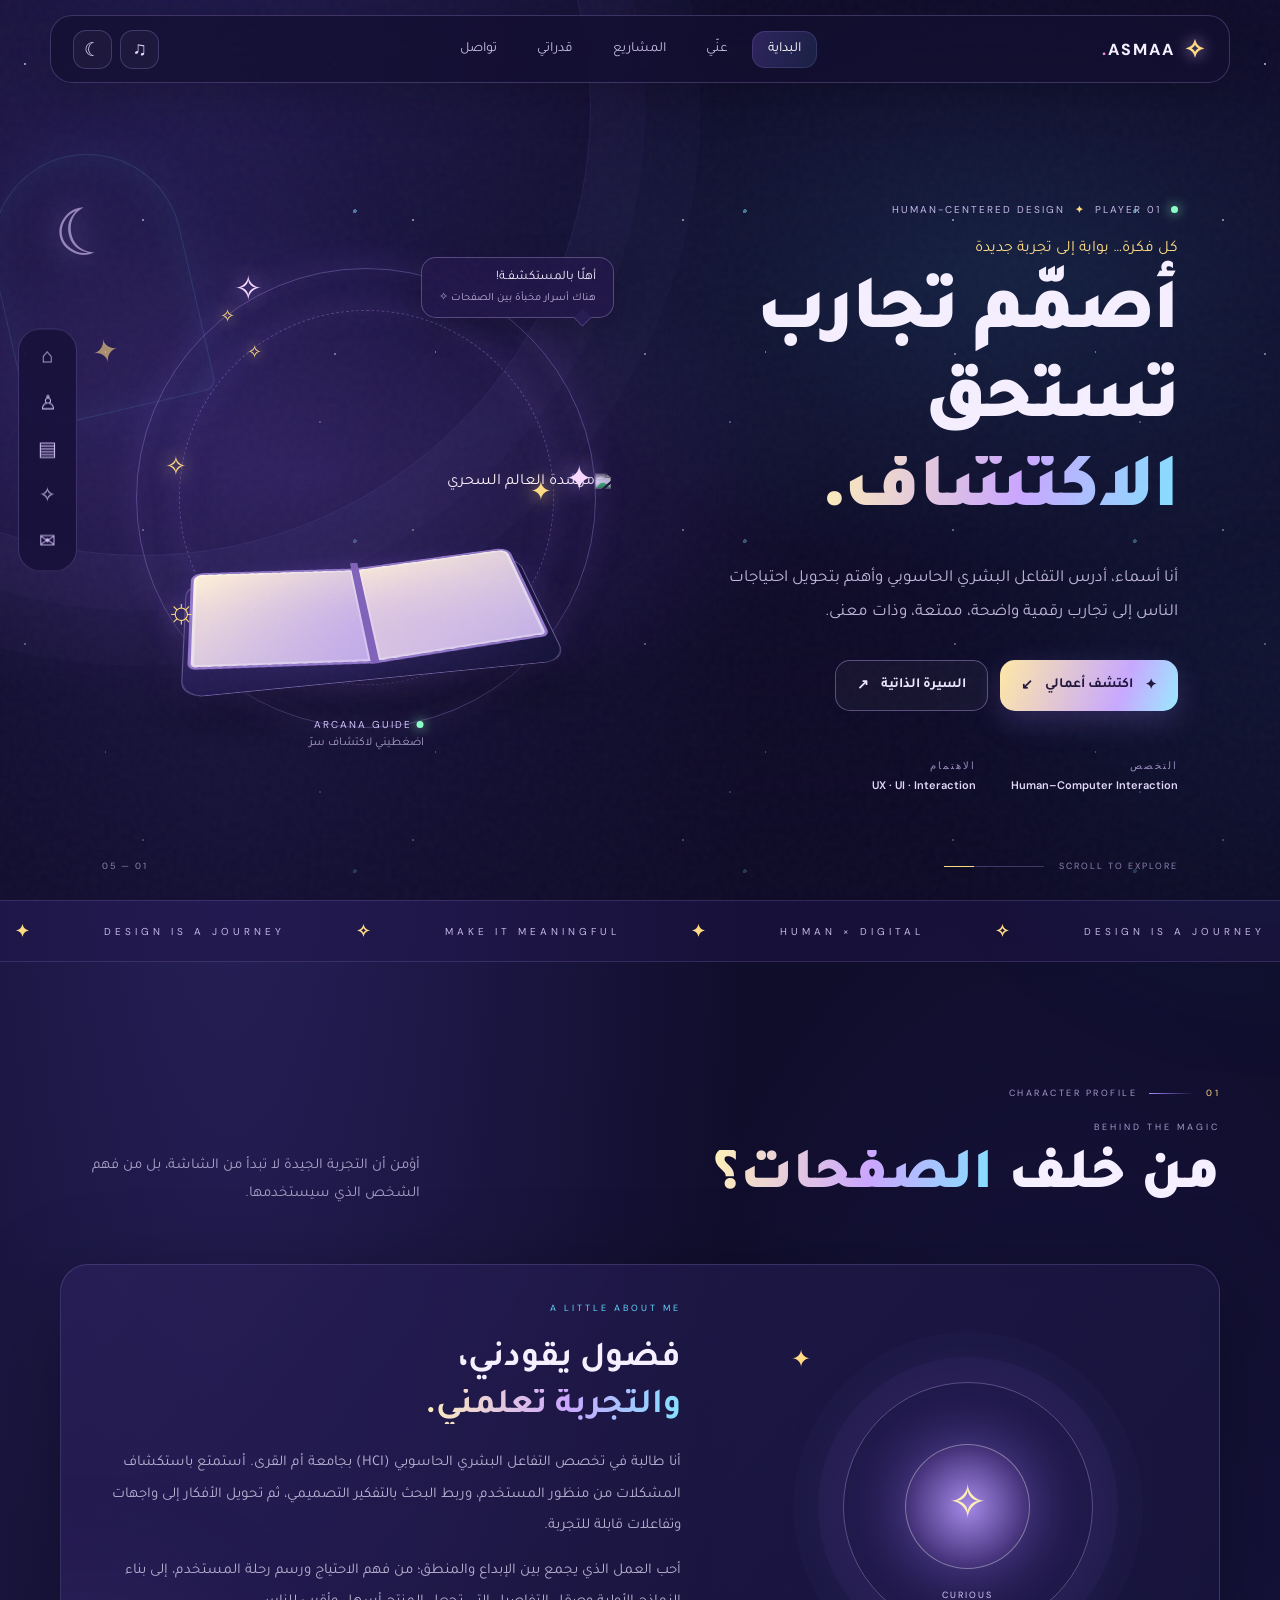
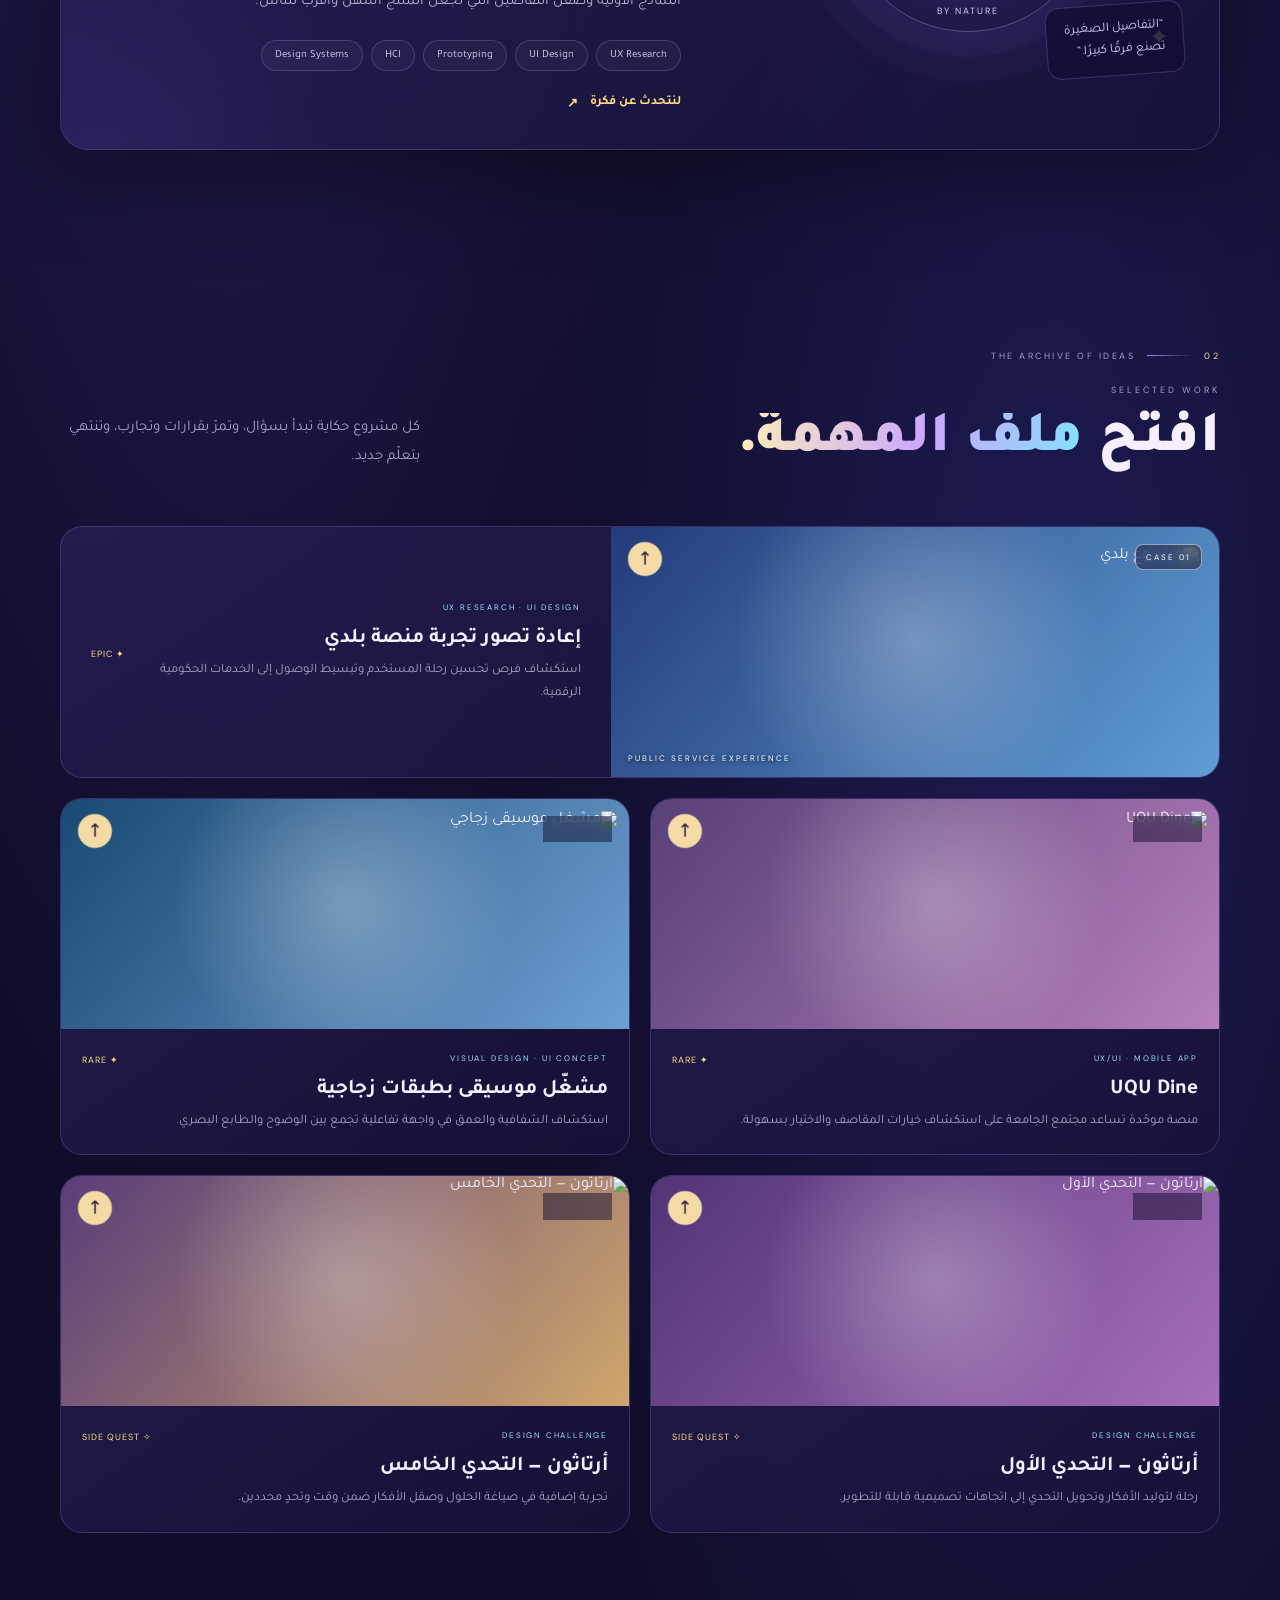
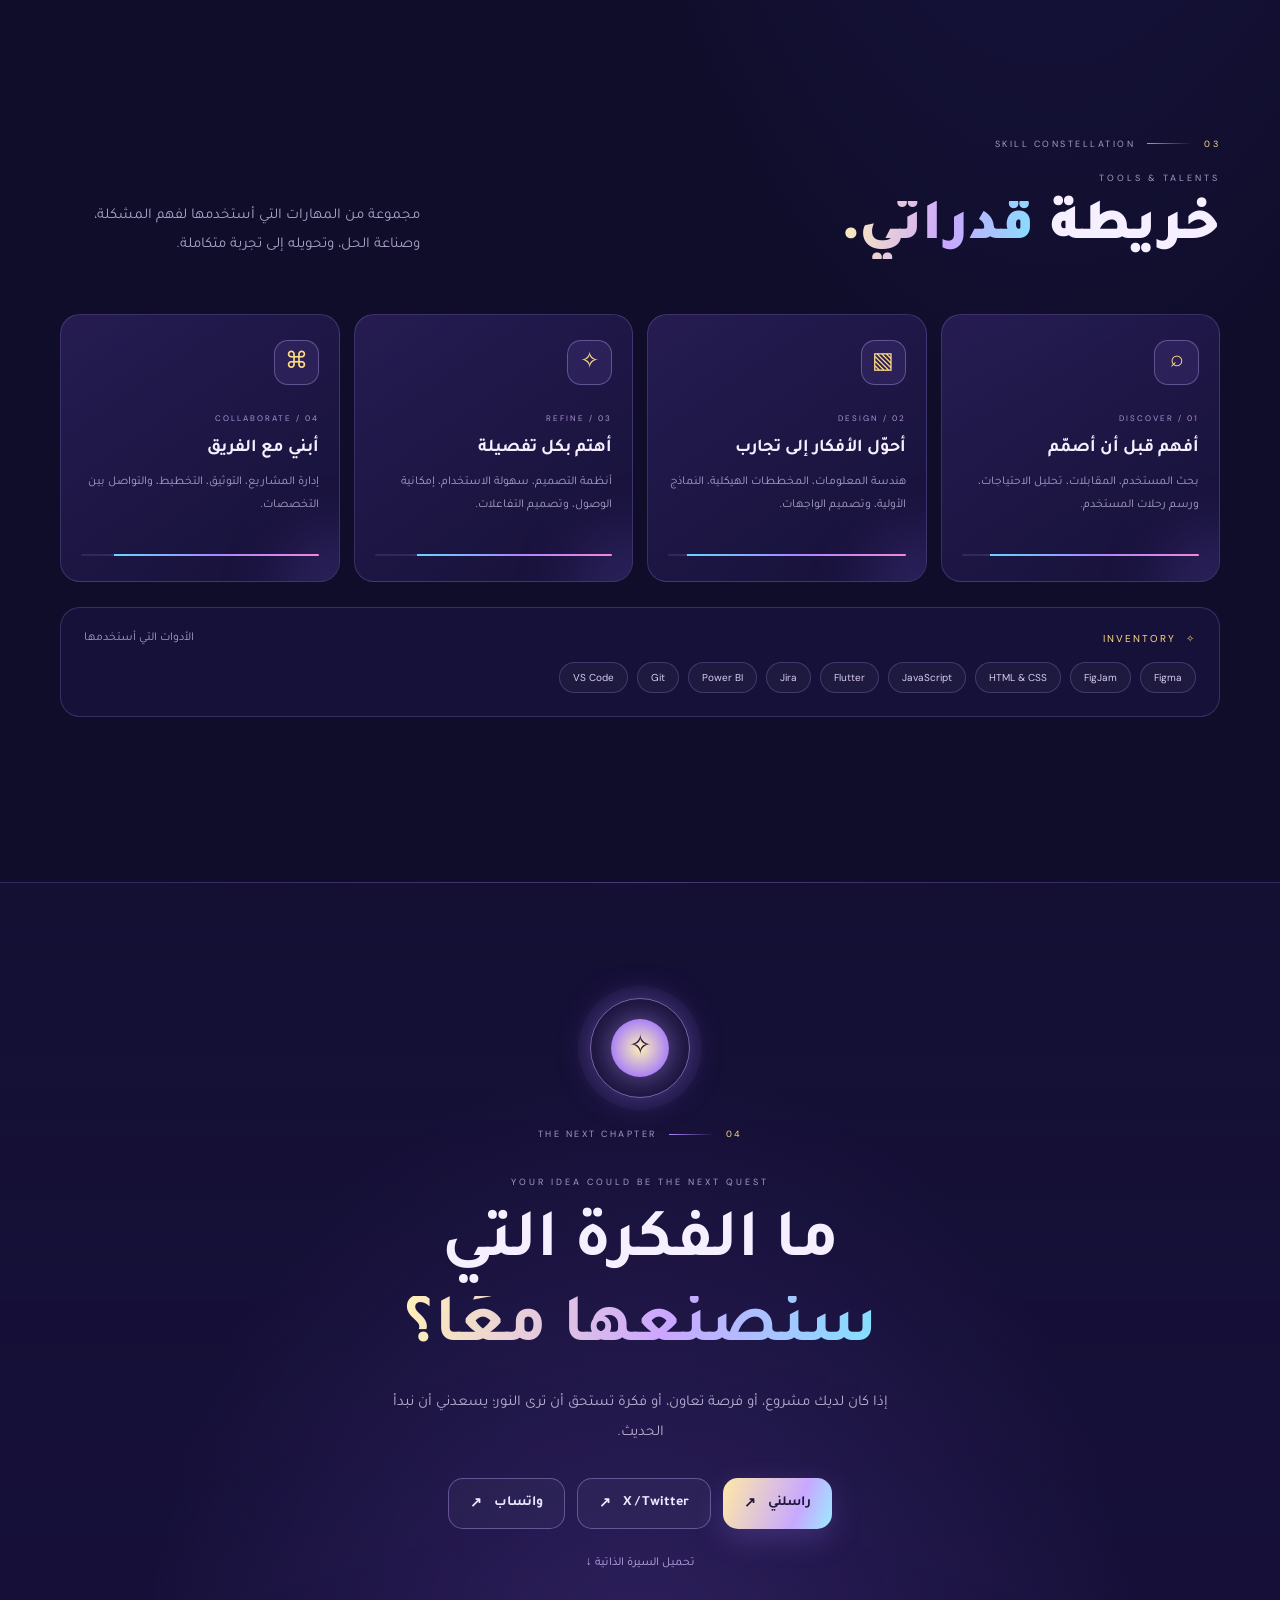
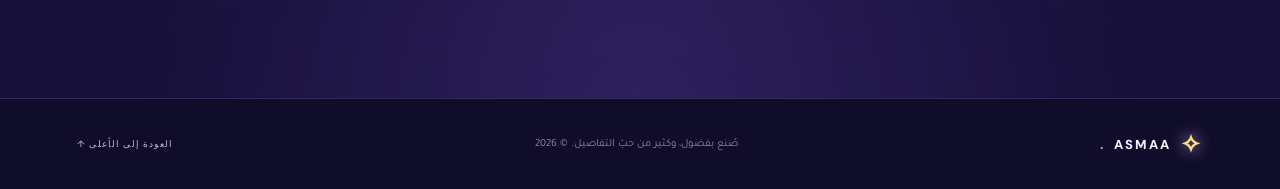
==== commit 0a2408e7: "Add files via upload" ====
--- a/index.html
+++ b/index.html
@@ -1,33 +1,33 @@
 <!doctype html>
-<html lang="ar" dir="rtl" data-theme="night">
+<html lang="ar" dir="rtl" data-theme="arcana">
 <head>
-<meta charset="utf-8"><meta name="viewport" content="width=device-width,initial-scale=1,viewport-fit=cover"><meta name="theme-color" content="#211807"><meta name="description" content="أسماء — مصممة تجربة المستخدم والتفاعل البشري الحاسوبي. تعرّف على أعمال أسماء ومشاريعها في تصميم تجربة المستخدم والتفاعل. ">
-<title>ASMAA — The Golden Witch Quest</title>
+<meta charset="utf-8"><meta name="viewport" content="width=device-width,initial-scale=1,viewport-fit=cover"><meta name="theme-color" content="#100d2b"><meta name="description" content="أسماء — مصممة تجربة المستخدم والتفاعل البشري الحاسوبي. عالم من الأفكار والتجارب الرقمية." />
+<title>ASMAA — Arcana of Experiences</title>
 <link rel="preconnect" href="https://fonts.googleapis.com"><link rel="preconnect" href="https://fonts.gstatic.com" crossorigin><link href="https://fonts.googleapis.com/css2?family=DM+Sans:wght@400;500;600;700;800&family=Tajawal:wght@400;500;600;700;800;900&display=swap" rel="stylesheet">
-<link rel="stylesheet" href="Asmaa.css">
+<link rel="stylesheet" href="styles.css">
 </head>
 <body>
-<div class="loader" id="loader"><span class="loader-sigil">✦</span><b>ASMAA'S WORLD</b><small>نجهّز عالمك للاكتشاف…</small><i></i></div>
-<div class="grain"></div><div class="cursor-glow" aria-hidden="true"></div><div class="progress" id="progress"></div>
-<header class="topbar"><a class="brand" href="#home"><span class="brand-icon">✦</span> ASMAA<span class="dot">.</span></a><nav><a href="#home" class="active">الرئيسية</a><a href="#about">عنّي</a><a href="#quests">المهام</a><a href="#skills">قدراتي</a><a href="#contact">تواصل</a></nav><div class="top-actions"><button class="tiny-btn" id="soundBtn" aria-label="تشغيل أو إيقاف الأصوات">♫</button><button class="tiny-btn" id="themeBtn" aria-label="تغيير النمط">☼</button><button class="menu-btn" id="menuBtn" aria-label="فتح القائمة">☰</button></div></header>
-<aside class="quest-rail"><a href="#home" title="الرئيسية">⌂</a><a href="#about" title="عنّي">♙</a><a href="#quests" title="المهام">✧</a><a href="#skills" title="القدرات">✦</a><a href="#contact" title="تواصل">✉</a></aside>
+<div class="intro" id="intro"><div class="intro-mark">✧</div><strong>ASMAA'S ARCANA</strong><span>نفتح صفحات العالم السحري…</span><div class="intro-bar"><i></i></div></div>
+<div class="ambient ambient-a"></div><div class="ambient ambient-b"></div><div class="grain"></div><div class="cursor-aura" id="cursorAura"></div><div class="scroll-progress" id="scrollProgress"></div><canvas id="sparkCanvas" aria-hidden="true"></canvas>
+<header class="topbar"><a class="brand" href="#home" aria-label="Asmaa home"><span class="brand-glyph">✧</span><span>ASMAA<span class="brand-dot">.</span></span></a><nav class="desktop-nav" aria-label="التنقل الرئيسي"><a href="#home" class="current">البداية</a><a href="#about">عنّي</a><a href="#quests">المشاريع</a><a href="#abilities">قدراتي</a><a href="#contact">تواصل</a></nav><div class="top-actions"><button class="icon-button sound-toggle" id="soundToggle" aria-label="تفعيل الصوت" title="الصوت"><span>♫</span></button><button class="icon-button" id="themeToggle" aria-label="تبديل الإضاءة" title="تبديل الإضاءة">☾</button><button class="icon-button menu-toggle" id="menuToggle" aria-label="فتح القائمة">☰</button></div></header>
+<div class="mobile-menu" id="mobileMenu"><a href="#home">البداية</a><a href="#about">عنّي</a><a href="#quests">المشاريع</a><a href="#abilities">قدراتي</a><a href="#contact">تواصل</a></div>
+<aside class="side-nav" aria-label="اختصارات الأقسام"><a href="#home" aria-label="البداية">⌂</a><a href="#about" aria-label="عنّي">♙</a><a href="#quests" aria-label="المشاريع">▤</a><a href="#abilities" aria-label="قدراتي">✧</a><a href="#contact" aria-label="تواصل">✉</a></aside>
 <main>
-<section class="hero" id="home"><div class="hero-sky"><span class="moon"></span><span class="star s1">✦</span><span class="star s2">✧</span><span class="star s3">✦</span><span class="comet"></span><div class="cloud cloud-a"></div><div class="cloud cloud-b"></div></div>
-<div class="hero-copy"><div class="quest-pill"><span class="pulse"></span> PLAYER 01 <b>·</b> HUMAN-CENTERED DESIGN</div><p class="eyebrow">أهلًا بكِ في عالمي، حيث يلتقي التصميم بالسحر</p><h1>أنا <em>أسماء</em><br>أصنع تجارب<br><span>تترك أثرًا.</span></h1><p class="hero-desc">أدرس التفاعل البشري الحاسوبي، وأصمّم تجارب رقمية تنطلق من فهم الناس واحتياجاتهم؛ من البحث والاستكشاف إلى النماذج والتفاصيل التفاعلية.</p><div class="hero-buttons"><a class="primary-btn" href="#quests"><span>✦</span> استكشف مشاريعي <i>↙</i></a><a class="ghost-btn" href="Asmaa_CV.pdf" target="_blank">السيرة الذاتية <span>↗</span></a></div><div class="player-stats"><div><small>CLASS</small><b>HCI DESIGNER</b></div><div><small>LEVEL</small><b>CREATIVE THINKER</b></div><div><small>XP</small><b>∞ CURIOSITY</b></div></div></div>
-<div class="witch-stage" id="witchStage"><div class="magic-ring ring-one"></div><div class="magic-ring ring-two"></div><div class="floating-star fs-a">✦</div><div class="floating-star fs-b">✧</div><div class="floating-star fs-c">✦</div><div class="witch-frame"><img src="witch-hero.jpg" alt="ساحرة أسماء الذهبية" class="witch-img"><div class="witch-shimmer"></div></div><div class="speech" id="speech">أهلًا بالمستكشف!<span>انقر أو المس لاكتشاف مفاجأة ✦</span></div><div class="character-tag"><span class="online-dot"></span> SUN WITCH · GUIDE</div></div>
-<div class="hero-bottom"><span>SCROLL TO EXPLORE</span><span class="scroll-line"></span><span>01 / 05</span></div></section>
-<section class="ticker"><div><span>DESIGN IS AN ADVENTURE</span><b>✦</b><span>HUMAN × DIGITAL</span><b>✧</b><span>MAKE IT MEANINGFUL</span><b>✦</b><span>DESIGN IS AN ADVENTURE</span><b>✧</b></div></section>
-<section class="section about" id="about"><div class="section-kicker"> <span>01</span> CHARACTER PROFILE</div><div class="section-head"><h2>من خلف <em>القبعة؟</em></h2><p>أؤمن أن التجارب المميزة تبدأ بفهم التفاصيل الصغيرة، وتنمو بالفضول والتجربة.</p></div><div class="profile-card"><div class="profile-seal">✦<small>ASMAA<br>THE CREATOR</small></div><div class="profile-copy"><span class="mini-label">ABOUT THE PLAYER</span><h3>أبدأ بالفضول،<br><em>وأصل إلى الحل بالتجربة.</em></h3><p>أدرس التفاعل البشري الحاسوبي (HCI)، وأجمع في عملي بين فهم احتياجات المستخدم، والتفكير التصميمي، والإمكانات التقنية. يهمّني تحويل المشكلات المعقدة إلى تجارب واضحة وسهلة الاستخدام.</p><p>بالنسبة لي، التصميم ليس مظهرًا فقط؛ بل عملية تبدأ بسؤال صحيح، وتمرّ بالبحث والتجربة، وتنتهي بحل يخدم الناس ويظل في ذاكرتهم.</p><div class="profile-tags"><span>UX Research</span><span>UI Design</span><span>HCI</span><span>Creative Strategy</span></div></div><div class="profile-side"><div class="stat-box"><b>∞</b><span>فضول للتعلّم</span></div><div class="stat-box"><b>HCI</b><span>مجال الدراسة</span></div><div class="stat-box"><b>UX/UI</b><span>منطقة الشغف</span></div></div></div></section>
-<section class="section quests" id="quests"><div class="section-kicker"><span>02</span> QUEST BOARD</div><div class="section-head"><h2>اختر <em>مهمتك.</em></h2><p>هذه مجموعة من المشاريع والتجارب التي عملت عليها؛ لكل منها تحدٍّ، وقرارات تصميمية، وما تعلّمته خلال الرحلة.</p></div><div class="quest-grid">
-<a class="quest-card featured" href="project.html?id=balady"><div class="quest-art"><img src="balady.png.svg" alt="مشروع منصة بلدي"><span class="quest-number">QUEST 01</span><span class="open-icon">↗</span></div><div class="quest-info"><div><small>UX RESEARCH · UI DESIGN</small><h3>إعادة تصميم منصة حكومية</h3></div><span class="difficulty">✦ EPIC</span></div><p>استكشاف فرص تحسين رحلة المستخدم وجعل الوصول إلى الخدمات الرقمية أكثر وضوحًا.</p></a>
-<a class="quest-card" href="project.html?id=uqu-dine"><div class="quest-art"><img src="UQU-DINE.png" alt="UQU Dine"><span class="quest-number">QUEST 02</span><span class="open-icon">↗</span></div><div class="quest-info"><div><small>UX/UI · MOBILE APP</small><h3>UQU Dine</h3></div><span class="difficulty">✦ RARE</span></div><p>تصوّر لمنصة تجمع خيارات المقاصف الجامعية وتسهّل اكتشافها والاختيار منها.</p></a>
-<a class="quest-card" href="project.html?id=glassmorphism"><div class="quest-art"><img src="Glassmorphis.png" alt="Glassmorphism"><span class="quest-number">QUEST 03</span><span class="open-icon">↗</span></div><div class="quest-info"><div><small>UI CONCEPT · VISUAL DESIGN</small><h3>مشغل موسيقى زجاجي</h3></div><span class="difficulty">✦ RARE</span></div><p>تجربة واجهة تستكشف توظيف الطبقات والشفافية في بناء مشغّل موسيقى تفاعلي.</p></a>
-<a class="quest-card" href="project.html?id=artathon-1"><div class="quest-art"><img src="ch1.png" alt="أرتاثون"><span class="quest-number">QUEST 04</span><span class="open-icon">↗</span></div><div class="quest-info"><div><small>ARTATHON · CHALLENGE</small><h3>أرتاثون — التحدي الأول</h3></div><span class="difficulty">✦ SIDE QUEST</span></div><p>تجربة تصميمية قائمة على التحدي، وتوليد الأفكار، وبناء الحلول.</p></a>
-<a class="quest-card" href="project.html?id=artathon-5"><div class="quest-art"><img src="ch5.png" alt="أرتاثون الخامس"><span class="quest-number">QUEST 05</span><span class="open-icon">↗</span></div><div class="quest-info"><div><small>ARTATHON · CHALLENGE</small><h3>أرتاثون — التحدي الخامس</h3></div><span class="difficulty">✦ SIDE QUEST</span></div><p>تطوير الأفكار واختبارها عبر تحدٍّ تصميمي إضافي.</p></a>
+<section class="hero" id="home"><div class="hero-orbit orbit-one"></div><div class="hero-orbit orbit-two"></div><div class="portal portal-left"><span class="portal-moon">☾</span><span class="portal-star">✦</span></div><div class="hero-copy"><div class="overline"><span class="status-dot"></span> PLAYER 01 <b>✦</b> HUMAN-CENTERED DESIGN</div><p class="hero-kicker">كل فكرة… بوابة إلى تجربة جديدة</p><h1>أصمّم تجارب<br>تستحق <em>الاكتشاف.</em></h1><p class="hero-description">أنا أسماء، أدرس التفاعل البشري الحاسوبي وأهتم بتحويل احتياجات الناس إلى تجارب رقمية واضحة، ممتعة، وذات معنى.</p><div class="hero-actions"><a class="button button-primary" href="#quests"><span>✦</span> اكتشف أعمالي <i>↙</i></a><a class="button button-ghost" href="assets/Asmaa_CV.pdf" target="_blank" rel="noreferrer">السيرة الذاتية <span>↗</span></a></div><div class="hero-meta"><span><small>التخصص</small><b>Human–Computer Interaction</b></span><span><small>الاهتمام</small><b>UX · UI · Interaction</b></span></div></div>
+<div class="hero-art" id="heroArt"><div class="spell-circle circle-a"></div><div class="spell-circle circle-b"></div><div class="floating-rune rune-a">✧</div><div class="floating-rune rune-b">✦</div><div class="floating-rune rune-c">☼</div><div class="book-platform"><div class="book-page page-left"></div><div class="book-page page-right"></div><div class="book-spine"></div><div class="book-glow"></div></div><div class="witch-wrap"><img src="assets/witch.jpg" alt="مرشدة العالم السحري" class="witch-art"><span class="witch-spark spark-one">✦</span><span class="witch-spark spark-two">✧</span></div><div class="character-label"><span class="status-dot"></span> ARCANA GUIDE <small>اضغطيني لاكتشاف سرّ</small></div><div class="speech-bubble" id="speechBubble">أهلًا بالمستكشفـة!<small>هناك أسرار مخبأة بين الصفحات ✧</small></div></div>
+<div class="hero-bottom"><span>SCROLL TO EXPLORE</span><span class="scroll-track"><i></i></span><span>01 — 05</span></div></section>
+<section class="marquee"><div><span>DESIGN IS A JOURNEY</span><b>✧</b><span>HUMAN × DIGITAL</span><b>✦</b><span>MAKE IT MEANINGFUL</span><b>✧</b><span>DESIGN IS A JOURNEY</span><b>✦</b></div></section>
+<section class="section about-section" id="about"><div class="section-label"><span>01</span><i></i> CHARACTER PROFILE</div><div class="section-heading"><div><p class="eyebrow">BEHIND THE MAGIC</p><h2>من خلف <em>الصفحات؟</em></h2></div><p>أؤمن أن التجربة الجيدة لا تبدأ من الشاشة، بل من فهم الشخص الذي سيستخدمها.</p></div><div class="profile-layout"><div class="profile-art"><div class="profile-orbit"></div><div class="profile-sigil">✧<small>CURIOUS<br>BY NATURE</small></div><div class="profile-note">“التفاصيل الصغيرة<br>تصنع فرقًا كبيرًا.”</div></div><div class="profile-content"><span class="micro-tag">A LITTLE ABOUT ME</span><h3>فضول يقودني،<br><em>والتجربة تعلّمني.</em></h3><p>أنا طالبة في تخصص التفاعل البشري الحاسوبي (HCI) بجامعة أم القرى. أستمتع باستكشاف المشكلات من منظور المستخدم، وربط البحث بالتفكير التصميمي، ثم تحويل الأفكار إلى واجهات وتفاعلات قابلة للتجربة.</p><p>أحب العمل الذي يجمع بين الإبداع والمنطق؛ من فهم الاحتياج ورسم رحلة المستخدم، إلى بناء النماذج الأولية وصقل التفاصيل التي تجعل المنتج أسهل وأقرب للناس.</p><div class="chips"><span>UX Research</span><span>UI Design</span><span>Prototyping</span><span>HCI</span><span>Design Systems</span></div><a class="text-link" href="#contact">لنتحدث عن فكرة <span>↗</span></a></div></div></section>
+<section class="section quests-section" id="quests"><div class="section-label"><span>02</span><i></i> THE ARCHIVE OF IDEAS</div><div class="section-heading"><div><p class="eyebrow">SELECTED WORK</p><h2>افتح <em>ملفّ المهمة.</em></h2></div><p>كل مشروع حكاية تبدأ بسؤال، وتمرّ بقرارات وتجارب، وتنتهي بتعلّم جديد.</p></div><div class="quest-grid">
+<a class="quest-card card-large" href="project.html?id=balady"><div class="card-visual visual-blue"><img src="assets/balady.svg" alt="مشروع بلدي"><span class="file-stamp">CASE 01</span><span class="card-open">↗</span><div class="visual-caption">PUBLIC SERVICE EXPERIENCE</div></div><div class="card-body"><div><span class="card-type">UX RESEARCH · UI DESIGN</span><h3>إعادة تصور تجربة منصة بلدي</h3><p>استكشاف فرص تحسين رحلة المستخدم وتبسيط الوصول إلى الخدمات الحكومية الرقمية.</p></div><span class="rarity">✦ EPIC</span></div></a>
+<a class="quest-card" href="project.html?id=uqu-dine"><div class="card-visual visual-peach"><img src="assets/uqu-dine.png" alt="UQU Dine"><span class="file-stamp">CASE 02</span><span class="card-open">↗</span></div><div class="card-body"><div><span class="card-type">UX/UI · MOBILE APP</span><h3>UQU Dine</h3><p>منصة موحّدة تساعد مجتمع الجامعة على استكشاف خيارات المقاصف والاختيار بسهولة.</p></div><span class="rarity">✦ RARE</span></div></a>
+<a class="quest-card" href="project.html?id=glassmorphism"><div class="card-visual visual-cyan"><img src="assets/glassmorphism.png" alt="مشغل موسيقى زجاجي"><span class="file-stamp">CASE 03</span><span class="card-open">↗</span></div><div class="card-body"><div><span class="card-type">VISUAL DESIGN · UI CONCEPT</span><h3>مشغّل موسيقى بطبقات زجاجية</h3><p>استكشاف الشفافية والعمق في واجهة تفاعلية تجمع بين الوضوح والطابع البصري.</p></div><span class="rarity">✦ RARE</span></div></a>
+<a class="quest-card" href="project.html?id=artathon-1"><div class="card-visual visual-pink"><img src="assets/artathon-1.png" alt="أرتاثون — التحدي الأول"><span class="file-stamp">CASE 04</span><span class="card-open">↗</span></div><div class="card-body"><div><span class="card-type">DESIGN CHALLENGE</span><h3>أرتاثون — التحدي الأول</h3><p>رحلة لتوليد الأفكار وتحويل التحدي إلى اتجاهات تصميمية قابلة للتطوير.</p></div><span class="rarity">✧ SIDE QUEST</span></div></a>
+<a class="quest-card" href="project.html?id=artathon-5"><div class="card-visual visual-gold"><img src="assets/artathon-5.png" alt="أرتاثون — التحدي الخامس"><span class="file-stamp">CASE 05</span><span class="card-open">↗</span></div><div class="card-body"><div><span class="card-type">DESIGN CHALLENGE</span><h3>أرتاثون — التحدي الخامس</h3><p>تجربة إضافية في صياغة الحلول وصقل الأفكار ضمن وقت وتحدٍ محددين.</p></div><span class="rarity">✧ SIDE QUEST</span></div></a>
 </div></section>
-<section class="section abilities" id="skills"><div class="section-kicker"><span>03</span> SKILL TREE</div><div class="section-head"><h2>شجرة <em>قدراتي.</em></h2><p>مجالات أعمل من خلالها على فهم المشكلة، وصياغة الحل، وتحويله إلى تجربة قابلة للاستخدام.</p></div><div class="skill-tree"><article><span class="ability-icon">⌕</span><div><small>ABILITY 01</small><h3>استكشاف المستخدم</h3><p>أبحاث المستخدم · المقابلات · تحليل الاحتياجات · خرائط رحلة المستخدم</p></div><b>UNLOCKED</b></article><article><span class="ability-icon">▧</span><div><small>ABILITY 02</small><h3>تصميم التجارب والواجهات</h3><p>المخططات الهيكلية · النماذج الأولية · تصميم الواجهات · اختبار قابلية الاستخدام</p></div><b>UNLOCKED</b></article><article><span class="ability-icon">✧</span><div><small>ABILITY 03</small><h3>أنظمة التصميم والتفاعل</h3><p>أنظمة التصميم · التفاعل البشري الحاسوبي · إمكانية الوصول · تصميم التفاعلات</p></div><b>UNLOCKED</b></article><article><span class="ability-icon">⌘</span><div><small>ABILITY 04</small><h3>التعاون وإدارة المشاريع</h3><p>التخطيط · التوثيق · تنسيق الفرق · التواصل الفعّال</p></div><b>UNLOCKED</b></article></div><div class="tools-panel"><span>MY INVENTORY</span><div>Figma</div><div>FigJam</div><div>HTML / CSS</div><div>JavaScript</div><div>Flutter</div><div>Jira</div><div>Power BI</div><div>Git</div><div>VS Code</div></div></section>
-<section class="contact-section" id="contact"><div class="contact-stars">✦　✧　✦</div><div class="section-kicker"><span>04</span> NEXT ADVENTURE</div><h2>هل نبدأ <em>مغامرة جديدة؟</em></h2><p>لديك فكرة أو فرصة تعاون أو مشروع؟ يسعدني أن نتواصل ونرى كيف يمكننا العمل معًا.</p><div class="contact-actions"><a class="primary-btn" href="mailto:asmaawork57@outlook.sa">راسلني الآن <span>↗</span></a><a class="ghost-btn" href="https://x.com/as_57ma?s=21" target="_blank" rel="noreferrer">تابعني على X <span>↗</span></a><a class="ghost-btn" href="https://wa.me/966538019130" target="_blank" rel="noreferrer">واتساب <span>↗</span></a></div><a class="cv-link" href="Asmaa_CV.pdf" target="_blank">تحميل السيرة الذاتية ↓</a></section>
-</main><footer><a class="brand" href="#home">✦ ASMAA<span class="dot">.</span></a><span>صُنع بفضول، وكثير من حبّ التفاصيل. © 2026</span><a href="#home">BACK TO TOP ↑</a></footer>
-<div class="toast" id="toast">+ 10 XP <span>✨</span></div>
-<script src="Asmaa.js"></script>
+<section class="section abilities-section" id="abilities"><div class="section-label"><span>03</span><i></i> SKILL CONSTELLATION</div><div class="section-heading"><div><p class="eyebrow">TOOLS & TALENTS</p><h2>خريطة <em>قدراتي.</em></h2></div><p>مجموعة من المهارات التي أستخدمها لفهم المشكلة، وصناعة الحل، وتحويله إلى تجربة متكاملة.</p></div><div class="ability-grid"><article class="ability-card"><span class="ability-symbol">⌕</span><small>01 / DISCOVER</small><h3>أفهم قبل أن أصمّم</h3><p>بحث المستخدم، المقابلات، تحليل الاحتياجات، ورسم رحلات المستخدم.</p><div class="ability-line"><i style="width:88%"></i></div></article><article class="ability-card"><span class="ability-symbol">▧</span><small>02 / DESIGN</small><h3>أحوّل الأفكار إلى تجارب</h3><p>هندسة المعلومات، المخططات الهيكلية، النماذج الأولية، وتصميم الواجهات.</p><div class="ability-line"><i style="width:92%"></i></div></article><article class="ability-card"><span class="ability-symbol">✧</span><small>03 / REFINE</small><h3>أهتم بكل تفصيلة</h3><p>أنظمة التصميم، سهولة الاستخدام، إمكانية الوصول، وتصميم التفاعلات.</p><div class="ability-line"><i style="width:82%"></i></div></article><article class="ability-card"><span class="ability-symbol">⌘</span><small>04 / COLLABORATE</small><h3>أبني مع الفريق</h3><p>إدارة المشاريع، التوثيق، التخطيط، والتواصل بين التخصصات.</p><div class="ability-line"><i style="width:86%"></i></div></article></div><div class="inventory"><div class="inventory-title"><span>✧</span> INVENTORY <small>الأدوات التي أستخدمها</small></div><div class="tool-list"><span>Figma</span><span>FigJam</span><span>HTML & CSS</span><span>JavaScript</span><span>Flutter</span><span>Jira</span><span>Power BI</span><span>Git</span><span>VS Code</span></div></div></section>
+<section class="contact-section" id="contact"><div class="contact-portal"><div class="portal-ring"></div><div class="portal-core">✧</div></div><div class="section-label"><span>04</span><i></i> THE NEXT CHAPTER</div><p class="eyebrow">YOUR IDEA COULD BE THE NEXT QUEST</p><h2>ما الفكرة التي<br><em>سنصنعها معًا؟</em></h2><p class="contact-copy">إذا كان لديك مشروع، أو فرصة تعاون، أو فكرة تستحق أن ترى النور؛ يسعدني أن نبدأ الحديث.</p><div class="contact-links"><a class="button button-primary" href="mailto:asmaawork57@outlook.sa">راسلني <span>↗</span></a><a class="button button-ghost" href="https://x.com/as_57ma?s=21" target="_blank" rel="noreferrer">X / Twitter <span>↗</span></a><a class="button button-ghost" href="https://wa.me/966538019130" target="_blank" rel="noreferrer">واتساب <span>↗</span></a></div><a class="cv-download" href="assets/Asmaa_CV.pdf" target="_blank" rel="noreferrer">تحميل السيرة الذاتية ↓</a></section>
+</main><footer><a class="brand" href="#home"><span class="brand-glyph">✧</span> ASMAA<span class="brand-dot">.</span></a><span>صُنع بفضول، وكثير من حبّ التفاصيل. © 2026</span><a href="#home">العودة إلى الأعلى ↑</a></footer>
+<div class="toast" id="toast">+ 10 XP <span>✧</span></div><div class="spell-overlay" id="spellOverlay"><div class="spell-word">LUMOS ✧</div></div><div class="sound-hint" id="soundHint">الموسيقى السحرية جاهزة بعد أول لمسة ♫</div>
+<script src="app.js"></script>
 </body></html>
--- a/styles.css
+++ b/styles.css
@@ -0,0 +1,9 @@
+:root{--bg:#100d2b;--bg2:#17113b;--panel:rgba(34,26,76,.72);--panel2:rgba(43,31,91,.7);--text:#f5efff;--muted:#b9afd9;--line:rgba(191,164,255,.23);--violet:#a987ff;--blue:#63d7ff;--pink:#ff8bd5;--gold:#ffdc83;--shadow:0 25px 90px rgba(0,0,0,.38);--font:'Tajawal',sans-serif;--latin:'DM Sans',sans-serif}*{box-sizing:border-box}html{scroll-behavior:smooth;scroll-padding-top:90px}body{margin:0;background:radial-gradient(ellipse at 18% 13%,#27205a 0,transparent 35%),radial-gradient(ellipse at 82% 45%,#1c1a50 0,transparent 36%),var(--bg);color:var(--text);font-family:var(--font);overflow-x:hidden;min-width:320px}body:before{content:"";position:fixed;inset:0;pointer-events:none;z-index:-1;background-image:radial-gradient(1px 1px at 8% 22%,#fff 99%,transparent),radial-gradient(1px 1px at 78% 14%,#b9a1ff 99%,transparent),radial-gradient(1px 1px at 53% 71%,#fff 99%,transparent),radial-gradient(2px 2px at 91% 64%,#83dfff 99%,transparent),radial-gradient(1px 1px at 32% 88%,#fff 99%,transparent);background-size:310px 290px,410px 370px,270px 310px,390px 330px,330px 400px;opacity:.65}.grain{position:fixed;inset:0;pointer-events:none;z-index:30;opacity:.06;background-image:url("data:image/svg+xml,%3Csvg viewBox='0 0 180 180' xmlns='http://www.w3.org/2000/svg'%3E%3Cfilter id='n'%3E%3CfeTurbulence type='fractalNoise' baseFrequency='.8' numOctaves='4' stitchTiles='stitch'/%3E%3C/filter%3E%3Crect width='100%25' height='100%25' filter='url(%23n)' opacity='.5'/%3E%3C/svg%3E")}.ambient{position:fixed;width:420px;height:420px;border-radius:50%;filter:blur(110px);opacity:.12;pointer-events:none;z-index:-1}.ambient-a{background:#9c65ff;top:12%;left:-180px}.ambient-b{background:#27b8df;bottom:0;right:-200px}.intro{position:fixed;inset:0;z-index:100;background:#100d2b;display:flex;flex-direction:column;align-items:center;justify-content:center;gap:13px;transition:opacity .8s,visibility .8s}.intro.done{opacity:0;visibility:hidden}.intro-mark{font-size:58px;color:var(--gold);animation:turn 3s linear infinite;text-shadow:0 0 30px var(--violet)}.intro strong{font:700 13px var(--latin);letter-spacing:5px}.intro>span{color:var(--muted);font-size:13px}.intro-bar{height:2px;width:145px;background:#30265d;overflow:hidden;margin-top:15px}.intro-bar i{display:block;height:100%;width:0;background:linear-gradient(90deg,var(--blue),var(--violet),var(--pink));animation:load 1.4s ease forwards}.scroll-progress{position:fixed;z-index:60;top:0;right:0;height:2px;width:0;background:linear-gradient(90deg,var(--blue),var(--violet),var(--pink),var(--gold));box-shadow:0 0 12px var(--violet)}.cursor-aura{position:fixed;z-index:2;pointer-events:none;width:190px;height:190px;border-radius:50%;background:radial-gradient(circle,rgba(143,105,255,.13),transparent 68%);transform:translate(-50%,-50%);opacity:0;transition:opacity .3s}.topbar{position:fixed;z-index:50;top:15px;left:50%;transform:translateX(-50%);width:min(1180px,calc(100% - 30px));height:68px;padding:0 22px;display:flex;align-items:center;justify-content:space-between;border:1px solid rgba(191,164,255,.24);border-radius:22px;background:rgba(19,14,48,.72);backdrop-filter:blur(22px);box-shadow:0 12px 45px rgba(0,0,0,.18)}.brand{display:flex;align-items:center;gap:9px;text-decoration:none;color:var(--text);font:800 16px var(--latin);letter-spacing:2px}.brand-glyph{color:var(--gold);font-size:25px;text-shadow:0 0 15px #e7c6ff}.brand-dot{color:var(--pink)}.desktop-nav{display:flex;gap:8px}.desktop-nav a,.mobile-menu a{padding:10px 16px;color:#c7bddf;text-decoration:none;font-size:14px;border-radius:13px;transition:.25s}.desktop-nav a:hover,.desktop-nav a.current{color:#fff;background:linear-gradient(120deg,rgba(151,112,255,.23),rgba(87,198,255,.1));box-shadow:inset 0 0 0 1px rgba(190,164,255,.15)}.top-actions{display:flex;gap:8px}.icon-button{border:1px solid var(--line);background:rgba(255,255,255,.035);color:#e8dfff;width:39px;height:39px;border-radius:13px;font-size:19px;cursor:pointer;transition:.25s}.icon-button:hover,.icon-button.active{border-color:var(--gold);color:var(--gold);box-shadow:0 0 22px rgba(255,220,131,.18);transform:translateY(-2px)}.menu-toggle{display:none}.mobile-menu{display:none}.side-nav{position:fixed;z-index:40;top:50%;left:18px;transform:translateY(-50%);display:flex;flex-direction:column;padding:9px;border:1px solid var(--line);border-radius:22px;background:rgba(21,15,55,.76);backdrop-filter:blur(16px);gap:7px}.side-nav a{width:39px;height:39px;display:grid;place-items:center;color:#c9b9ee;text-decoration:none;border-radius:13px;font-size:20px;transition:.25s}.side-nav a:hover{color:var(--gold);background:rgba(171,130,255,.2);transform:scale(1.08)}
+.hero{min-height:850px;min-height:min(940px,100svh);position:relative;isolation:isolate;display:grid;grid-template-columns:1fr 1fr;align-items:center;gap:20px;padding:145px max(8vw,70px) 95px;overflow:hidden}.hero:before{content:"";position:absolute;z-index:-2;inset:0;background:radial-gradient(ellipse at 24% 53%,rgba(114,72,194,.23),transparent 38%),radial-gradient(ellipse at 78% 32%,rgba(56,151,201,.15),transparent 34%),linear-gradient(180deg,rgba(18,13,49,.1),rgba(14,11,38,.7))}.hero:after{content:"";position:absolute;z-index:-1;width:70vw;height:70vw;max-width:900px;max-height:900px;border:1px solid rgba(163,136,255,.12);border-radius:50%;left:-24%;top:-38%;box-shadow:0 0 0 55px rgba(163,136,255,.025),0 0 0 110px rgba(163,136,255,.02)}.hero-copy{position:relative;z-index:3;max-width:590px}.overline,.section-label,.micro-tag,.card-type,.file-stamp,.eyebrow{font-family:var(--latin);letter-spacing:2px}.overline{font-size:10px;color:#c7b9eb;display:flex;align-items:center;gap:10px;margin-bottom:24px}.overline b{color:var(--gold)}.status-dot{display:inline-block;width:7px;height:7px;background:#8bffc7;border-radius:50%;box-shadow:0 0 12px #8bffc7}.hero-kicker{color:var(--gold);font-size:16px;margin:0 0 13px}.hero h1{font-size:clamp(45px,6vw,78px);line-height:1.16;letter-spacing:-2px;margin:0 0 23px;font-weight:900}.hero h1 em,.section-heading h2 em,.profile-content h3 em,.contact-section h2 em{font-style:normal;background:linear-gradient(100deg,#fff0b8,#cba6ff 55%,#82e2ff);-webkit-background-clip:text;background-clip:text;color:transparent}.hero-description{font-size:17px;line-height:2;color:#c2b8db;max-width:490px;margin:0 0 30px}.hero-actions,.contact-links{display:flex;flex-wrap:wrap;gap:12px}.button{min-height:51px;padding:0 21px;display:inline-flex;align-items:center;justify-content:center;gap:12px;border-radius:15px;text-decoration:none;font-weight:700;font-size:14px;transition:transform .25s,box-shadow .25s,border-color .25s}.button:hover{transform:translateY(-4px)}.button-primary{color:#21163c;background:linear-gradient(110deg,#ffe9a6,#c8a8ff 68%,#9ceaff);box-shadow:0 10px 30px rgba(161,126,255,.22)}.button-primary:hover{box-shadow:0 14px 40px rgba(161,126,255,.4)}.button-primary i{font-style:normal}.button-ghost{color:#eee7ff;border:1px solid rgba(196,172,255,.38);background:rgba(255,255,255,.035)}.button-ghost:hover{border-color:var(--gold);box-shadow:0 0 25px rgba(255,220,131,.12)}.hero-meta{display:flex;gap:35px;margin-top:48px}.hero-meta span{display:flex;flex-direction:column;gap:6px}.hero-meta small{font:10px var(--latin);letter-spacing:2px;color:#9688bd}.hero-meta b{font:600 11px var(--latin);color:#e3dafa}.hero-art{position:relative;min-height:560px;display:grid;place-items:center;perspective:900px}.spell-circle{position:absolute;border:1px solid rgba(190,158,255,.32);border-radius:50%;width:min(40vw,460px);aspect-ratio:1;box-shadow:0 0 35px rgba(162,119,255,.1),inset 0 0 35px rgba(162,119,255,.06)}.spell-circle:before,.spell-circle:after{content:"✧";position:absolute;color:var(--gold);font-size:18px;text-shadow:0 0 14px var(--gold)}.spell-circle:before{top:8%;left:18%}.spell-circle:after{bottom:13%;right:14%}.circle-a{animation:turn 38s linear infinite}.circle-b{width:min(33vw,375px);border-style:dashed;animation:turn 52s linear infinite reverse}.portal{position:absolute;width:190px;height:260px;border:1px solid rgba(111,218,255,.25);border-radius:100px 100px 12px 12px;box-shadow:inset 0 0 40px rgba(95,181,255,.12),0 0 60px rgba(92,128,255,.12);opacity:.6}.portal-left{left:0;top:17%;transform:rotate(-13deg)}.portal-moon{position:absolute;top:40px;left:65px;font-size:65px;color:#e4ceff;text-shadow:0 0 30px #ad9cff}.portal-star{position:absolute;bottom:35px;left:76px;color:var(--gold);font-size:32px}.book-platform{position:absolute;width:360px;height:170px;bottom:13%;left:50%;transform:translateX(-50%) rotateX(58deg) rotateZ(-8deg);border-radius:22px;background:linear-gradient(140deg,#33256b,#15123a 70%);box-shadow:0 25px 60px rgba(0,0,0,.5),0 0 45px rgba(138,101,255,.24);border:1px solid rgba(216,192,255,.4)}.book-page{position:absolute;top:-11px;width:49%;height:90%;background:linear-gradient(145deg,#fff0d7,#c6b2e7);border:3px solid #9278c8;box-shadow:inset 0 0 0 3px rgba(255,255,255,.4)}.page-left{left:4px;transform:skewY(5deg);border-radius:13px 3px 3px 8px}.page-right{right:4px;transform:skewY(-5deg);border-radius:3px 13px 8px 3px}.book-spine{position:absolute;left:50%;top:-13px;height:96%;width:8px;background:#8062ba;transform:translateX(-50%);z-index:2}.book-glow{position:absolute;inset:-40px;border-radius:50%;background:radial-gradient(ellipse,rgba(160,118,255,.24),transparent 68%);filter:blur(18px)}.witch-wrap{position:relative;z-index:3;width:min(100%,490px);transform:translateY(-15px);animation:witchFloat 6s ease-in-out infinite;filter:drop-shadow(0 22px 40px rgba(0,0,0,.35))}.witch-art{width:100%;display:block;mix-blend-mode:screen;filter:hue-rotate(35deg) saturate(.85) contrast(1.04);mask-image:radial-gradient(ellipse 70% 75% at 50% 49%,#000 65%,transparent 100%);-webkit-mask-image:radial-gradient(ellipse 70% 75% at 50% 49%,#000 65%,transparent 100%)}.witch-spark{position:absolute;color:var(--gold);text-shadow:0 0 18px var(--gold);font-size:26px;animation:twinkle 2s ease-in-out infinite}.spark-one{top:14%;right:12%}.spark-two{bottom:30%;left:9%;animation-delay:.8s}.floating-rune{position:absolute;z-index:4;color:#f9d9ff;text-shadow:0 0 22px #c09cff;font-size:34px;animation:float 5s ease-in-out infinite}.rune-a{top:9%;left:25%}.rune-b{right:7%;top:43%;animation-delay:1s}.rune-c{left:12%;bottom:25%;color:var(--gold);animation-delay:2s}.character-label{position:absolute;bottom:5%;left:50%;transform:translateX(-50%);font:10px var(--latin);letter-spacing:2px;color:#d5c5ff;white-space:nowrap}.character-label small{display:block;text-align:center;font:12px var(--font);letter-spacing:0;color:#a89bc9;margin-top:5px}.speech-bubble{position:absolute;z-index:5;top:7%;right:3%;padding:12px 17px;border:1px solid rgba(214,188,255,.3);border-radius:15px;background:rgba(34,23,74,.78);backdrop-filter:blur(12px);font-size:13px;box-shadow:0 8px 30px rgba(0,0,0,.25);animation:float 4s ease-in-out infinite}.speech-bubble:after{content:"";position:absolute;bottom:-7px;right:24px;width:12px;height:12px;background:#261b52;border-right:1px solid var(--line);border-bottom:1px solid var(--line);transform:rotate(45deg)}.speech-bubble small{display:block;color:#bcb0d9;margin-top:4px;font-size:11px}.hero-bottom{position:absolute;bottom:28px;left:8vw;right:8vw;display:flex;align-items:center;gap:15px;color:#8f83b2;font:9px var(--latin);letter-spacing:2px}.scroll-track{width:100px;height:1px;background:#403564;position:relative}.scroll-track i{position:absolute;inset:0 auto 0 0;width:30%;background:var(--gold);animation:scrollMove 2s ease-in-out infinite}.hero-bottom>span:last-child{margin-right:auto}.marquee{overflow:hidden;border-block:1px solid rgba(192,166,255,.16);background:rgba(34,24,77,.45);padding:19px 0}.marquee div{display:flex;align-items:center;justify-content:space-around;gap:40px;min-width:800px;animation:marquee 28s linear infinite;font:10px var(--latin);letter-spacing:4px;color:#c6b8e6}.marquee b{color:var(--gold);font-size:17px}
+.section{width:min(1160px,calc(100% - 48px));margin:0 auto;padding:125px 0}.section-label{display:flex;align-items:center;gap:12px;font-size:9px;color:#a99acb;letter-spacing:2.5px}.section-label span{color:var(--gold)}.section-label i{height:1px;width:45px;background:linear-gradient(90deg,var(--violet),transparent)}.section-heading{display:flex;align-items:end;justify-content:space-between;gap:30px;margin:22px 0 48px}.eyebrow{font-size:9px;color:#a99acb;letter-spacing:3px;margin:0 0 10px}.section-heading h2{font-size:clamp(36px,5vw,58px);line-height:1.25;margin:0;font-weight:900}.section-heading>p{max-width:360px;color:#aaa0c7;line-height:1.9;margin:0 0 7px;font-size:15px}.profile-layout{display:grid;grid-template-columns:.85fr 1.15fr;gap:70px;align-items:center;padding:35px;border:1px solid rgba(186,159,255,.2);border-radius:28px;background:linear-gradient(130deg,rgba(43,32,92,.68),rgba(22,19,57,.76));box-shadow:var(--shadow);position:relative;overflow:hidden}.profile-layout:after{content:"";position:absolute;width:350px;height:350px;border-radius:50%;background:rgba(119,89,210,.1);filter:blur(70px);left:-150px;bottom:-200px}.profile-art{min-height:340px;position:relative;display:grid;place-items:center;border-radius:22px;background:radial-gradient(circle,rgba(145,105,255,.2),rgba(25,20,62,.3) 60%,transparent 70%)}.profile-orbit{width:250px;height:250px;border:1px solid rgba(201,174,255,.35);border-radius:50%;box-shadow:0 0 0 25px rgba(173,135,255,.04),0 0 0 50px rgba(173,135,255,.025);animation:turn 30s linear infinite}.profile-orbit:before,.profile-orbit:after{content:"✦";position:absolute;color:var(--gold);font-size:24px}.profile-orbit:before{top:8px;left:40px}.profile-orbit:after{bottom:20px;right:15px}.profile-sigil{position:absolute;width:125px;height:125px;border-radius:50%;display:grid;place-items:center;text-align:center;color:#fff0b6;font-size:47px;background:radial-gradient(circle,#a58ae8,#48357e 65%,#201943);box-shadow:0 0 50px rgba(165,130,255,.35),inset 0 0 0 1px rgba(255,255,255,.35)}.profile-sigil small{position:absolute;bottom:-50px;font:9px/1.7 var(--latin);letter-spacing:2px;color:#d9cafa}.profile-note{position:absolute;bottom:0;right:0;padding:13px 18px;border:1px solid var(--line);border-radius:14px;background:rgba(21,15,55,.85);color:#d9cafa;font-size:13px;line-height:1.7;transform:rotate(-4deg)}.micro-tag{font-size:9px;color:var(--blue);letter-spacing:3px}.profile-content h3{font-size:35px;line-height:1.35;margin:17px 0}.profile-content p{font-size:15px;line-height:2.1;color:#b9b0d1;margin:0 0 13px}.chips{display:flex;flex-wrap:wrap;gap:8px;margin:22px 0}.chips span,.tool-list span{border:1px solid rgba(185,158,255,.23);border-radius:30px;padding:8px 13px;color:#d9ceef;background:rgba(255,255,255,.035);font-size:11px}.text-link{display:inline-flex;gap:12px;color:var(--gold);text-decoration:none;font-weight:700;font-size:13px}.text-link span{transition:.2s}.text-link:hover span{transform:translate(4px,-3px)}
+.quests-section{padding-top:75px}.quest-grid{display:grid;grid-template-columns:repeat(2,minmax(0,1fr));gap:20px}.quest-card{display:block;text-decoration:none;color:inherit;border:1px solid rgba(187,160,255,.2);border-radius:22px;background:linear-gradient(145deg,rgba(39,29,83,.82),rgba(23,18,57,.8));overflow:hidden;transition:transform .35s,border-color .35s,box-shadow .35s;position:relative}.quest-card:hover{transform:translateY(-8px);border-color:rgba(205,178,255,.65);box-shadow:0 22px 55px rgba(0,0,0,.3),0 0 30px rgba(152,115,255,.13)}.card-visual{height:230px;position:relative;display:grid;place-items:center;overflow:hidden}.card-visual:before{content:"";position:absolute;inset:0;background:radial-gradient(circle at 50% 45%,rgba(255,255,255,.28),transparent 55%);z-index:1;pointer-events:none}.card-visual img{width:100%;height:100%;object-fit:cover;transition:transform .6s;mix-blend-mode:normal}.quest-card:hover .card-visual img{transform:scale(1.05)}.visual-blue{background:linear-gradient(130deg,#233b7a,#5f9ed5)}.visual-blue img{object-fit:contain;padding:20px}.visual-peach{background:linear-gradient(130deg,#574078,#b77fbd)}.visual-peach img{object-fit:contain;padding:12px}.visual-cyan{background:linear-gradient(130deg,#194a73,#6e9fd2)}.visual-cyan img{object-fit:contain;padding:12px}.visual-pink{background:linear-gradient(130deg,#523477,#a66eb8)}.visual-gold{background:linear-gradient(130deg,#5a3d79,#d0a66b)}.file-stamp{position:absolute;z-index:2;top:17px;right:17px;border:1px solid rgba(255,255,255,.5);background:rgba(17,12,44,.5);backdrop-filter:blur(8px);padding:7px 10px;border-radius:8px;color:#fff;font-size:8px;letter-spacing:2px}.card-open{position:absolute;z-index:2;left:17px;top:15px;width:34px;height:34px;border-radius:50%;display:grid;place-items:center;color:#20163f;background:#f4dba5;font-size:18px;transform:rotate(-45deg);transition:.3s}.quest-card:hover .card-open{transform:rotate(0) scale(1.1)}.visual-caption{position:absolute;z-index:2;bottom:14px;left:17px;color:white;font:8px var(--latin);letter-spacing:2px;text-shadow:0 1px 5px #000}.card-body{padding:21px;display:flex;justify-content:space-between;gap:15px}.card-type{font-size:8px;color:#9fdfff;letter-spacing:1.8px}.card-body h3{font-size:21px;margin:8px 0}.card-body p{font-size:13px;color:#aaa1c5;line-height:1.8;margin:0;max-width:460px}.rarity{white-space:nowrap;color:var(--gold);font:9px var(--latin);letter-spacing:1px;padding-top:4px}.card-large{grid-column:span 2;display:grid;grid-template-columns:1.05fr .95fr}.card-large .card-visual{height:100%;min-height:250px}.card-large .card-body{align-items:center;padding:30px}
+.abilities-section{padding-top:80px}.ability-grid{display:grid;grid-template-columns:repeat(4,1fr);gap:14px}.ability-card{position:relative;padding:25px 20px;border:1px solid rgba(190,163,255,.2);border-radius:20px;background:linear-gradient(145deg,rgba(48,35,100,.68),rgba(24,19,60,.8));min-height:245px;overflow:hidden;transition:.3s}.ability-card:after{content:"";position:absolute;width:120px;height:120px;right:-60px;bottom:-70px;background:rgba(141,106,255,.18);filter:blur(30px);border-radius:50%}.ability-card:hover{transform:translateY(-7px);border-color:rgba(205,178,255,.55)}.ability-symbol{width:45px;height:45px;border:1px solid rgba(205,178,255,.35);border-radius:14px;display:grid;place-items:center;color:var(--gold);font-size:23px;margin-bottom:25px;background:rgba(167,132,255,.1)}.ability-card small{font:8px var(--latin);letter-spacing:2px;color:#a995d4}.ability-card h3{font-size:18px;margin:8px 0}.ability-card p{font-size:12px;line-height:1.9;color:#aaa1c5;min-height:65px}.ability-line{height:2px;background:#33275e;border-radius:3px;overflow:hidden;margin-top:18px}.ability-line i{display:block;height:100%;background:linear-gradient(90deg,var(--blue),var(--violet),var(--pink));box-shadow:0 0 12px var(--violet)}.inventory{margin-top:25px;padding:23px;border:1px solid rgba(190,163,255,.2);border-radius:20px;background:rgba(29,22,70,.55)}.inventory-title{display:flex;align-items:center;gap:10px;color:var(--gold);font:10px var(--latin);letter-spacing:2px;margin-bottom:17px}.inventory-title small{font:12px var(--font);letter-spacing:0;color:#a99ec5;margin-right:auto}.tool-list{display:flex;flex-wrap:wrap;gap:9px}.tool-list span{font-family:var(--latin);font-size:10px}
+.contact-section{position:relative;overflow:hidden;text-align:center;padding:115px 24px 125px;margin-top:40px;border-block:1px solid rgba(188,160,255,.18);background:radial-gradient(ellipse at 50% 100%,rgba(116,77,200,.26),transparent 55%),linear-gradient(180deg,rgba(28,21,69,.35),rgba(25,18,64,.72))}.contact-section .section-label{justify-content:center}.contact-section .eyebrow{margin-top:36px}.contact-section h2{font-size:clamp(39px,6vw,68px);line-height:1.25;margin:15px 0}.contact-copy{max-width:520px;margin:0 auto 30px;color:#b9afd1;font-size:15px;line-height:2}.contact-links{justify-content:center}.cv-download{display:inline-block;margin-top:25px;color:#bba8e9;text-decoration:none;font-size:12px}.cv-download:hover{color:var(--gold)}.contact-portal{width:100px;height:100px;margin:0 auto 30px;position:relative;display:grid;place-items:center}.portal-ring{position:absolute;inset:0;border:1px solid rgba(196,166,255,.55);border-radius:50%;box-shadow:0 0 0 12px rgba(162,124,255,.05),0 0 35px rgba(162,124,255,.3);animation:turn 18s linear infinite}.portal-core{width:58px;height:58px;border-radius:50%;display:grid;place-items:center;background:radial-gradient(circle,#fff0b5,#aa83f5 70%);color:#251847;font-size:27px;box-shadow:0 0 35px rgba(189,147,255,.65);animation:pulse 3s ease-in-out infinite}footer{min-height:90px;display:flex;align-items:center;justify-content:space-between;gap:15px;padding:20px max(6vw,24px);color:#8e83aa;font-size:11px}footer .brand{font-size:13px}footer>a:last-child{color:#c8b8e7;text-decoration:none;font:9px var(--latin);letter-spacing:1px}.toast{position:fixed;z-index:80;bottom:25px;left:50%;transform:translate(-50%,20px);opacity:0;padding:12px 20px;border:1px solid rgba(255,221,150,.35);border-radius:30px;background:rgba(31,22,70,.92);backdrop-filter:blur(15px);color:#fff0c6;font:11px var(--latin);letter-spacing:1px;transition:.35s;pointer-events:none}.toast.show{opacity:1;transform:translate(-50%,0)}.toast span{margin-left:8px;color:var(--gold)}.spell-overlay{position:fixed;z-index:90;inset:0;pointer-events:none;display:grid;place-items:center;opacity:0;background:radial-gradient(circle,rgba(143,102,255,.24),transparent 65%);transition:opacity .4s}.spell-overlay.cast{opacity:1}.spell-word{font:700 clamp(30px,8vw,72px) var(--latin);letter-spacing:10px;color:#fff2bd;text-shadow:0 0 20px #b28aff,0 0 50px #8c6dff;transform:scale(.5);transition:transform .5s}.spell-overlay.cast .spell-word{transform:scale(1)}.sound-hint{position:fixed;z-index:45;bottom:18px;right:18px;padding:9px 13px;border:1px solid rgba(195,169,255,.2);border-radius:30px;background:rgba(25,18,62,.75);backdrop-filter:blur(12px);color:#bdb0dc;font-size:10px;opacity:0;transform:translateY(8px);transition:.4s;pointer-events:none}.sound-hint.show{opacity:1;transform:none}#sparkCanvas{position:fixed;inset:0;z-index:35;pointer-events:none}
+[data-theme="light"]{--bg:#eee9ff;--bg2:#e4ddfa;--panel:rgba(255,255,255,.75);--text:#251a48;--muted:#665987;--line:rgba(101,73,159,.22)}[data-theme="light"] body{background:radial-gradient(ellipse at 18% 13%,#ded0ff 0,transparent 35%),radial-gradient(ellipse at 82% 45%,#d0f0ff 0,transparent 36%),#eee9ff;color:#251a48}[data-theme="light"] .topbar,[data-theme="light"] .side-nav,[data-theme="light"] .mobile-menu{background:rgba(249,246,255,.8)}[data-theme="light"] .desktop-nav a{color:#51456f}[data-theme="light"] .hero-description,[data-theme="light"] .section-heading>p,[data-theme="light"] .profile-content p,[data-theme="light"] .card-body p,[data-theme="light"] .ability-card p,[data-theme="light"] .contact-copy{color:#62577e}[data-theme="light"] .profile-layout,[data-theme="light"] .quest-card,[data-theme="light"] .ability-card,[data-theme="light"] .inventory{background:rgba(255,255,255,.7)}[data-theme="light"] .profile-content h3,[data-theme="light"] .card-body h3,[data-theme="light"] .ability-card h3{color:#2b2051}[data-theme="light"] .button-ghost{color:#34265c}[data-theme="light"] .contact-section{background:linear-gradient(180deg,rgba(223,211,255,.55),rgba(219,237,255,.7))}[data-theme="light"] .speech-bubble{background:rgba(247,241,255,.9);color:#38295f}[data-theme="light"] .speech-bubble:after{background:#f7f1ff}[data-theme="light"] footer{color:#6f638d}
+@keyframes load{to{width:100%}}@keyframes turn{to{transform:rotate(360deg)}}@keyframes witchFloat{0%,100%{transform:translateY(-15px) rotate(-1deg)}50%{transform:translateY(-29px) rotate(1deg)}}@keyframes float{0%,100%{transform:translateY(0)}50%{transform:translateY(-13px)}}@keyframes twinkle{0%,100%{opacity:.35;transform:scale(.8) rotate(0)}50%{opacity:1;transform:scale(1.25) rotate(18deg)}}@keyframes pulse{0%,100%{transform:scale(.94);box-shadow:0 0 25px rgba(189,147,255,.5)}50%{transform:scale(1.06);box-shadow:0 0 45px rgba(189,147,255,.8)}}@keyframes scrollMove{0%{transform:translateX(0)}100%{transform:translateX(70px)}}@keyframes marquee{to{transform:translateX(-35%)}}@media(max-width:900px){.hero{padding-inline:6vw;grid-template-columns:1fr 1fr}.hero-art{min-height:460px}.portal-left{width:130px;height:190px;left:-20px}.profile-layout{gap:30px}.ability-grid{grid-template-columns:repeat(2,1fr)}.side-nav{display:none}}@media(max-width:680px){html{scroll-padding-top:78px}.topbar{top:9px;width:calc(100% - 18px);height:58px;padding:0 13px;border-radius:17px}.brand{font-size:14px}.brand-glyph{font-size:21px}.desktop-nav{display:none}.menu-toggle{display:block}.icon-button{width:36px;height:36px;border-radius:11px}.mobile-menu{position:fixed;z-index:49;top:74px;left:12px;right:12px;padding:10px;display:flex;flex-direction:column;gap:4px;border:1px solid var(--line);border-radius:18px;background:rgba(20,15,53,.96);backdrop-filter:blur(22px);opacity:0;visibility:hidden;transform:translateY(-10px);transition:.25s}.mobile-menu.open{opacity:1;visibility:visible;transform:none}.mobile-menu a{padding:12px 15px}.hero{min-height:auto;min-height:100svh;display:flex;flex-direction:column-reverse;justify-content:center;gap:0;padding:96px 22px 85px}.hero-art{width:100%;min-height:390px;margin-bottom:8px}.witch-wrap{width:min(88%,390px);transform:translateY(-12px)}.spell-circle{width:min(82vw,350px)}.circle-b{width:min(68vw,290px)}.book-platform{width:260px;height:120px;bottom:9%}.portal-left{width:90px;height:140px;left:-24px;top:22%;opacity:.38}.portal-moon{font-size:42px;left:30px;top:20px}.portal-star{left:34px;bottom:20px}.speech-bubble{top:0;right:0;font-size:11px;padding:9px 12px}.character-label{bottom:1%;font-size:8px}.character-label small{font-size:10px}.hero-copy{width:100%;max-width:520px;text-align:center}.overline{justify-content:center;font-size:8px;margin-bottom:14px}.hero-kicker{font-size:13px}.hero h1{font-size:clamp(39px,11vw,58px);letter-spacing:-1px;margin-bottom:14px}.hero-description{font-size:14px;line-height:1.9;margin:0 auto 20px;max-width:440px}.hero-actions{justify-content:center}.button{min-height:46px;padding:0 15px;font-size:12px}.hero-meta{justify-content:center;gap:20px;margin-top:25px}.hero-meta b{font-size:9px}.hero-meta small{font-size:8px}.hero-bottom{bottom:18px;left:22px;right:22px;font-size:8px}.scroll-track{width:65px}.marquee{padding:14px 0}.section{width:calc(100% - 36px);padding:82px 0}.section-heading{display:block;margin:18px 0 30px}.section-heading h2{font-size:39px}.section-heading>p{font-size:13px;margin-top:13px}.profile-layout{grid-template-columns:1fr;padding:18px;gap:24px;border-radius:21px}.profile-art{min-height:235px}.profile-orbit{width:175px;height:175px}.profile-sigil{width:90px;height:90px;font-size:34px}.profile-sigil small{font-size:8px;bottom:-42px}.profile-note{font-size:11px}.profile-content h3{font-size:28px}.profile-content p{font-size:13px}.chips span{font-size:10px;padding:7px 10px}.quest-grid{grid-template-columns:1fr;gap:14px}.card-large{grid-column:auto;display:block}.card-large .card-visual{height:205px;min-height:0}.card-large .card-body{padding:18px}.card-visual{height:205px}.card-body{padding:17px}.card-body h3{font-size:18px}.card-body p{font-size:12px}.rarity{font-size:8px}.ability-grid{grid-template-columns:1fr 1fr;gap:10px}.ability-card{padding:17px 14px;min-height:235px}.ability-card h3{font-size:15px}.ability-card p{font-size:11px}.ability-symbol{width:39px;height:39px;margin-bottom:19px}.inventory{padding:17px}.inventory-title{font-size:9px}.tool-list{gap:7px}.tool-list span{font-size:9px;padding:7px 10px}.contact-section{padding:85px 20px}.contact-section h2{font-size:43px}.contact-copy{font-size:13px}.contact-links{gap:8px}.contact-links .button{min-width:calc(50% - 6px)}footer{flex-wrap:wrap;justify-content:center;text-align:center;padding:22px 18px;gap:13px}footer>span{width:100%;order:3;font-size:10px}.sound-hint{right:50%;transform:translate(50%,8px);bottom:12px;white-space:nowrap}.sound-hint.show{transform:translate(50%,0)}.cursor-aura{display:none}}@media(max-width:380px){.hero-art{min-height:340px}.hero-meta{gap:13px}.hero-meta b{font-size:8px}.ability-grid{grid-template-columns:1fr}.ability-card{min-height:0}.ability-card p{min-height:0}.contact-links .button{min-width:100%}}@media(prefers-reduced-motion:reduce){*,*:before,*:after{animation-duration:.01ms!important;animation-iteration-count:1!important;scroll-behavior:auto!important;transition-duration:.01ms!important}}
+.reveal{opacity:0;transform:translateY(24px);transition:opacity .75s ease,transform .75s cubic-bezier(.2,.7,.2,1)}.reveal.visible{opacity:1;transform:none}
